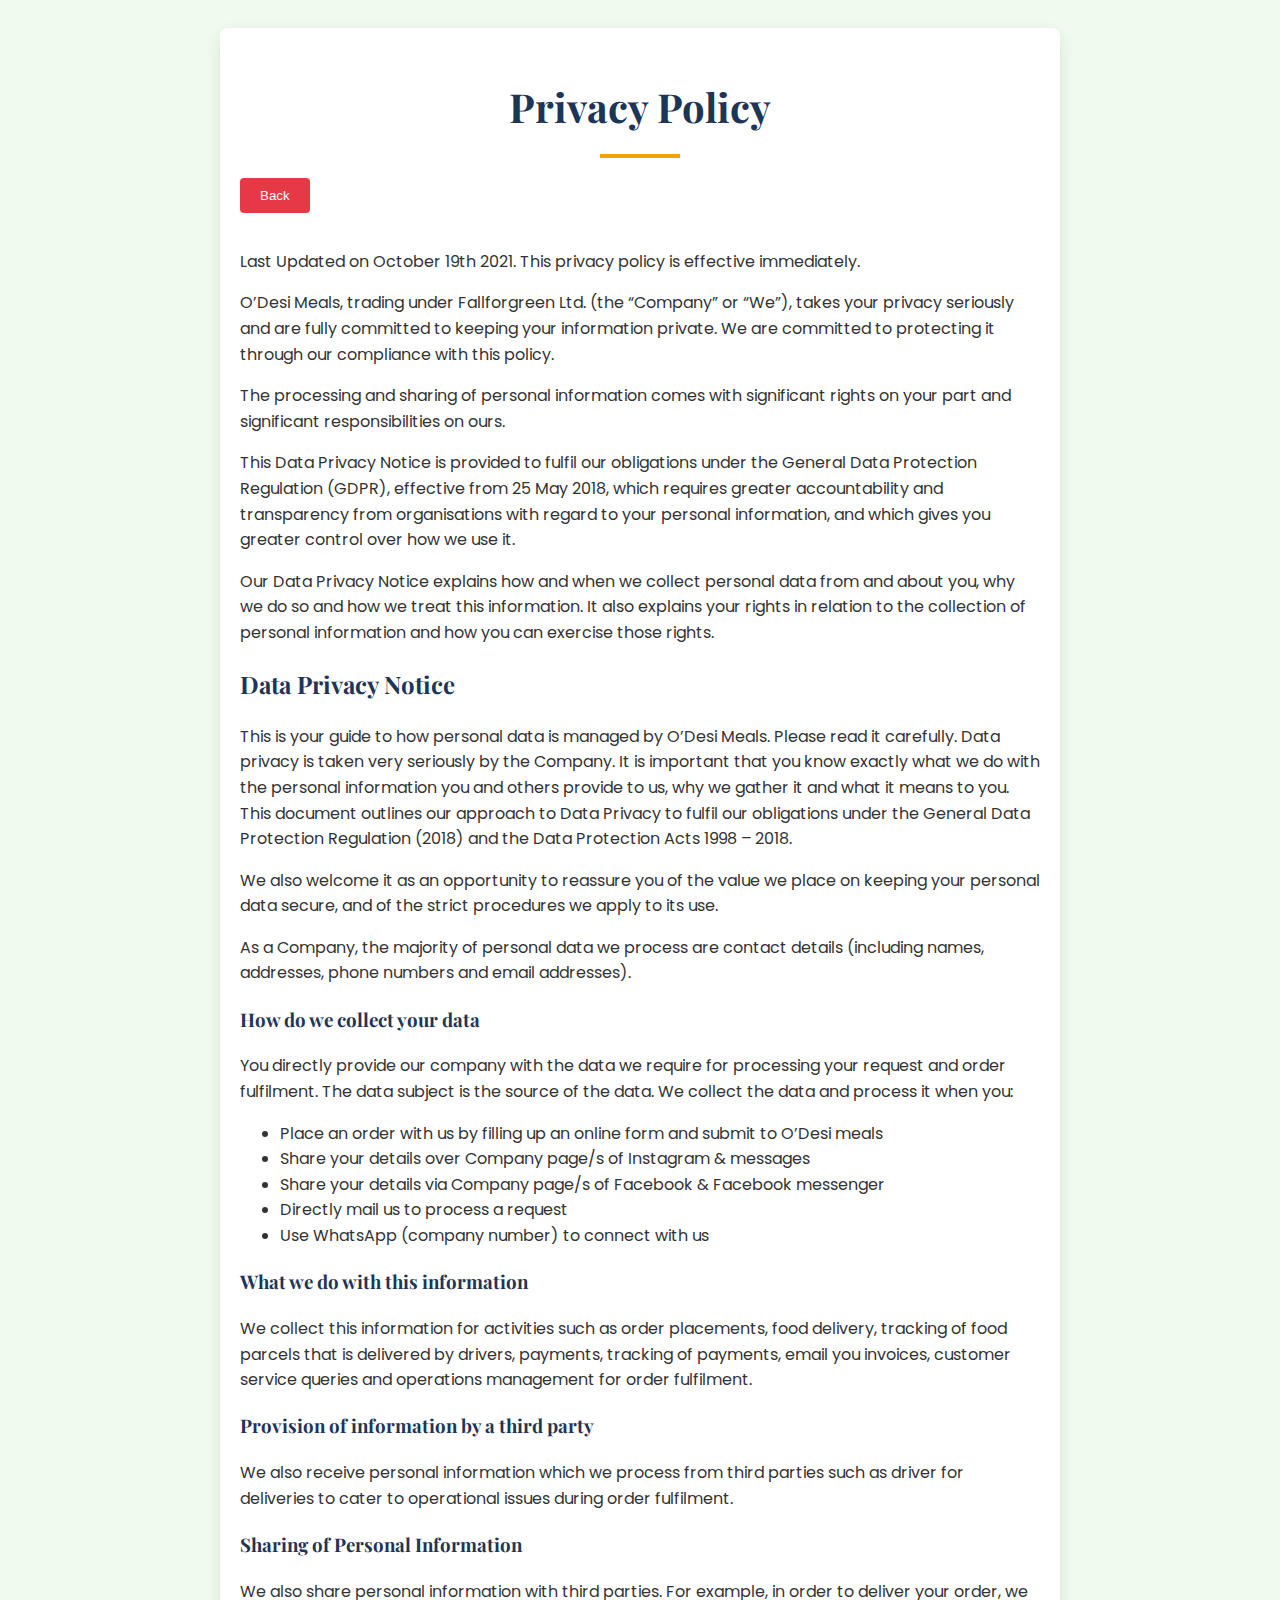
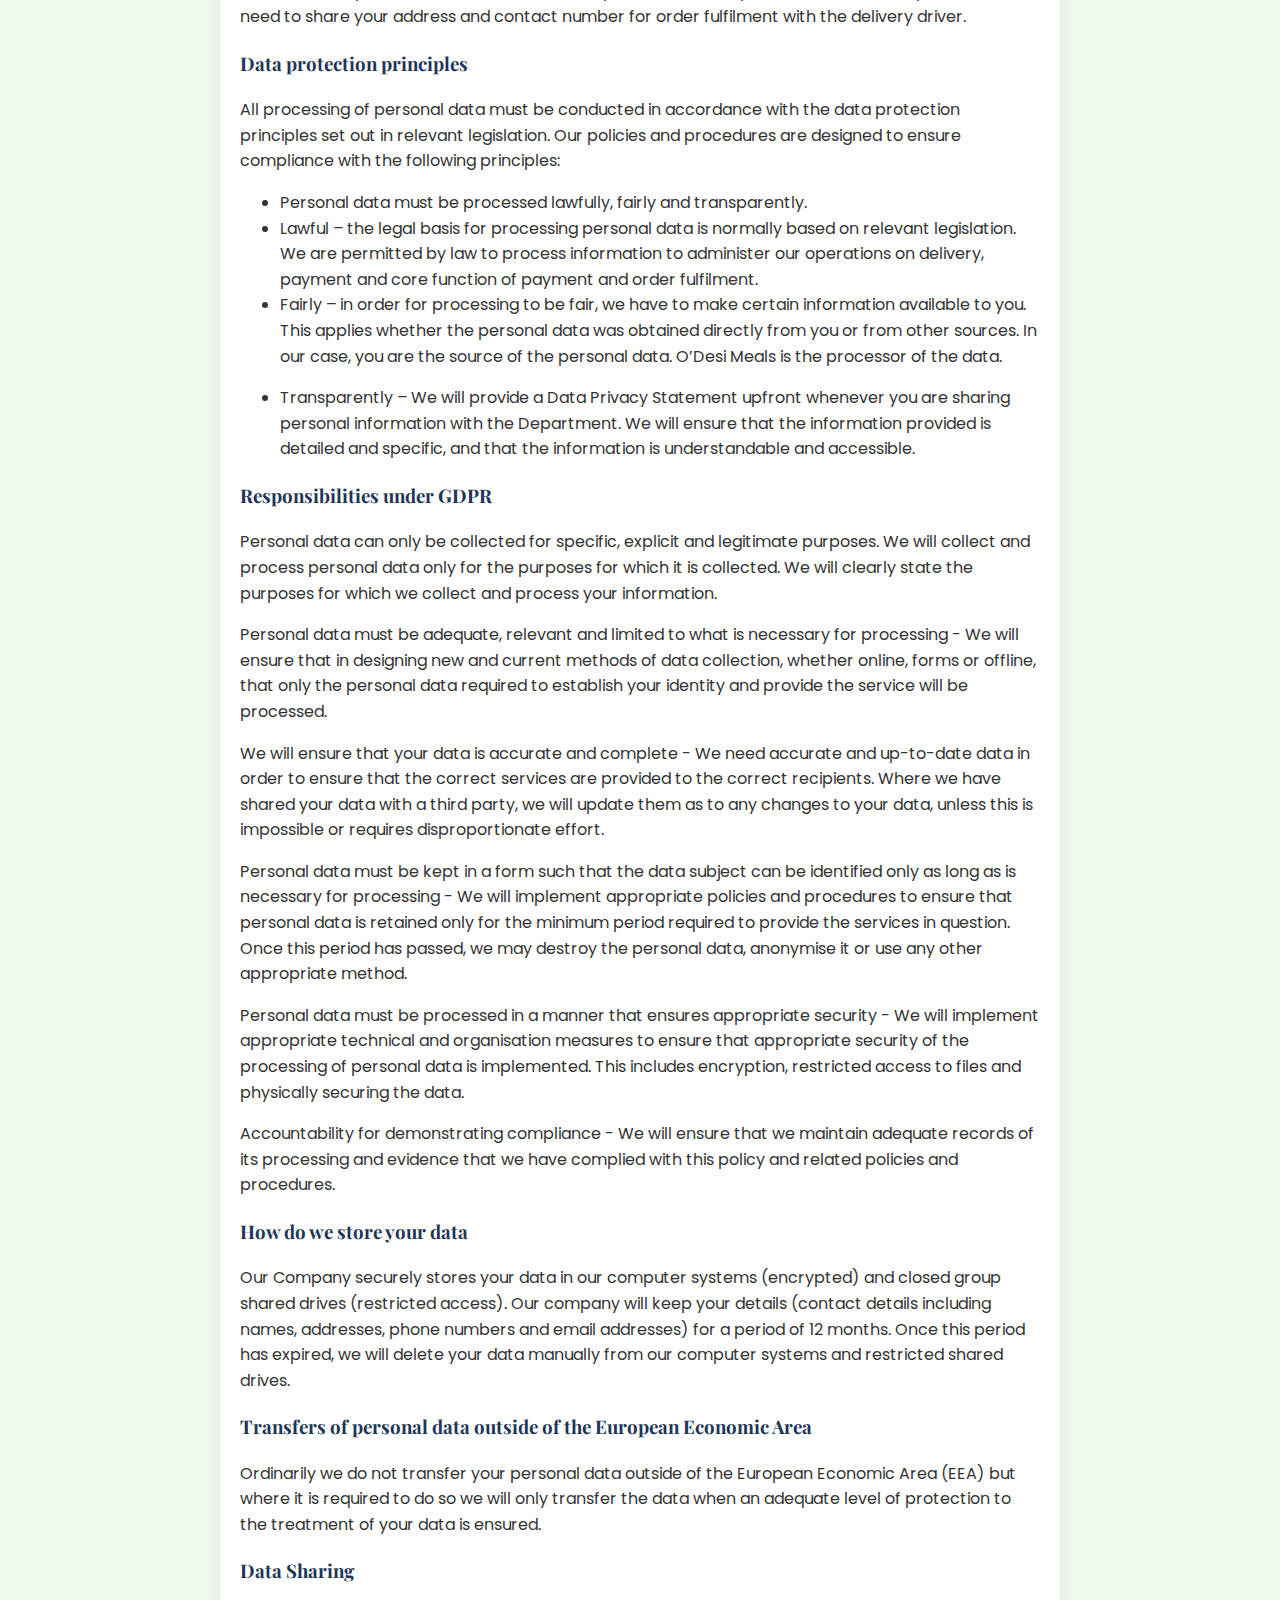
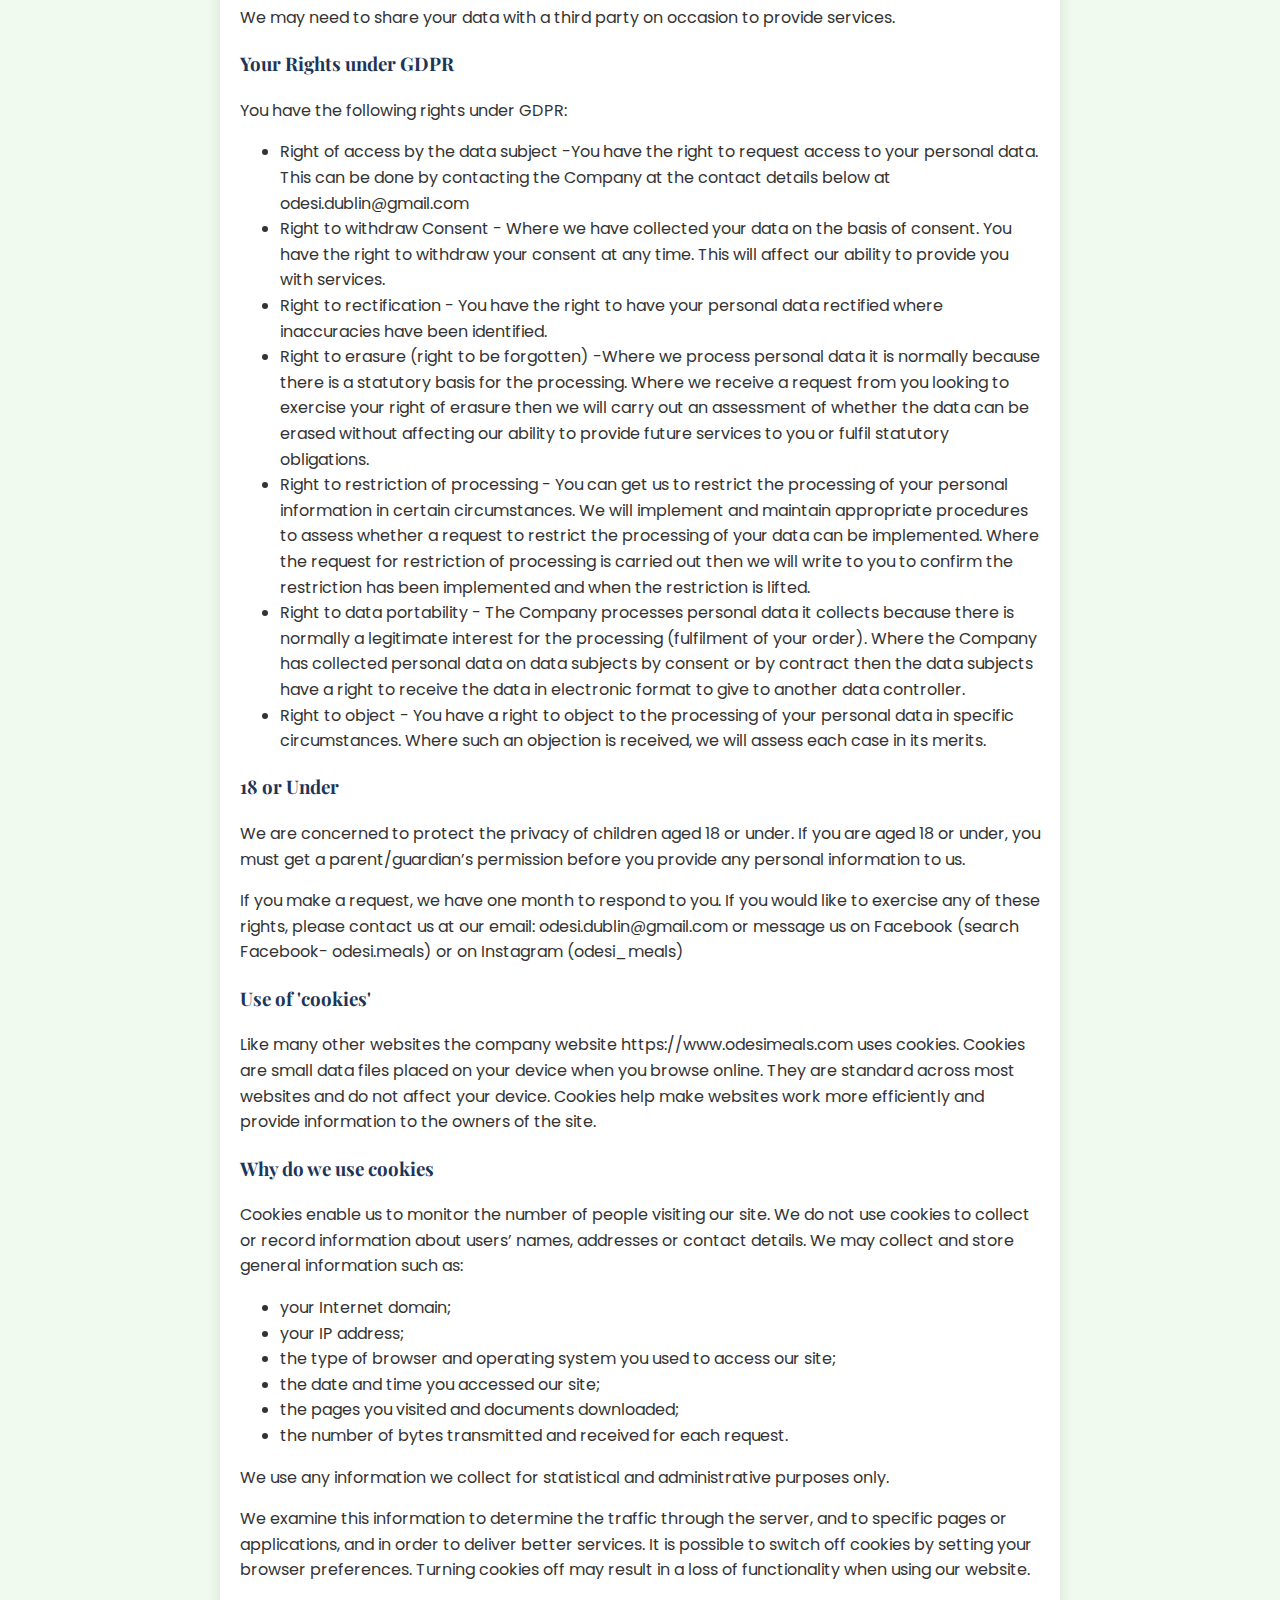
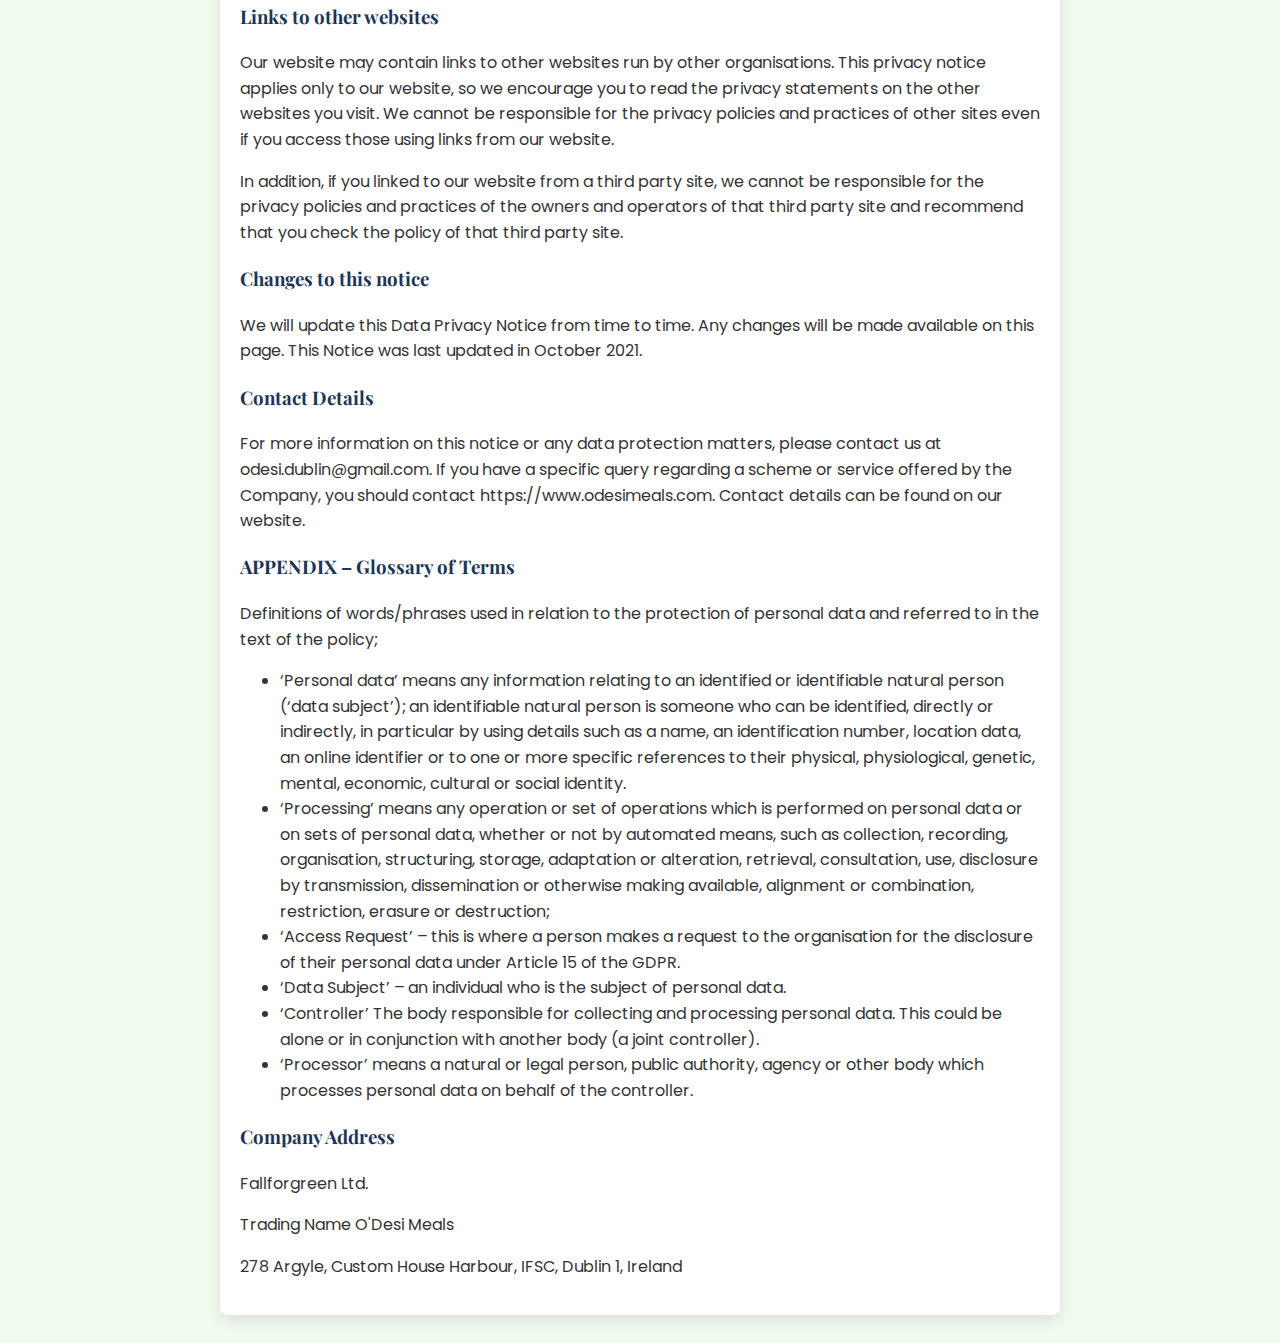
==== policy.html @ 7d134516 "init" ====
<!DOCTYPE html>
<html lang="en">
<head>
    <meta charset="UTF-8">
    <meta name="viewport" content="width=device-width, initial-scale=1.0">
    <title>Privacy Policy - O'Desi Meals</title>
    <link rel="stylesheet" href="https://cdnjs.cloudflare.com/ajax/libs/font-awesome/6.4.0/css/all.min.css">
    <link href="https://fonts.googleapis.com/css2?family=Poppins:wght@300;400;500;600;700&family=Playfair+Display:wght@400;700&display=swap" rel="stylesheet">
    <style>
        body {
            font-family: 'Poppins', sans-serif;
            line-height: 1.6;
            color: #333;
            background-color: #f1faee;
            padding: 20px;
        }
        h1, h2, h3 {
            font-family: 'Playfair Display', serif;
            color: #1d3557;
        }
        .container {
            max-width: 800px;
            margin: 0 auto;
            background-color: white;
            padding: 20px;
            border-radius: 8px;
            box-shadow: 0 5px 15px rgba(0, 0, 0, 0.1);
        }
        .section-title {
            font-size: 2.5rem;
            margin-bottom: 20px;
            text-align: center;
        }
        .section-title:after {
            content: '';
            display: block;
            width: 80px;
            height: 4px;
            background-color: #f1a208;
            margin: 15px auto 0;
        }
        p {
            margin-bottom: 15px;
        }
    </style>
</head>
<body>
    <div class="container">
        <h1 class="section-title">Privacy Policy</h1>
        <button onclick="history.back()" style="margin-bottom: 20px; padding: 10px 20px; background-color: #e63946; color: white; border: none; border-radius: 4px; cursor: pointer;">Back</button>
        <p>Last Updated on October 19th 2021. This privacy policy is effective immediately.</p>
        <p>O’Desi Meals, trading under Fallforgreen Ltd. (the “Company” or “We”), takes your privacy seriously and are fully committed to keeping your information private. We are committed to protecting it through our compliance with this policy.</p>
        <p>The processing and sharing of personal information comes with significant rights on your part and significant responsibilities on ours.</p>
        <p>This Data Privacy Notice is provided to fulfil our obligations under the General Data Protection Regulation (GDPR), effective from 25 May 2018, which requires greater accountability and transparency from organisations with regard to your personal information, and which gives you greater control over how we use it.</p>
        <p>Our Data Privacy Notice explains how and when we collect personal data from and about you, why we do so and how we treat this information. It also explains your rights in relation to the collection of personal information and how you can exercise those rights.</p>
        <h2>Data Privacy Notice</h2>
        <p>This is your guide to how personal data is managed by O’Desi Meals. Please read it carefully. Data privacy is taken very seriously by the Company. It is important that you know exactly what we do with the personal information you and others provide to us, why we gather it and what it means to you. This document outlines our approach to Data Privacy to fulfil our obligations under the General Data Protection Regulation (2018) and the Data Protection Acts 1998 – 2018.</p>
        <p>We also welcome it as an opportunity to reassure you of the value we place on keeping your personal data secure, and of the strict procedures we apply to its use.</p>
        <p>As a Company, the majority of personal data we process are contact details (including names, addresses, phone numbers and email addresses).</p>
        <h3>How do we collect your data</h3>
        <p>You directly provide our company with the data we require for processing your request and order fulfilment. The data subject is the source of the data. We collect the data and process it when you:</p>
        <ul>
            <li>Place an order with us by filling up an online form and submit to O’Desi meals</li>
            <li>Share your details over Company page/s of Instagram & messages</li>
            <li>Share your details via Company page/s of Facebook & Facebook messenger</li>
            <li>Directly mail us to process a request</li>
            <li>Use WhatsApp (company number) to connect with us</li>
        </ul>
        <h3>What we do with this information</h3>
        <p>We collect this information for activities such as order placements, food delivery, tracking of food parcels that is delivered by drivers, payments, tracking of payments, email you invoices, customer service queries and operations management for order fulfilment.</p>
        <h3>Provision of information by a third party</h3>
        <p>We also receive personal information which we process from third parties such as driver for deliveries to cater to operational issues during order fulfilment.</p>
        <h3>Sharing of Personal Information</h3>
        <p>We also share personal information with third parties. For example, in order to deliver your order, we need to share your address and contact number for order fulfilment with the delivery driver.</p>
        <h3>Data protection principles</h3>
        <p>All processing of personal data must be conducted in accordance with the data protection principles set out in relevant legislation. Our policies and procedures are designed to ensure compliance with the following principles:</p>
        <ul>
            <li>Personal data must be processed lawfully, fairly and transparently.</li>
            <li>Lawful – the legal basis for processing personal data is normally based on relevant legislation. We are permitted by law to process information to administer our operations on delivery, payment and core function of payment and order fulfilment.</li>
            <li>Fairly – in order for processing to be fair, we have to make certain information available to you. This applies whether the personal data was obtained directly from you or from other sources. In our case, you are the source of the personal data. O’Desi Meals is the processor of the data.</p>
            <li>Transparently – We will provide a Data Privacy Statement upfront whenever you are sharing personal information with the Department. We will ensure that the information provided is detailed and specific, and that the information is understandable and accessible.</li>
        </ul>
        <h3>Responsibilities under GDPR</h3>
        <p>Personal data can only be collected for specific, explicit and legitimate purposes. We will collect and process personal data only for the purposes for which it is collected. We will clearly state the purposes for which we collect and process your information.</p>
        <p>Personal data must be adequate, relevant and limited to what is necessary for processing - We will ensure that in designing new and current methods of data collection, whether online, forms or offline, that only the personal data required to establish your identity and provide the service will be processed.</p>
        <p>We will ensure that your data is accurate and complete - We need accurate and up-to-date data in order to ensure that the correct services are provided to the correct recipients. Where we have shared your data with a third party, we will update them as to any changes to your data, unless this is impossible or requires disproportionate effort.</p>
        <p>Personal data must be kept in a form such that the data subject can be identified only as long as is necessary for processing - We will implement appropriate policies and procedures to ensure that personal data is retained only for the minimum period required to provide the services in question. Once this period has passed, we may destroy the personal data, anonymise it or use any other appropriate method.</p>
        <p>Personal data must be processed in a manner that ensures appropriate security - We will implement appropriate technical and organisation measures to ensure that appropriate security of the processing of personal data is implemented. This includes encryption, restricted access to files and physically securing the data.</p>
        <p>Accountability for demonstrating compliance - We will ensure that we maintain adequate records of its processing and evidence that we have complied with this policy and related policies and procedures.</p>
        <h3>How do we store your data</h3>
        <p>Our Company securely stores your data in our computer systems (encrypted) and closed group shared drives (restricted access). Our company will keep your details (contact details including names, addresses, phone numbers and email addresses) for a period of 12 months. Once this period has expired, we will delete your data manually from our computer systems and restricted shared drives.</p>
        <h3>Transfers of personal data outside of the European Economic Area</h3>
        <p>Ordinarily we do not transfer your personal data outside of the European Economic Area (EEA) but where it is required to do so we will only transfer the data when an adequate level of protection to the treatment of your data is ensured.</p>
        <h3>Data Sharing</h3>
        <p>We may need to share your data with a third party on occasion to provide services.</p>
        <h3>Your Rights under GDPR</h3>
        <p>You have the following rights under GDPR:</p>
        <ul>
            <li>Right of access by the data subject -You have the right to request access to your personal data. This can be done by contacting the Company at the contact details below at odesi.dublin@gmail.com</li>
            <li>Right to withdraw Consent - Where we have collected your data on the basis of consent. You have the right to withdraw your consent at any time. This will affect our ability to provide you with services.</li>
            <li>Right to rectification - You have the right to have your personal data rectified where inaccuracies have been identified.</li>
            <li>Right to erasure (right to be forgotten) -Where we process personal data it is normally because there is a statutory basis for the processing. Where we receive a request from you looking to exercise your right of erasure then we will carry out an assessment of whether the data can be erased without affecting our ability to provide future services to you or fulfil statutory obligations.</li>
            <li>Right to restriction of processing - You can get us to restrict the processing of your personal information in certain circumstances. We will implement and maintain appropriate procedures to assess whether a request to restrict the processing of your data can be implemented. Where the request for restriction of processing is carried out then we will write to you to confirm the restriction has been implemented and when the restriction is lifted.</li>
            <li>Right to data portability - The Company processes personal data it collects because there is normally a legitimate interest for the processing (fulfilment of your order). Where the Company has collected personal data on data subjects by consent or by contract then the data subjects have a right to receive the data in electronic format to give to another data controller.</li>
            <li>Right to object - You have a right to object to the processing of your personal data in specific circumstances. Where such an objection is received, we will assess each case in its merits.</li>
        </ul>
        <h3>18 or Under</h3>
        <p>We are concerned to protect the privacy of children aged 18 or under. If you are aged 18 or under‚ you must get a parent/guardian’s permission before you provide any personal information to us.</p>
        <p>If you make a request, we have one month to respond to you. If you would like to exercise any of these rights, please contact us at our email: odesi.dublin@gmail.com or message us on Facebook (search Facebook- odesi.meals) or on Instagram (odesi_meals)</p>
        <h3>Use of 'cookies'</h3>
        <p>Like many other websites the company website https://www.odesimeals.com uses cookies. Cookies are small data files placed on your device when you browse online. They are standard across most websites and do not affect your device. Cookies help make websites work more efficiently and provide information to the owners of the site.</p>
        <h3>Why do we use cookies</h3>
        <p>Cookies enable us to monitor the number of people visiting our site. We do not use cookies to collect or record information about users’ names, addresses or contact details. We may collect and store general information such as:</p>
        <ul>
            <li>your Internet domain;</li>
            <li>your IP address;</li>
            <li>the type of browser and operating system you used to access our site;</li>
            <li>the date and time you accessed our site;</li>
            <li>the pages you visited and documents downloaded;</li>
            <li>the number of bytes transmitted and received for each request.</li>
        </ul>
        <p>We use any information we collect for statistical and administrative purposes only.</p>
        <p>We examine this information to determine the traffic through the server, and to specific pages or applications, and in order to deliver better services. It is possible to switch off cookies by setting your browser preferences. Turning cookies off may result in a loss of functionality when using our website.</p>
        <h3>Links to other websites</h3>
        <p>Our website may contain links to other websites run by other organisations. This privacy notice applies only to our website‚ so we encourage you to read the privacy statements on the other websites you visit. We cannot be responsible for the privacy policies and practices of other sites even if you access those using links from our website.</p>
        <p>In addition, if you linked to our website from a third party site, we cannot be responsible for the privacy policies and practices of the owners and operators of that third party site and recommend that you check the policy of that third party site.</p>
        <h3>Changes to this notice</h3>
        <p>We will update this Data Privacy Notice from time to time. Any changes will be made available on this page. This Notice was last updated in October 2021.</p>
        <h3>Contact Details</h3>
        <p>For more information on this notice or any data protection matters, please contact us at odesi.dublin@gmail.com. If you have a specific query regarding a scheme or service offered by the Company, you should contact https://www.odesimeals.com. Contact details can be found on our website.</p>
        <h3>APPENDIX – Glossary of Terms</h3>
        <p>Definitions of words/phrases used in relation to the protection of personal data and referred to in the text of the policy;</p>
        <ul>
            <li>‘Personal data’ means any information relating to an identified or identifiable natural person (‘data subject’); an identifiable natural person is someone who can be identified, directly or indirectly, in particular by using details such as a name, an identification number, location data, an online identifier or to one or more specific references to their physical, physiological, genetic, mental, economic, cultural or social identity.</li>
            <li>‘Processing’ means any operation or set of operations which is performed on personal data or on sets of personal data, whether or not by automated means, such as collection, recording, organisation, structuring, storage, adaptation or alteration, retrieval, consultation, use, disclosure by transmission, dissemination or otherwise making available, alignment or combination, restriction, erasure or destruction;</li>
            <li>‘Access Request’ – this is where a person makes a request to the organisation for the disclosure of their personal data under Article 15 of the GDPR.</li>
            <li>‘Data Subject’ – an individual who is the subject of personal data.</li>
            <li>‘Controller’ The body responsible for collecting and processing personal data. This could be alone or in conjunction with another body (a joint controller).</li>
            <li>‘Processor’ means a natural or legal person, public authority, agency or other body which processes personal data on behalf of the controller.</li>
        </ul>
        <h3>Company Address</h3>
        <p>Fallforgreen Ltd.</p>
        <p>Trading Name O'Desi Meals</p>
        <p>278 Argyle, Custom House Harbour, IFSC, Dublin 1, Ireland</p>
    </div>
</body>
</html>
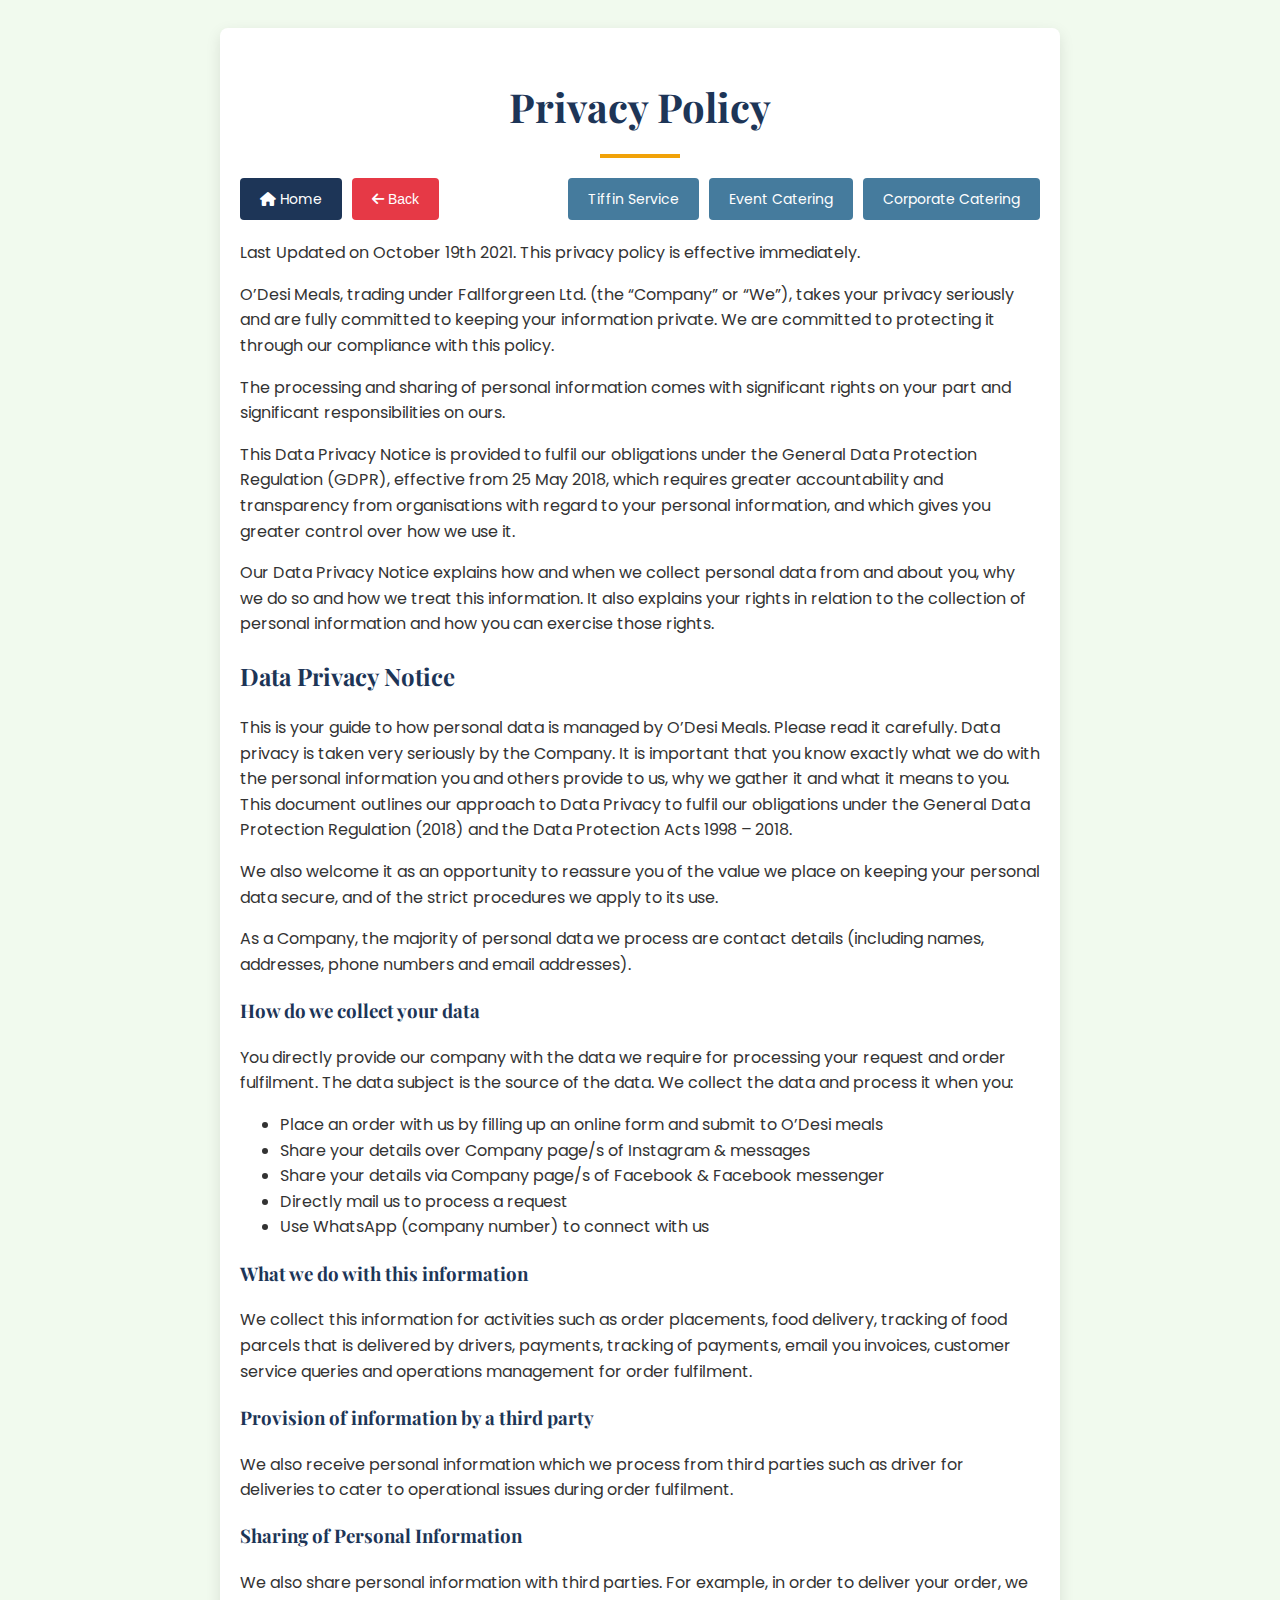
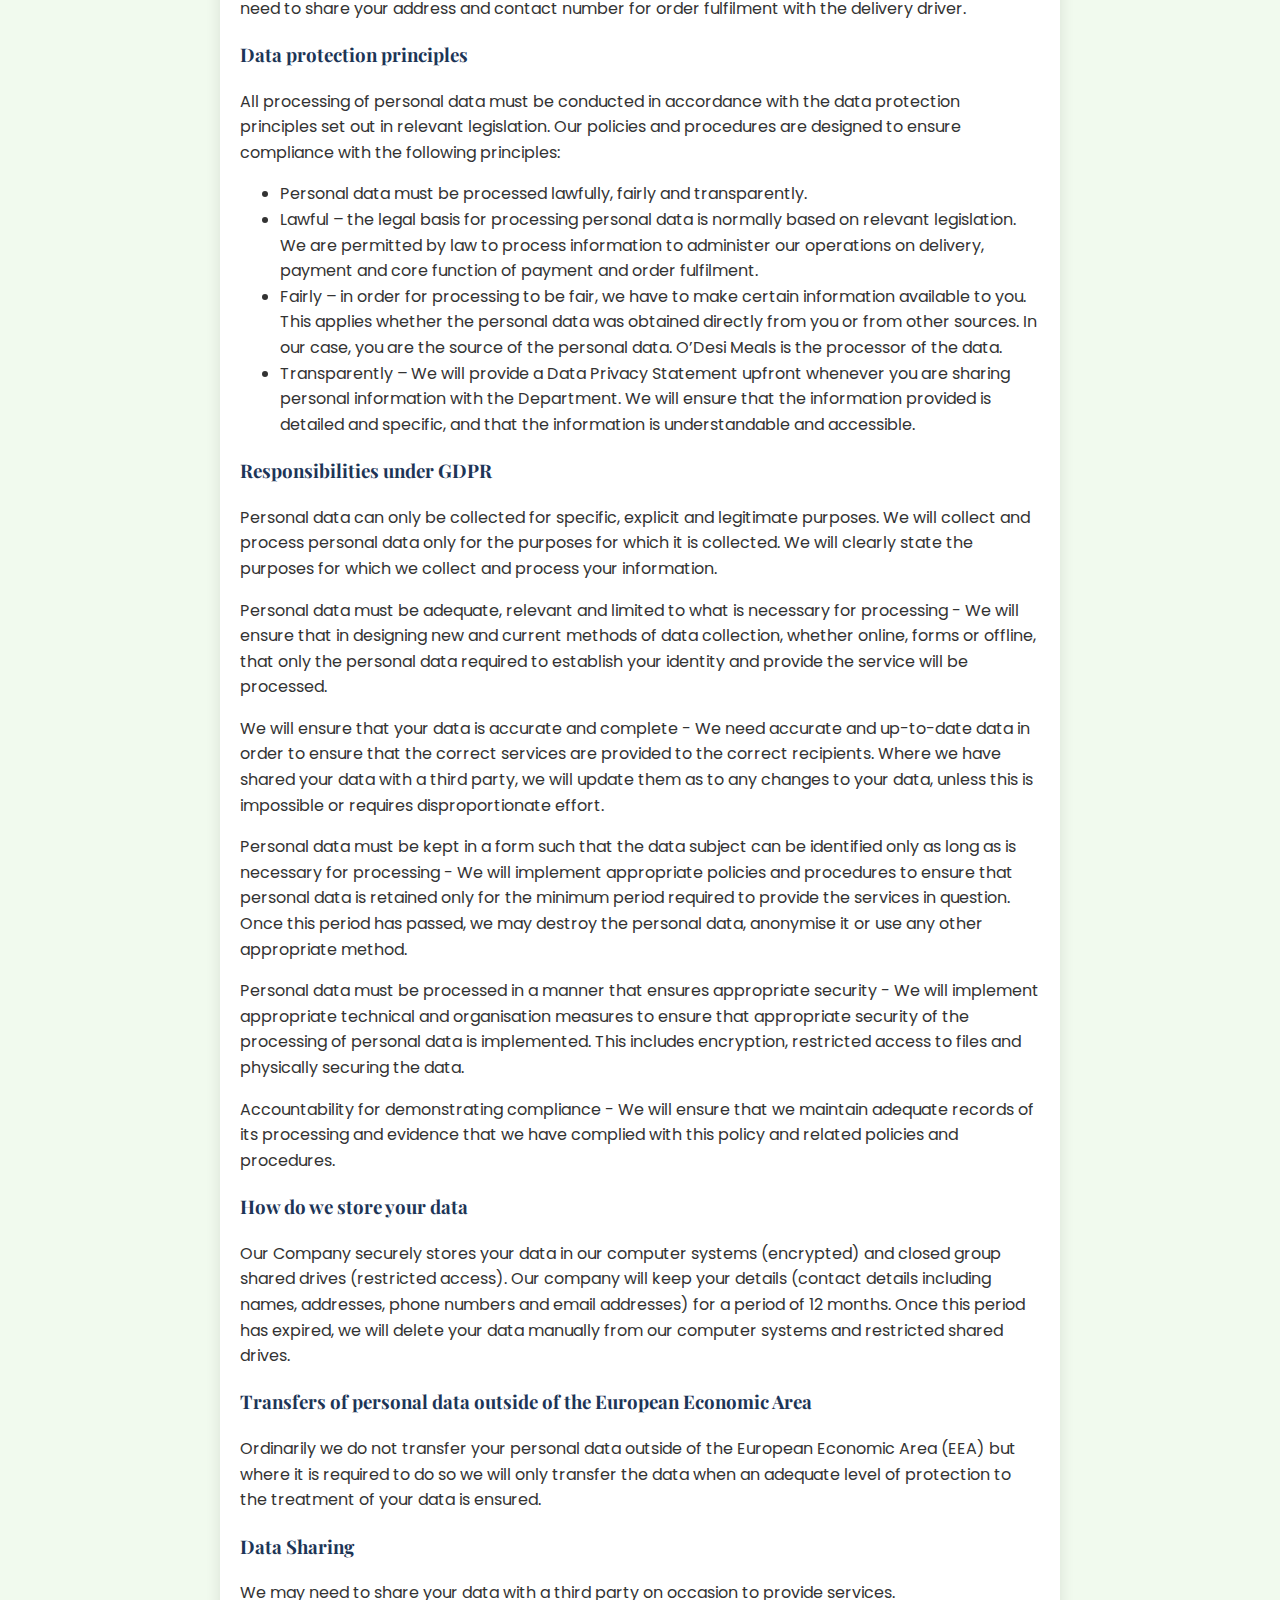
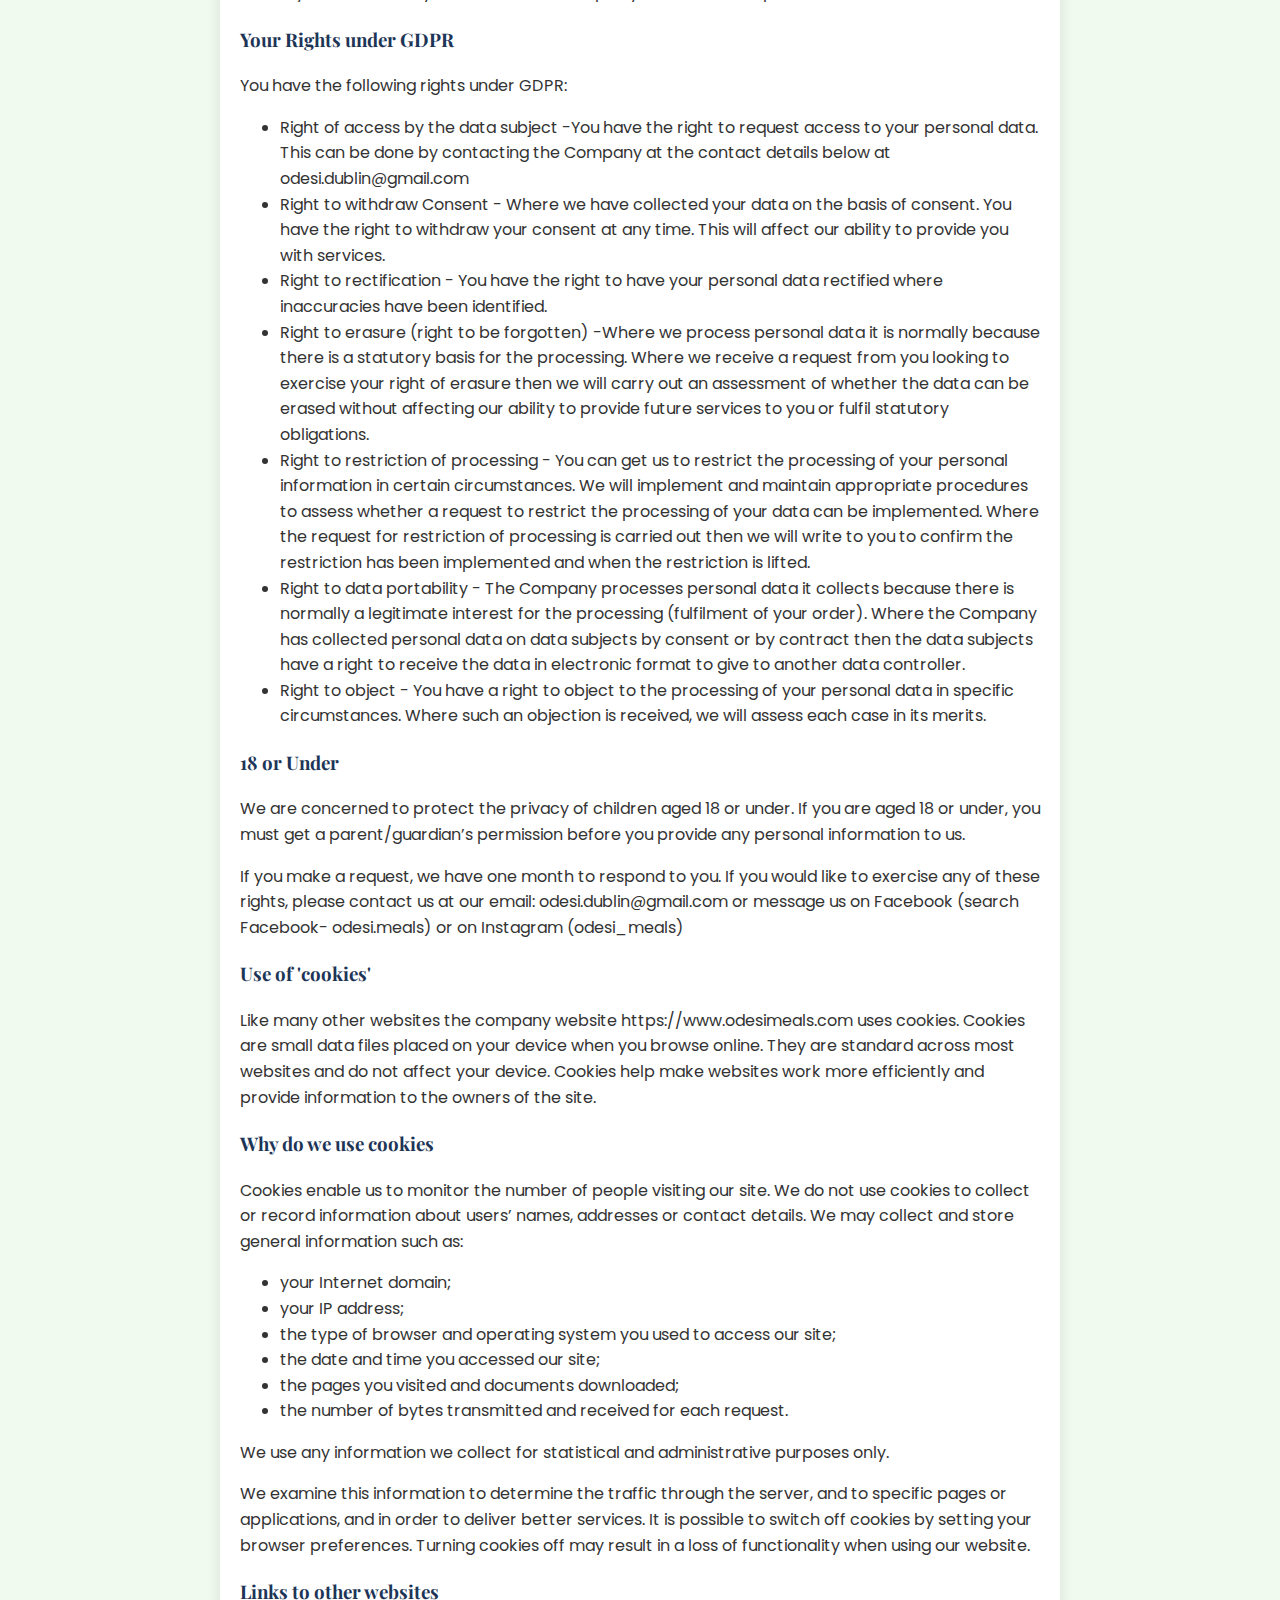
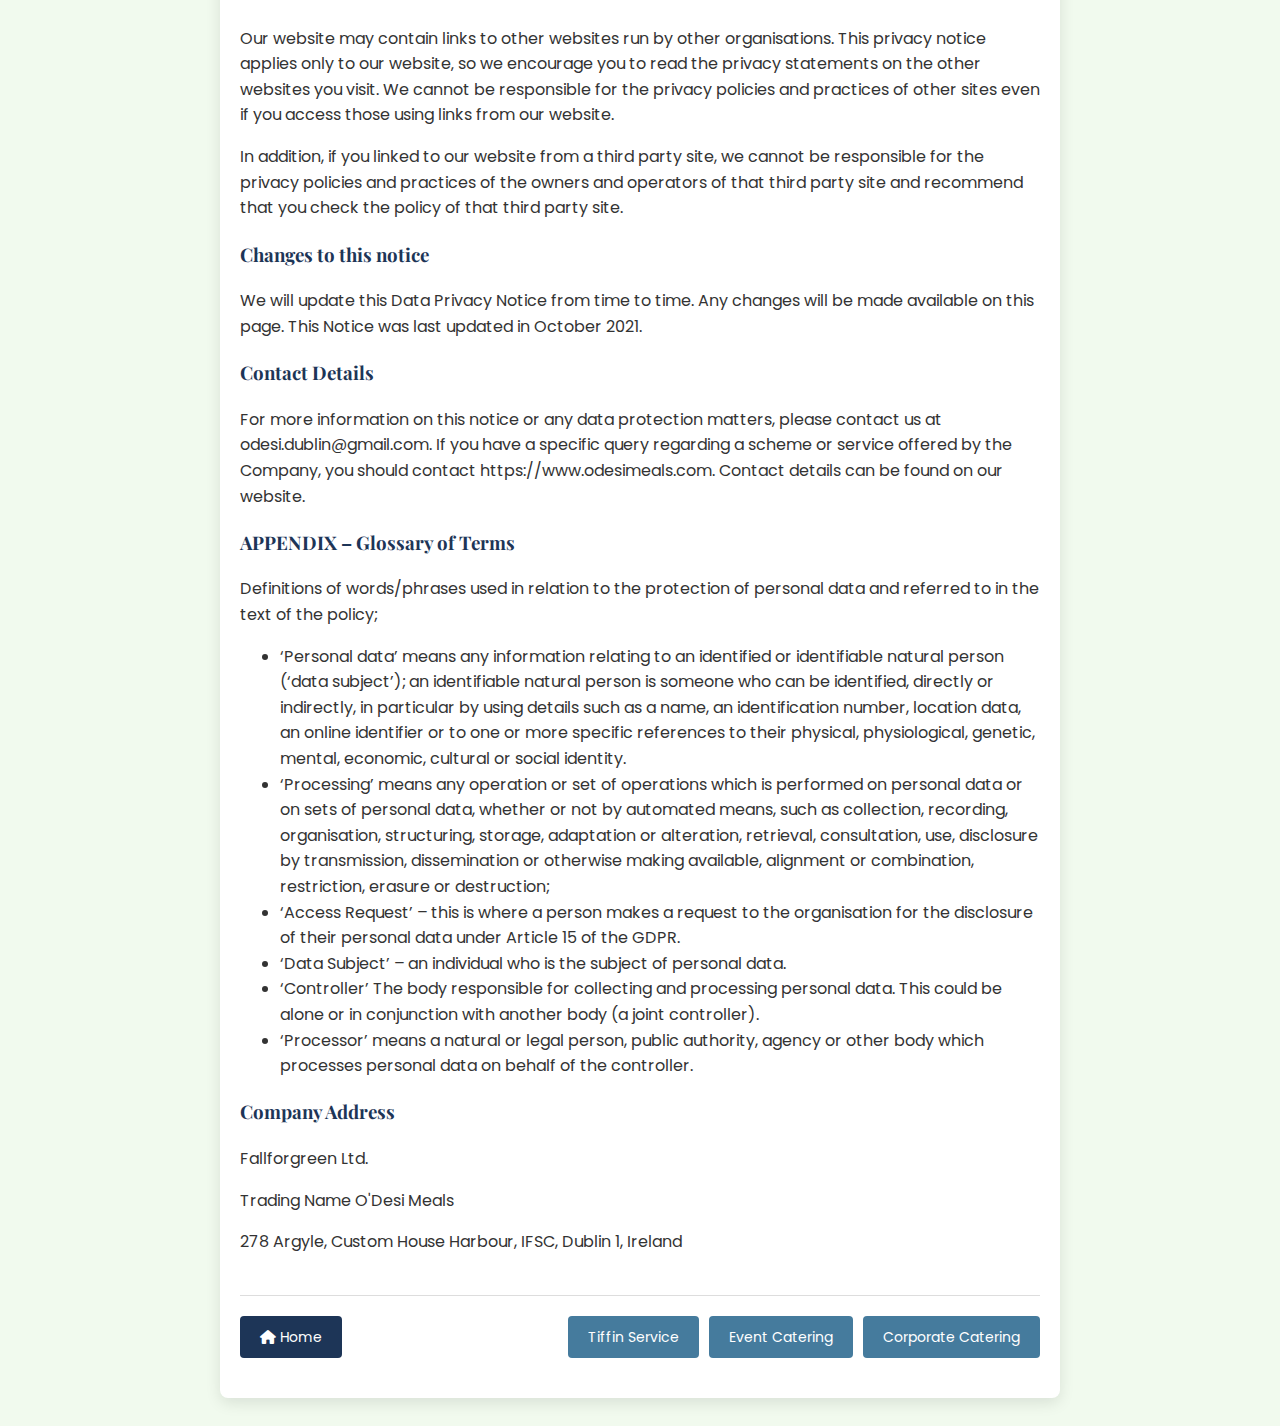
==== commit 1bb414f4: "Updated new pages" ====
--- a/policy.html
+++ b/policy.html
@@ -42,12 +42,54 @@
         p {
             margin-bottom: 15px;
         }
+        /* Navigation styles */
+        .nav-container {
+            display: flex;
+            justify-content: space-between;
+            align-items: center;
+            margin-bottom: 20px;
+        }
+        .nav-buttons {
+            display: flex;
+            gap: 10px;
+        }
+        .nav-btn {
+            padding: 10px 20px;
+            background-color: #1d3557;
+            color: white;
+            border: none;
+            border-radius: 4px;
+            cursor: pointer;
+            text-decoration: none;
+            font-size: 14px;
+        }
+        .back-btn {
+            background-color: #e63946;
+        }
+        .home-btn {
+            background-color: #1d3557;
+        }
+        .services-btn {
+            background-color: #457b9d;
+        }
     </style>
 </head>
 <body>
     <div class="container">
         <h1 class="section-title">Privacy Policy</h1>
-        <button onclick="history.back()" style="margin-bottom: 20px; padding: 10px 20px; background-color: #e63946; color: white; border: none; border-radius: 4px; cursor: pointer;">Back</button>
+        
+        <div class="nav-container">
+            <div class="nav-buttons">
+                <a href="index.html" class="nav-btn home-btn"><i class="fas fa-home"></i> Home</a>
+                <button onclick="history.back()" class="nav-btn back-btn"><i class="fas fa-arrow-left"></i> Back</button>
+            </div>
+            <div class="nav-buttons">
+                <a href="tiffin-service.html" class="nav-btn services-btn">Tiffin Service</a>
+                <a href="event-catering.html" class="nav-btn services-btn">Event Catering</a>
+                <a href="corporate-catering.html" class="nav-btn services-btn">Corporate Catering</a>
+            </div>
+        </div>
+        
         <p>Last Updated on October 19th 2021. This privacy policy is effective immediately.</p>
         <p>O’Desi Meals, trading under Fallforgreen Ltd. (the “Company” or “We”), takes your privacy seriously and are fully committed to keeping your information private. We are committed to protecting it through our compliance with this policy.</p>
         <p>The processing and sharing of personal information comes with significant rights on your part and significant responsibilities on ours.</p>
@@ -77,7 +119,7 @@
         <ul>
             <li>Personal data must be processed lawfully, fairly and transparently.</li>
             <li>Lawful – the legal basis for processing personal data is normally based on relevant legislation. We are permitted by law to process information to administer our operations on delivery, payment and core function of payment and order fulfilment.</li>
-            <li>Fairly – in order for processing to be fair, we have to make certain information available to you. This applies whether the personal data was obtained directly from you or from other sources. In our case, you are the source of the personal data. O’Desi Meals is the processor of the data.</p>
+            <li>Fairly – in order for processing to be fair, we have to make certain information available to you. This applies whether the personal data was obtained directly from you or from other sources. In our case, you are the source of the personal data. O’Desi Meals is the processor of the data.</li>
             <li>Transparently – We will provide a Data Privacy Statement upfront whenever you are sharing personal information with the Department. We will ensure that the information provided is detailed and specific, and that the information is understandable and accessible.</li>
         </ul>
         <h3>Responsibilities under GDPR</h3>
@@ -142,6 +184,17 @@
         <p>Fallforgreen Ltd.</p>
         <p>Trading Name O'Desi Meals</p>
         <p>278 Argyle, Custom House Harbour, IFSC, Dublin 1, Ireland</p>
+        
+        <div class="nav-container" style="margin-top: 40px; border-top: 1px solid #ddd; padding-top: 20px;">
+            <div class="nav-buttons">
+                <a href="index.html" class="nav-btn home-btn"><i class="fas fa-home"></i> Home</a>
+            </div>
+            <div class="nav-buttons">
+                <a href="tiffin-service.html" class="nav-btn services-btn">Tiffin Service</a>
+                <a href="event-catering.html" class="nav-btn services-btn">Event Catering</a>
+                <a href="corporate-catering.html" class="nav-btn services-btn">Corporate Catering</a>
+            </div>
+        </div>
     </div>
 </body>
 </html>
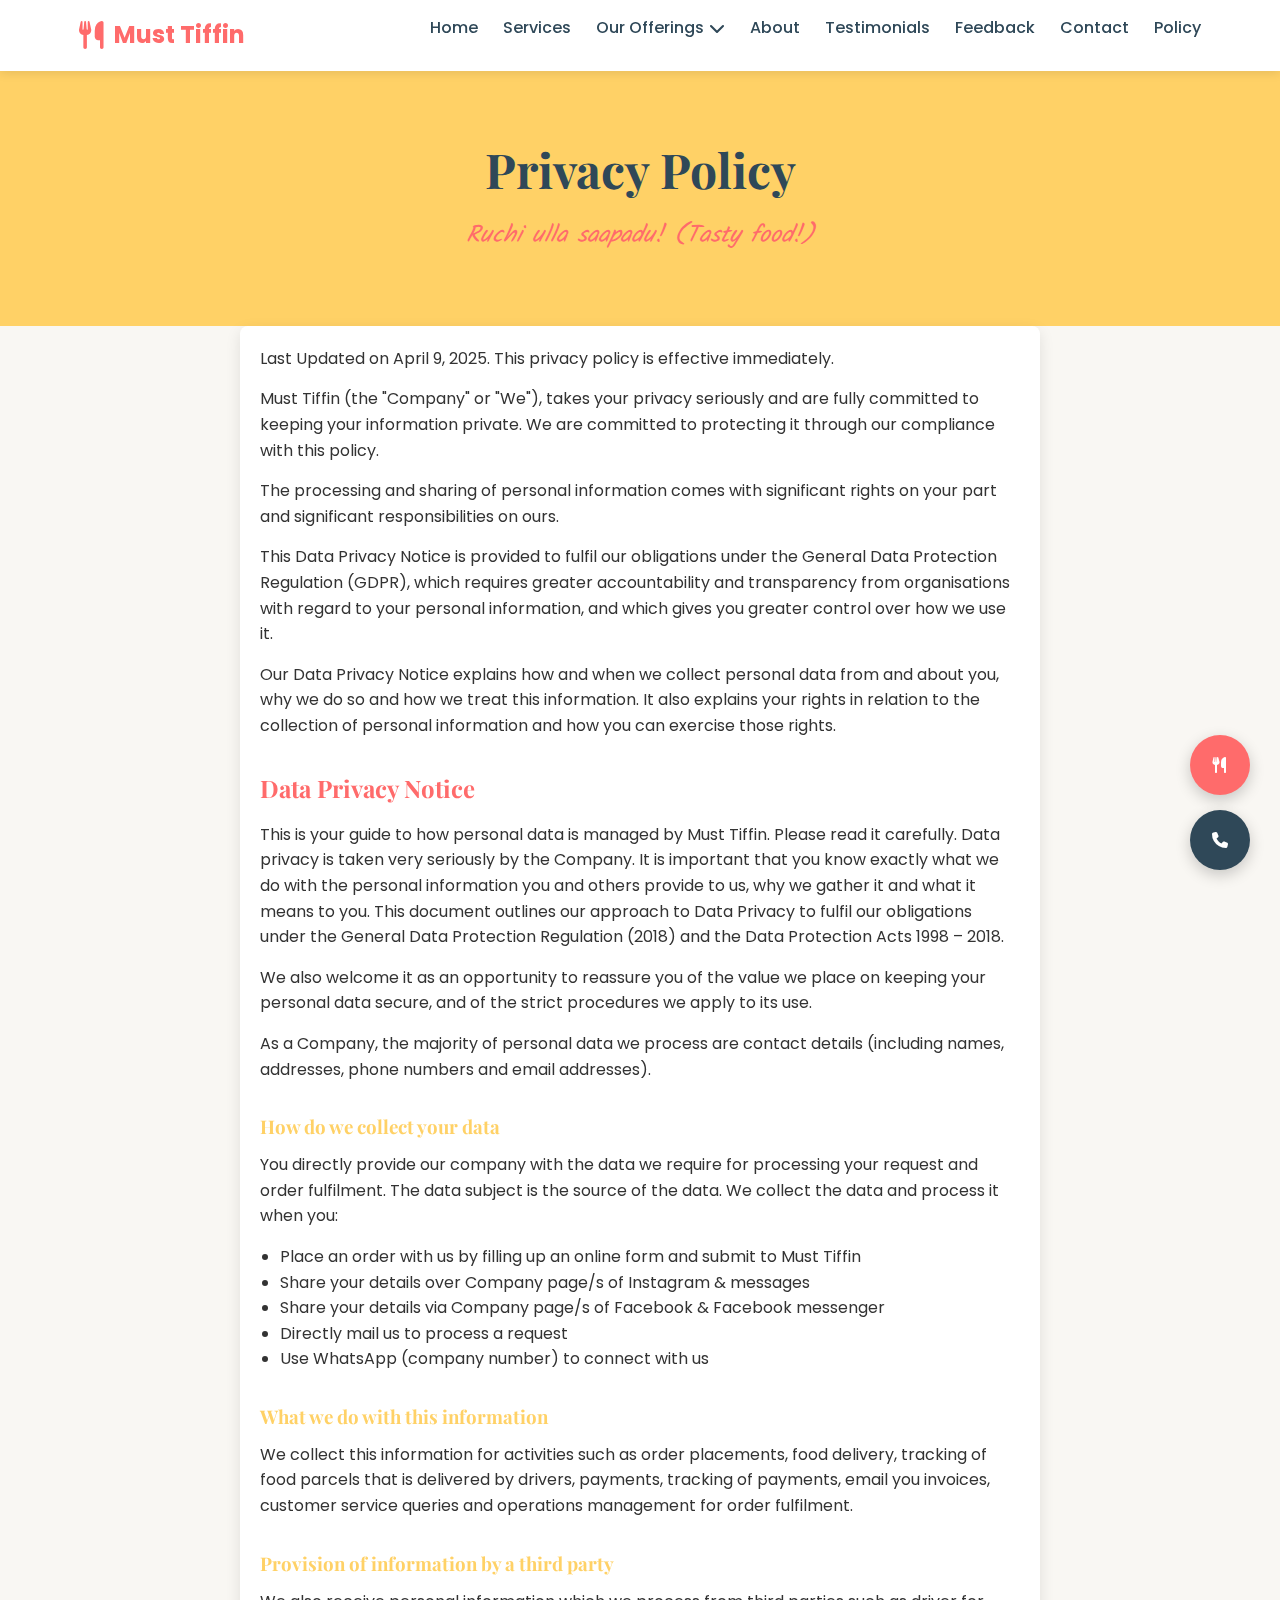
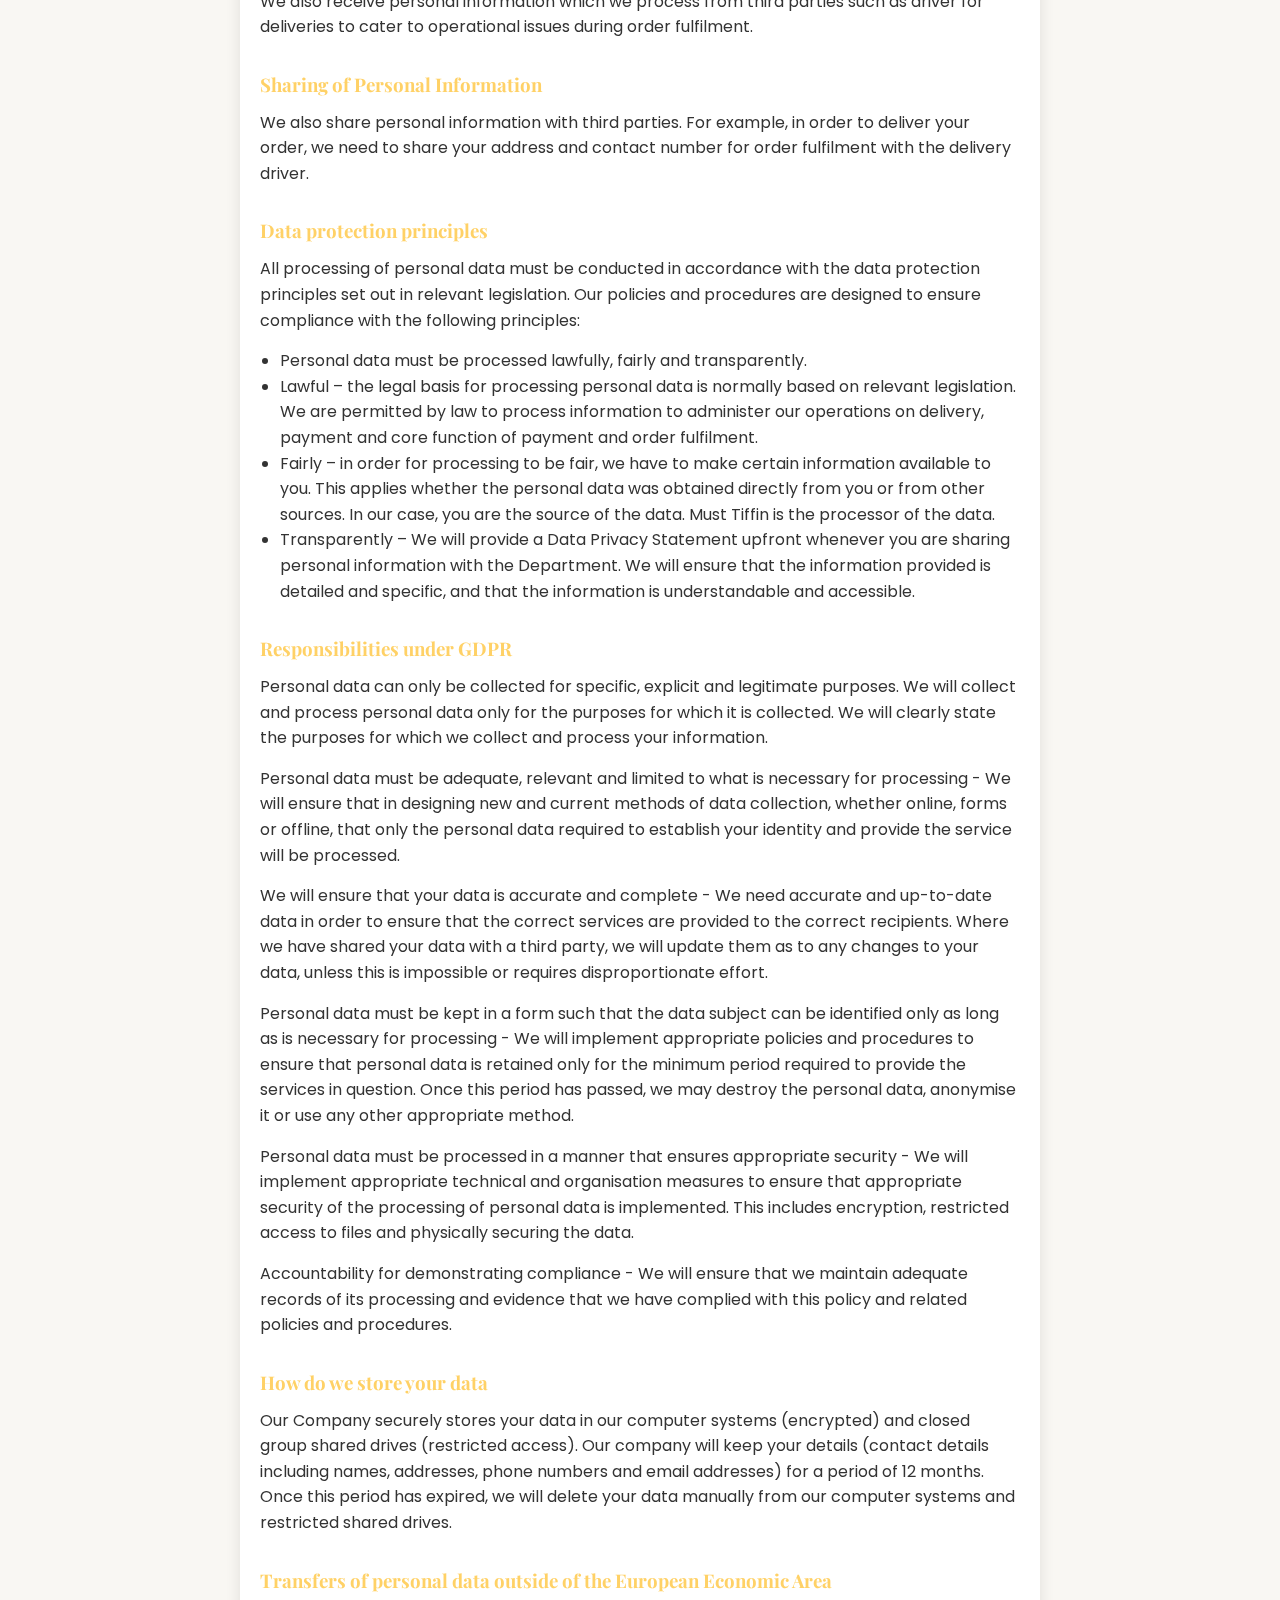
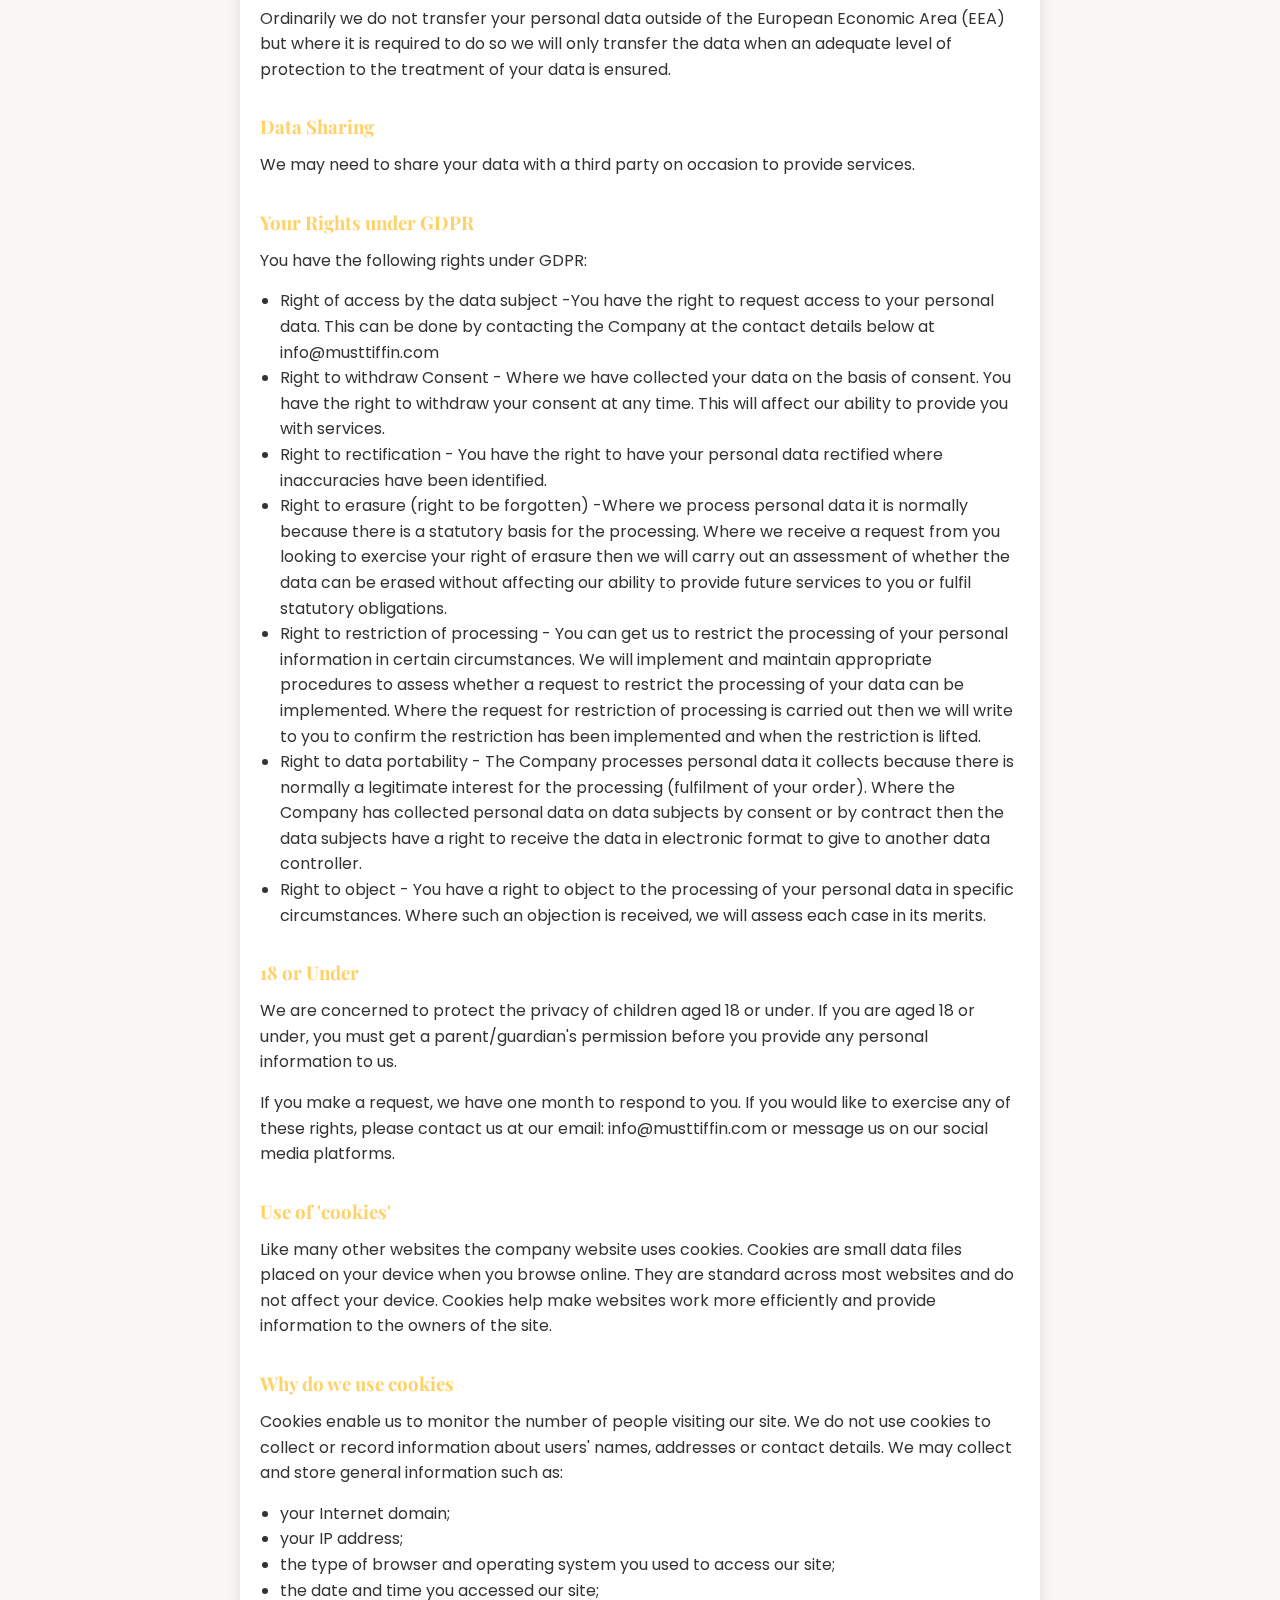
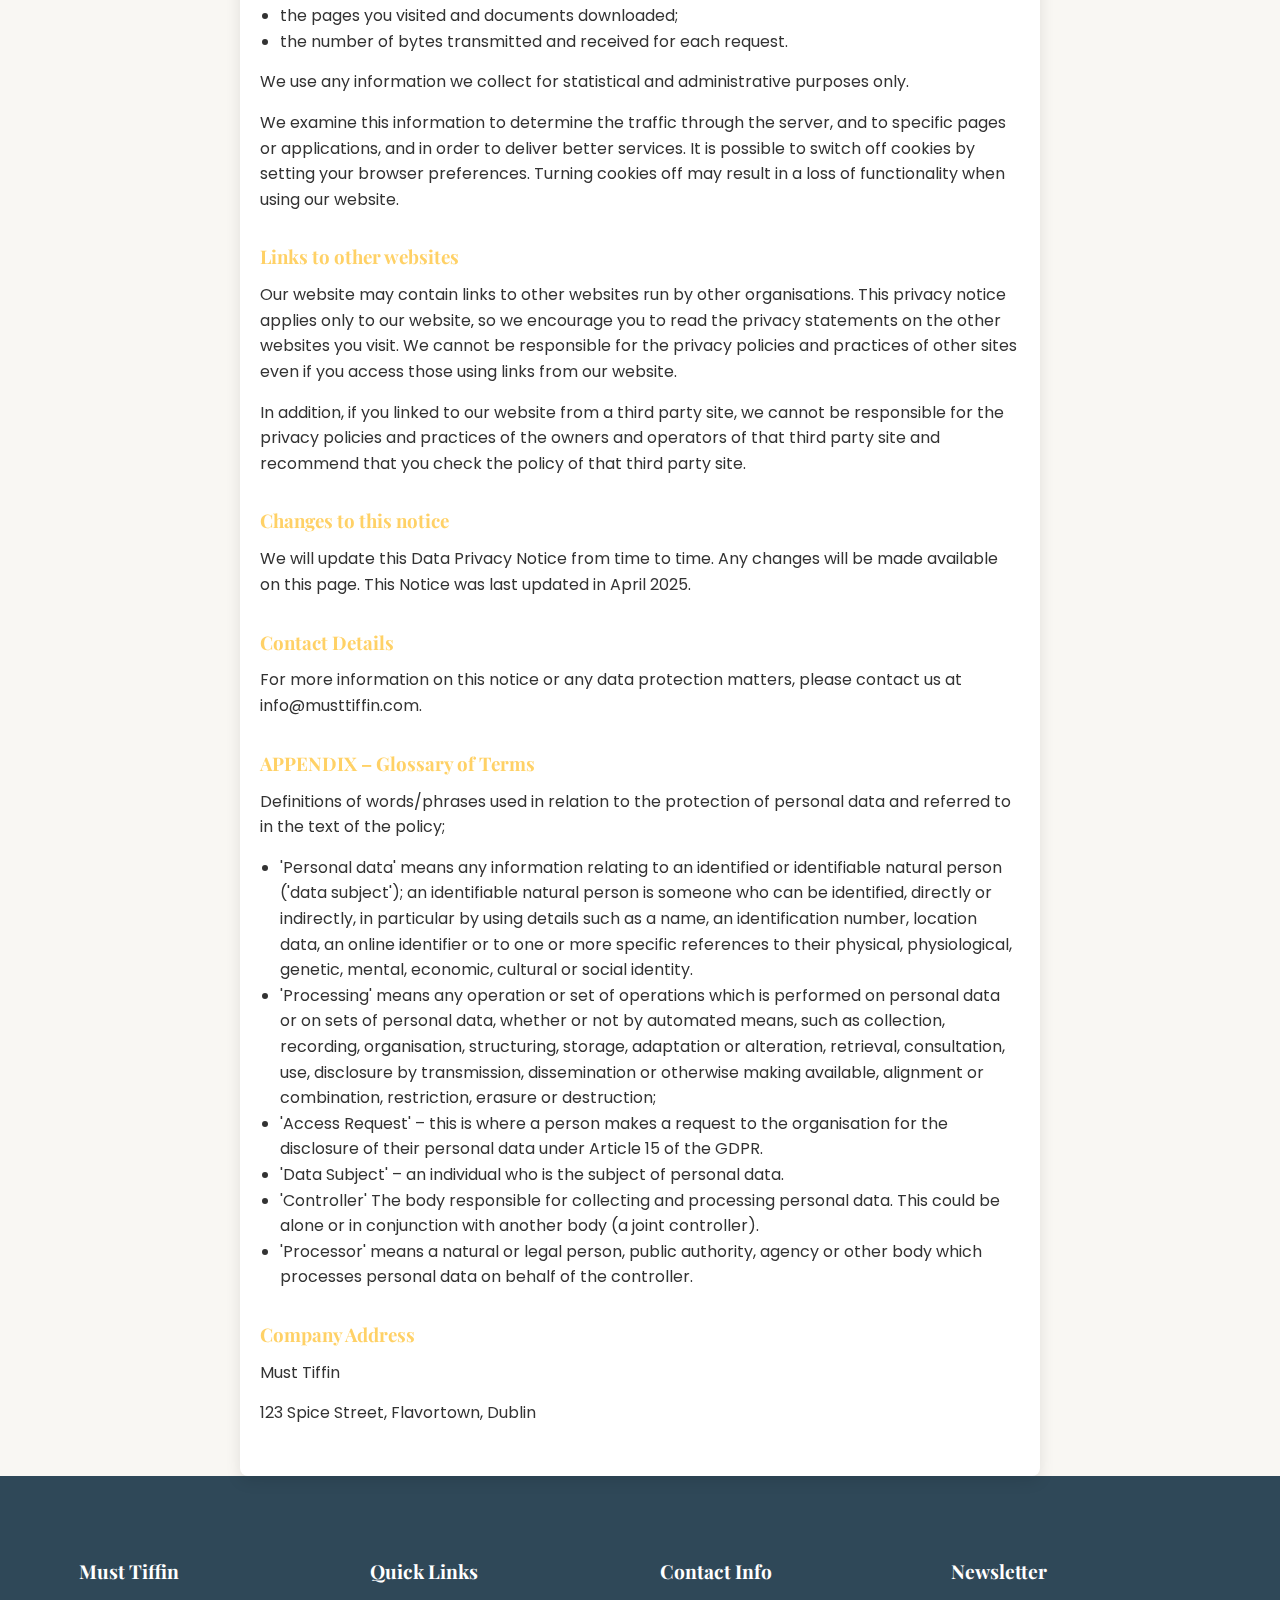
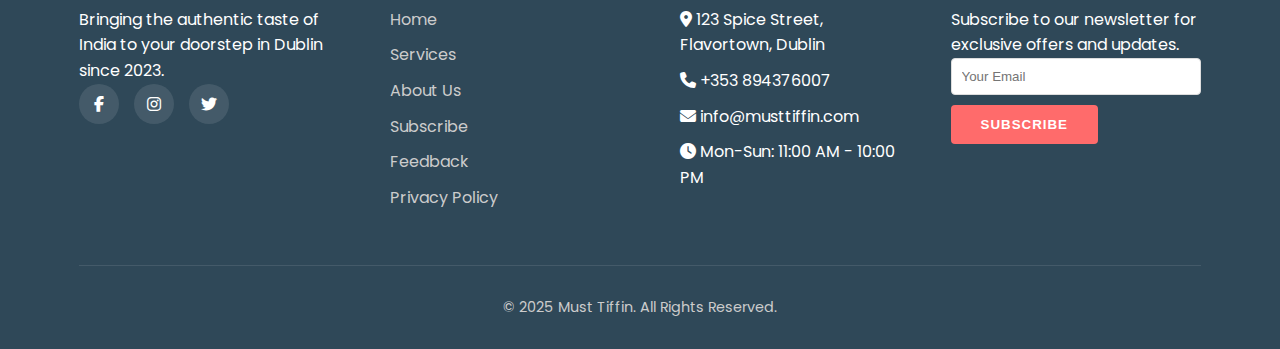
==== commit ff70206a: "Updated policy" ====
--- a/policy.html
+++ b/policy.html
@@ -3,22 +3,18 @@
 <head>
     <meta charset="UTF-8">
     <meta name="viewport" content="width=device-width, initial-scale=1.0">
-    <title>Privacy Policy - O'Desi Meals</title>
+    <title>Privacy Policy - Must Tiffin</title>
+    <!-- Font Awesome for icons -->
     <link rel="stylesheet" href="https://cdnjs.cloudflare.com/ajax/libs/font-awesome/6.4.0/css/all.min.css">
-    <link href="https://fonts.googleapis.com/css2?family=Poppins:wght@300;400;500;600;700&family=Playfair+Display:wght@400;700&display=swap" rel="stylesheet">
+    <!-- Google Fonts -->
+    <link rel="preconnect" href="https://fonts.googleapis.com">
+    <link rel="preconnect" href="https://fonts.gstatic.com" crossorigin>
+    <link href="https://fonts.googleapis.com/css2?family=Poppins:wght@300;400;500;600;700&family=Playfair+Display:wght@400;700&family=Kalam:wght@400;700&display=swap" rel="stylesheet">
+    <!-- AOS Animation Library -->
+    <link href="https://cdn.jsdelivr.net/npm/aos@2.3.4/dist/aos.css" rel="stylesheet">
+    <link rel="stylesheet" href="style.css">
     <style>
-        body {
-            font-family: 'Poppins', sans-serif;
-            line-height: 1.6;
-            color: #333;
-            background-color: #f1faee;
-            padding: 20px;
-        }
-        h1, h2, h3 {
-            font-family: 'Playfair Display', serif;
-            color: #1d3557;
-        }
-        .container {
+        .policy-container {
             max-width: 800px;
             margin: 0 auto;
             background-color: white;
@@ -26,175 +22,394 @@
             border-radius: 8px;
             box-shadow: 0 5px 15px rgba(0, 0, 0, 0.1);
         }
-        .section-title {
-            font-size: 2.5rem;
-            margin-bottom: 20px;
-            text-align: center;
-        }
-        .section-title:after {
-            content: '';
-            display: block;
-            width: 80px;
-            height: 4px;
-            background-color: #f1a208;
-            margin: 15px auto 0;
-        }
-        p {
+        .policy-section {
+            margin-bottom: 30px;
+        }
+        h2 {
+            color: var(--primary-color);
+            margin-top: 30px;
             margin-bottom: 15px;
         }
-        /* Navigation styles */
-        .nav-container {
-            display: flex;
-            justify-content: space-between;
-            align-items: center;
-            margin-bottom: 20px;
-        }
-        .nav-buttons {
-            display: flex;
-            gap: 10px;
-        }
-        .nav-btn {
-            padding: 10px 20px;
-            background-color: #1d3557;
-            color: white;
-            border: none;
-            border-radius: 4px;
-            cursor: pointer;
-            text-decoration: none;
-            font-size: 14px;
-        }
-        .back-btn {
-            background-color: #e63946;
-        }
-        .home-btn {
-            background-color: #1d3557;
-        }
-        .services-btn {
-            background-color: #457b9d;
+        h3 {
+            color: var(--accent-color);
+            margin-top: 20px;
+            margin-bottom: 10px;
+        }
+        ul {
+            margin-bottom: 15px;
+            padding-left: 20px;
+        }
+        .policy-container p {
+            margin-bottom: 15px;
         }
     </style>
 </head>
 <body>
-    <div class="container">
-        <h1 class="section-title">Privacy Policy</h1>
-        
-        <div class="nav-container">
-            <div class="nav-buttons">
-                <a href="index.html" class="nav-btn home-btn"><i class="fas fa-home"></i> Home</a>
-                <button onclick="history.back()" class="nav-btn back-btn"><i class="fas fa-arrow-left"></i> Back</button>
-            </div>
-            <div class="nav-buttons">
-                <a href="tiffin-service.html" class="nav-btn services-btn">Tiffin Service</a>
-                <a href="event-catering.html" class="nav-btn services-btn">Event Catering</a>
-                <a href="corporate-catering.html" class="nav-btn services-btn">Corporate Catering</a>
+    <!-- Header -->
+    <header>
+        <div class="container">
+            <nav class="navbar">
+                <a href="index.html" class="logo"><i class="fas fa-utensils"></i> Must Tiffin</a>
+                <ul class="nav-links">
+                    <li><a href="index.html">Home</a></li>
+                    <li><a href="index.html#services">Services</a></li>
+                    <li class="nav-dropdown">
+                        <a href="#" class="nav-dropdown-toggle">Our Offerings <i class="fas fa-chevron-down"></i></a>
+                        <ul class="nav-dropdown-menu">
+                            <li><a href="tiffin-service.html">Tiffin Service</a></li>
+                            <li><a href="event-catering.html">Event Catering</a></li>
+                            <li><a href="corporate-catering.html">Corporate Catering</a></li>
+                        </ul>
+                    </li>
+                    <li><a href="index.html#about">About</a></li>
+                    <li><a href="index.html#testimonials">Testimonials</a></li>
+                    <li><a href="index.html#feedback">Feedback</a></li>
+                    <li><a href="index.html#contact">Contact</a></li>
+                    <li><a href="policy.html" class="active">Policy</a></li>
+                </ul>
+                <button class="mobile-menu-btn" id="mobile-menu-btn">
+                    <i class="fas fa-bars"></i>
+                </button>
+            </nav>
+        </div>
+    </header>
+
+    <!-- Page Banner -->
+    <section class="page-banner">
+        <div class="container">
+            <h1>Privacy Policy</h1>
+            <p class="cultural-phrase" id="policyBannerPhrase">Your privacy matters to us</p>
+        </div>
+    </section>
+
+    <!-- Policy Content -->
+    <section class="section">
+        <div class="container">
+            <div class="policy-container" data-aos="fade-up">
+                <p>Last Updated on April 9, 2025. This privacy policy is effective immediately.</p>
+
+                <p>Must Tiffin (the "Company" or "We"), takes your privacy seriously and are fully committed to keeping your information private. We are committed to protecting it through our compliance with this policy.</p>
+                
+                <p>The processing and sharing of personal information comes with significant rights on your part and significant responsibilities on ours.</p>
+                
+                <p>This Data Privacy Notice is provided to fulfil our obligations under the General Data Protection Regulation (GDPR), which requires greater accountability and transparency from organisations with regard to your personal information, and which gives you greater control over how we use it.</p>
+                
+                <p>Our Data Privacy Notice explains how and when we collect personal data from and about you, why we do so and how we treat this information. It also explains your rights in relation to the collection of personal information and how you can exercise those rights.</p>
+                
+                <h2>Data Privacy Notice</h2>
+                <div class="policy-section">
+                    <p>This is your guide to how personal data is managed by Must Tiffin. Please read it carefully. Data privacy is taken very seriously by the Company. It is important that you know exactly what we do with the personal information you and others provide to us, why we gather it and what it means to you. This document outlines our approach to Data Privacy to fulfil our obligations under the General Data Protection Regulation (2018) and the Data Protection Acts 1998 – 2018.</p>
+                    
+                    <p>We also welcome it as an opportunity to reassure you of the value we place on keeping your personal data secure, and of the strict procedures we apply to its use.</p>
+                    
+                    <p>As a Company, the majority of personal data we process are contact details (including names, addresses, phone numbers and email addresses).</p>
+                </div>
+                
+                <h3>How do we collect your data</h3>
+                <div class="policy-section">
+                    <p>You directly provide our company with the data we require for processing your request and order fulfilment. The data subject is the source of the data. We collect the data and process it when you:</p>
+                    <ul>
+                        <li>Place an order with us by filling up an online form and submit to Must Tiffin</li>
+                        <li>Share your details over Company page/s of Instagram & messages</li>
+                        <li>Share your details via Company page/s of Facebook & Facebook messenger</li>
+                        <li>Directly mail us to process a request</li>
+                        <li>Use WhatsApp (company number) to connect with us</li>
+                    </ul>
+                </div>
+                
+                <h3>What we do with this information</h3>
+                <div class="policy-section">
+                    <p>We collect this information for activities such as order placements, food delivery, tracking of food parcels that is delivered by drivers, payments, tracking of payments, email you invoices, customer service queries and operations management for order fulfilment.</p>
+                </div>
+                
+                <h3>Provision of information by a third party</h3>
+                <div class="policy-section">
+                    <p>We also receive personal information which we process from third parties such as driver for deliveries to cater to operational issues during order fulfilment.</p>
+                </div>
+                
+                <h3>Sharing of Personal Information</h3>
+                <div class="policy-section">
+                    <p>We also share personal information with third parties. For example, in order to deliver your order, we need to share your address and contact number for order fulfilment with the delivery driver.</p>
+                </div>
+                
+                <h3>Data protection principles</h3>
+                <div class="policy-section">
+                    <p>All processing of personal data must be conducted in accordance with the data protection principles set out in relevant legislation. Our policies and procedures are designed to ensure compliance with the following principles:</p>
+                    <ul>
+                        <li>Personal data must be processed lawfully, fairly and transparently.</li>
+                        <li>Lawful – the legal basis for processing personal data is normally based on relevant legislation. We are permitted by law to process information to administer our operations on delivery, payment and core function of payment and order fulfilment.</li>
+                        <li>Fairly – in order for processing to be fair, we have to make certain information available to you. This applies whether the personal data was obtained directly from you or from other sources. In our case, you are the source of the data. Must Tiffin is the processor of the data.</li>
+                        <li>Transparently – We will provide a Data Privacy Statement upfront whenever you are sharing personal information with the Department. We will ensure that the information provided is detailed and specific, and that the information is understandable and accessible.</li>
+                    </ul>
+                </div>
+                
+                <h3>Responsibilities under GDPR</h3>
+                <div class="policy-section">
+                    <p>Personal data can only be collected for specific, explicit and legitimate purposes. We will collect and process personal data only for the purposes for which it is collected. We will clearly state the purposes for which we collect and process your information.</p>
+                    
+                    <p>Personal data must be adequate, relevant and limited to what is necessary for processing - We will ensure that in designing new and current methods of data collection, whether online, forms or offline, that only the personal data required to establish your identity and provide the service will be processed.</p>
+                    
+                    <p>We will ensure that your data is accurate and complete - We need accurate and up-to-date data in order to ensure that the correct services are provided to the correct recipients. Where we have shared your data with a third party, we will update them as to any changes to your data, unless this is impossible or requires disproportionate effort.</p>
+                    
+                    <p>Personal data must be kept in a form such that the data subject can be identified only as long as is necessary for processing - We will implement appropriate policies and procedures to ensure that personal data is retained only for the minimum period required to provide the services in question. Once this period has passed, we may destroy the personal data, anonymise it or use any other appropriate method.</p>
+                    
+                    <p>Personal data must be processed in a manner that ensures appropriate security - We will implement appropriate technical and organisation measures to ensure that appropriate security of the processing of personal data is implemented. This includes encryption, restricted access to files and physically securing the data.</p>
+                    
+                    <p>Accountability for demonstrating compliance - We will ensure that we maintain adequate records of its processing and evidence that we have complied with this policy and related policies and procedures.</p>
+                </div>
+                
+                <h3>How do we store your data</h3>
+                <div class="policy-section">
+                    <p>Our Company securely stores your data in our computer systems (encrypted) and closed group shared drives (restricted access). Our company will keep your details (contact details including names, addresses, phone numbers and email addresses) for a period of 12 months. Once this period has expired, we will delete your data manually from our computer systems and restricted shared drives.</p>
+                </div>
+                
+                <h3>Transfers of personal data outside of the European Economic Area</h3>
+                <div class="policy-section">
+                    <p>Ordinarily we do not transfer your personal data outside of the European Economic Area (EEA) but where it is required to do so we will only transfer the data when an adequate level of protection to the treatment of your data is ensured.</p>
+                </div>
+                
+                <h3>Data Sharing</h3>
+                <div class="policy-section">
+                    <p>We may need to share your data with a third party on occasion to provide services.</p>
+                </div>
+                
+                <h3>Your Rights under GDPR</h3>
+                <div class="policy-section">
+                    <p>You have the following rights under GDPR:</p>
+                    <ul>
+                        <li>Right of access by the data subject -You have the right to request access to your personal data. This can be done by contacting the Company at the contact details below at info@musttiffin.com</li>
+                        <li>Right to withdraw Consent - Where we have collected your data on the basis of consent. You have the right to withdraw your consent at any time. This will affect our ability to provide you with services.</li>
+                        <li>Right to rectification - You have the right to have your personal data rectified where inaccuracies have been identified.</li>
+                        <li>Right to erasure (right to be forgotten) -Where we process personal data it is normally because there is a statutory basis for the processing. Where we receive a request from you looking to exercise your right of erasure then we will carry out an assessment of whether the data can be erased without affecting our ability to provide future services to you or fulfil statutory obligations.</li>
+                        <li>Right to restriction of processing - You can get us to restrict the processing of your personal information in certain circumstances. We will implement and maintain appropriate procedures to assess whether a request to restrict the processing of your data can be implemented. Where the request for restriction of processing is carried out then we will write to you to confirm the restriction has been implemented and when the restriction is lifted.</li>
+                        <li>Right to data portability - The Company processes personal data it collects because there is normally a legitimate interest for the processing (fulfilment of your order). Where the Company has collected personal data on data subjects by consent or by contract then the data subjects have a right to receive the data in electronic format to give to another data controller.</li>
+                        <li>Right to object - You have a right to object to the processing of your personal data in specific circumstances. Where such an objection is received, we will assess each case in its merits.</li>
+                    </ul>
+                </div>
+                
+                <h3>18 or Under</h3>
+                <div class="policy-section">
+                    <p>We are concerned to protect the privacy of children aged 18 or under. If you are aged 18 or under‚ you must get a parent/guardian's permission before you provide any personal information to us.</p>
+                    
+                    <p>If you make a request, we have one month to respond to you. If you would like to exercise any of these rights, please contact us at our email: info@musttiffin.com or message us on our social media platforms.</p>
+                </div>
+                
+                <h3>Use of 'cookies'</h3>
+                <div class="policy-section">
+                    <p>Like many other websites the company website uses cookies. Cookies are small data files placed on your device when you browse online. They are standard across most websites and do not affect your device. Cookies help make websites work more efficiently and provide information to the owners of the site.</p>
+                </div>
+                
+                <h3>Why do we use cookies</h3>
+                <div class="policy-section">
+                    <p>Cookies enable us to monitor the number of people visiting our site. We do not use cookies to collect or record information about users' names, addresses or contact details. We may collect and store general information such as:</p>
+                    <ul>
+                        <li>your Internet domain;</li>
+                        <li>your IP address;</li>
+                        <li>the type of browser and operating system you used to access our site;</li>
+                        <li>the date and time you accessed our site;</li>
+                        <li>the pages you visited and documents downloaded;</li>
+                        <li>the number of bytes transmitted and received for each request.</li>
+                    </ul>
+                    <p>We use any information we collect for statistical and administrative purposes only.</p>
+                    <p>We examine this information to determine the traffic through the server, and to specific pages or applications, and in order to deliver better services. It is possible to switch off cookies by setting your browser preferences. Turning cookies off may result in a loss of functionality when using our website.</p>
+                </div>
+                
+                <h3>Links to other websites</h3>
+                <div class="policy-section">
+                    <p>Our website may contain links to other websites run by other organisations. This privacy notice applies only to our website‚ so we encourage you to read the privacy statements on the other websites you visit. We cannot be responsible for the privacy policies and practices of other sites even if you access those using links from our website.</p>
+                    <p>In addition, if you linked to our website from a third party site, we cannot be responsible for the privacy policies and practices of the owners and operators of that third party site and recommend that you check the policy of that third party site.</p>
+                </div>
+                
+                <h3>Changes to this notice</h3>
+                <div class="policy-section">
+                    <p>We will update this Data Privacy Notice from time to time. Any changes will be made available on this page. This Notice was last updated in April 2025.</p>
+                </div>
+                
+                <h3>Contact Details</h3>
+                <div class="policy-section">
+                    <p>For more information on this notice or any data protection matters, please contact us at info@musttiffin.com.</p>
+                </div>
+                
+                <h3>APPENDIX – Glossary of Terms</h3>
+                <div class="policy-section">
+                    <p>Definitions of words/phrases used in relation to the protection of personal data and referred to in the text of the policy;</p>
+                    <ul>
+                        <li>'Personal data' means any information relating to an identified or identifiable natural person ('data subject'); an identifiable natural person is someone who can be identified, directly or indirectly, in particular by using details such as a name, an identification number, location data, an online identifier or to one or more specific references to their physical, physiological, genetic, mental, economic, cultural or social identity.</li>
+                        <li>'Processing' means any operation or set of operations which is performed on personal data or on sets of personal data, whether or not by automated means, such as collection, recording, organisation, structuring, storage, adaptation or alteration, retrieval, consultation, use, disclosure by transmission, dissemination or otherwise making available, alignment or combination, restriction, erasure or destruction;</li>
+                        <li>'Access Request' – this is where a person makes a request to the organisation for the disclosure of their personal data under Article 15 of the GDPR.</li>
+                        <li>'Data Subject' – an individual who is the subject of personal data.</li>
+                        <li>'Controller' The body responsible for collecting and processing personal data. This could be alone or in conjunction with another body (a joint controller).</li>
+                        <li>'Processor' means a natural or legal person, public authority, agency or other body which processes personal data on behalf of the controller.</li>
+                    </ul>
+                </div>
+                
+                <h3>Company Address</h3>
+                <div class="policy-section">
+                    <p>Must Tiffin</p>
+                    <p id="companyAddress">123 Spice Street, Dublin</p>
+                </div>
             </div>
         </div>
-        
-        <p>Last Updated on October 19th 2021. This privacy policy is effective immediately.</p>
-        <p>O’Desi Meals, trading under Fallforgreen Ltd. (the “Company” or “We”), takes your privacy seriously and are fully committed to keeping your information private. We are committed to protecting it through our compliance with this policy.</p>
-        <p>The processing and sharing of personal information comes with significant rights on your part and significant responsibilities on ours.</p>
-        <p>This Data Privacy Notice is provided to fulfil our obligations under the General Data Protection Regulation (GDPR), effective from 25 May 2018, which requires greater accountability and transparency from organisations with regard to your personal information, and which gives you greater control over how we use it.</p>
-        <p>Our Data Privacy Notice explains how and when we collect personal data from and about you, why we do so and how we treat this information. It also explains your rights in relation to the collection of personal information and how you can exercise those rights.</p>
-        <h2>Data Privacy Notice</h2>
-        <p>This is your guide to how personal data is managed by O’Desi Meals. Please read it carefully. Data privacy is taken very seriously by the Company. It is important that you know exactly what we do with the personal information you and others provide to us, why we gather it and what it means to you. This document outlines our approach to Data Privacy to fulfil our obligations under the General Data Protection Regulation (2018) and the Data Protection Acts 1998 – 2018.</p>
-        <p>We also welcome it as an opportunity to reassure you of the value we place on keeping your personal data secure, and of the strict procedures we apply to its use.</p>
-        <p>As a Company, the majority of personal data we process are contact details (including names, addresses, phone numbers and email addresses).</p>
-        <h3>How do we collect your data</h3>
-        <p>You directly provide our company with the data we require for processing your request and order fulfilment. The data subject is the source of the data. We collect the data and process it when you:</p>
-        <ul>
-            <li>Place an order with us by filling up an online form and submit to O’Desi meals</li>
-            <li>Share your details over Company page/s of Instagram & messages</li>
-            <li>Share your details via Company page/s of Facebook & Facebook messenger</li>
-            <li>Directly mail us to process a request</li>
-            <li>Use WhatsApp (company number) to connect with us</li>
-        </ul>
-        <h3>What we do with this information</h3>
-        <p>We collect this information for activities such as order placements, food delivery, tracking of food parcels that is delivered by drivers, payments, tracking of payments, email you invoices, customer service queries and operations management for order fulfilment.</p>
-        <h3>Provision of information by a third party</h3>
-        <p>We also receive personal information which we process from third parties such as driver for deliveries to cater to operational issues during order fulfilment.</p>
-        <h3>Sharing of Personal Information</h3>
-        <p>We also share personal information with third parties. For example, in order to deliver your order, we need to share your address and contact number for order fulfilment with the delivery driver.</p>
-        <h3>Data protection principles</h3>
-        <p>All processing of personal data must be conducted in accordance with the data protection principles set out in relevant legislation. Our policies and procedures are designed to ensure compliance with the following principles:</p>
-        <ul>
-            <li>Personal data must be processed lawfully, fairly and transparently.</li>
-            <li>Lawful – the legal basis for processing personal data is normally based on relevant legislation. We are permitted by law to process information to administer our operations on delivery, payment and core function of payment and order fulfilment.</li>
-            <li>Fairly – in order for processing to be fair, we have to make certain information available to you. This applies whether the personal data was obtained directly from you or from other sources. In our case, you are the source of the personal data. O’Desi Meals is the processor of the data.</li>
-            <li>Transparently – We will provide a Data Privacy Statement upfront whenever you are sharing personal information with the Department. We will ensure that the information provided is detailed and specific, and that the information is understandable and accessible.</li>
-        </ul>
-        <h3>Responsibilities under GDPR</h3>
-        <p>Personal data can only be collected for specific, explicit and legitimate purposes. We will collect and process personal data only for the purposes for which it is collected. We will clearly state the purposes for which we collect and process your information.</p>
-        <p>Personal data must be adequate, relevant and limited to what is necessary for processing - We will ensure that in designing new and current methods of data collection, whether online, forms or offline, that only the personal data required to establish your identity and provide the service will be processed.</p>
-        <p>We will ensure that your data is accurate and complete - We need accurate and up-to-date data in order to ensure that the correct services are provided to the correct recipients. Where we have shared your data with a third party, we will update them as to any changes to your data, unless this is impossible or requires disproportionate effort.</p>
-        <p>Personal data must be kept in a form such that the data subject can be identified only as long as is necessary for processing - We will implement appropriate policies and procedures to ensure that personal data is retained only for the minimum period required to provide the services in question. Once this period has passed, we may destroy the personal data, anonymise it or use any other appropriate method.</p>
-        <p>Personal data must be processed in a manner that ensures appropriate security - We will implement appropriate technical and organisation measures to ensure that appropriate security of the processing of personal data is implemented. This includes encryption, restricted access to files and physically securing the data.</p>
-        <p>Accountability for demonstrating compliance - We will ensure that we maintain adequate records of its processing and evidence that we have complied with this policy and related policies and procedures.</p>
-        <h3>How do we store your data</h3>
-        <p>Our Company securely stores your data in our computer systems (encrypted) and closed group shared drives (restricted access). Our company will keep your details (contact details including names, addresses, phone numbers and email addresses) for a period of 12 months. Once this period has expired, we will delete your data manually from our computer systems and restricted shared drives.</p>
-        <h3>Transfers of personal data outside of the European Economic Area</h3>
-        <p>Ordinarily we do not transfer your personal data outside of the European Economic Area (EEA) but where it is required to do so we will only transfer the data when an adequate level of protection to the treatment of your data is ensured.</p>
-        <h3>Data Sharing</h3>
-        <p>We may need to share your data with a third party on occasion to provide services.</p>
-        <h3>Your Rights under GDPR</h3>
-        <p>You have the following rights under GDPR:</p>
-        <ul>
-            <li>Right of access by the data subject -You have the right to request access to your personal data. This can be done by contacting the Company at the contact details below at odesi.dublin@gmail.com</li>
-            <li>Right to withdraw Consent - Where we have collected your data on the basis of consent. You have the right to withdraw your consent at any time. This will affect our ability to provide you with services.</li>
-            <li>Right to rectification - You have the right to have your personal data rectified where inaccuracies have been identified.</li>
-            <li>Right to erasure (right to be forgotten) -Where we process personal data it is normally because there is a statutory basis for the processing. Where we receive a request from you looking to exercise your right of erasure then we will carry out an assessment of whether the data can be erased without affecting our ability to provide future services to you or fulfil statutory obligations.</li>
-            <li>Right to restriction of processing - You can get us to restrict the processing of your personal information in certain circumstances. We will implement and maintain appropriate procedures to assess whether a request to restrict the processing of your data can be implemented. Where the request for restriction of processing is carried out then we will write to you to confirm the restriction has been implemented and when the restriction is lifted.</li>
-            <li>Right to data portability - The Company processes personal data it collects because there is normally a legitimate interest for the processing (fulfilment of your order). Where the Company has collected personal data on data subjects by consent or by contract then the data subjects have a right to receive the data in electronic format to give to another data controller.</li>
-            <li>Right to object - You have a right to object to the processing of your personal data in specific circumstances. Where such an objection is received, we will assess each case in its merits.</li>
-        </ul>
-        <h3>18 or Under</h3>
-        <p>We are concerned to protect the privacy of children aged 18 or under. If you are aged 18 or under‚ you must get a parent/guardian’s permission before you provide any personal information to us.</p>
-        <p>If you make a request, we have one month to respond to you. If you would like to exercise any of these rights, please contact us at our email: odesi.dublin@gmail.com or message us on Facebook (search Facebook- odesi.meals) or on Instagram (odesi_meals)</p>
-        <h3>Use of 'cookies'</h3>
-        <p>Like many other websites the company website https://www.odesimeals.com uses cookies. Cookies are small data files placed on your device when you browse online. They are standard across most websites and do not affect your device. Cookies help make websites work more efficiently and provide information to the owners of the site.</p>
-        <h3>Why do we use cookies</h3>
-        <p>Cookies enable us to monitor the number of people visiting our site. We do not use cookies to collect or record information about users’ names, addresses or contact details. We may collect and store general information such as:</p>
-        <ul>
-            <li>your Internet domain;</li>
-            <li>your IP address;</li>
-            <li>the type of browser and operating system you used to access our site;</li>
-            <li>the date and time you accessed our site;</li>
-            <li>the pages you visited and documents downloaded;</li>
-            <li>the number of bytes transmitted and received for each request.</li>
-        </ul>
-        <p>We use any information we collect for statistical and administrative purposes only.</p>
-        <p>We examine this information to determine the traffic through the server, and to specific pages or applications, and in order to deliver better services. It is possible to switch off cookies by setting your browser preferences. Turning cookies off may result in a loss of functionality when using our website.</p>
-        <h3>Links to other websites</h3>
-        <p>Our website may contain links to other websites run by other organisations. This privacy notice applies only to our website‚ so we encourage you to read the privacy statements on the other websites you visit. We cannot be responsible for the privacy policies and practices of other sites even if you access those using links from our website.</p>
-        <p>In addition, if you linked to our website from a third party site, we cannot be responsible for the privacy policies and practices of the owners and operators of that third party site and recommend that you check the policy of that third party site.</p>
-        <h3>Changes to this notice</h3>
-        <p>We will update this Data Privacy Notice from time to time. Any changes will be made available on this page. This Notice was last updated in October 2021.</p>
-        <h3>Contact Details</h3>
-        <p>For more information on this notice or any data protection matters, please contact us at odesi.dublin@gmail.com. If you have a specific query regarding a scheme or service offered by the Company, you should contact https://www.odesimeals.com. Contact details can be found on our website.</p>
-        <h3>APPENDIX – Glossary of Terms</h3>
-        <p>Definitions of words/phrases used in relation to the protection of personal data and referred to in the text of the policy;</p>
-        <ul>
-            <li>‘Personal data’ means any information relating to an identified or identifiable natural person (‘data subject’); an identifiable natural person is someone who can be identified, directly or indirectly, in particular by using details such as a name, an identification number, location data, an online identifier or to one or more specific references to their physical, physiological, genetic, mental, economic, cultural or social identity.</li>
-            <li>‘Processing’ means any operation or set of operations which is performed on personal data or on sets of personal data, whether or not by automated means, such as collection, recording, organisation, structuring, storage, adaptation or alteration, retrieval, consultation, use, disclosure by transmission, dissemination or otherwise making available, alignment or combination, restriction, erasure or destruction;</li>
-            <li>‘Access Request’ – this is where a person makes a request to the organisation for the disclosure of their personal data under Article 15 of the GDPR.</li>
-            <li>‘Data Subject’ – an individual who is the subject of personal data.</li>
-            <li>‘Controller’ The body responsible for collecting and processing personal data. This could be alone or in conjunction with another body (a joint controller).</li>
-            <li>‘Processor’ means a natural or legal person, public authority, agency or other body which processes personal data on behalf of the controller.</li>
-        </ul>
-        <h3>Company Address</h3>
-        <p>Fallforgreen Ltd.</p>
-        <p>Trading Name O'Desi Meals</p>
-        <p>278 Argyle, Custom House Harbour, IFSC, Dublin 1, Ireland</p>
-        
-        <div class="nav-container" style="margin-top: 40px; border-top: 1px solid #ddd; padding-top: 20px;">
-            <div class="nav-buttons">
-                <a href="index.html" class="nav-btn home-btn"><i class="fas fa-home"></i> Home</a>
+    </section>
+
+    <!-- Footer -->
+    <footer id="contact">
+        <div class="container">
+            <div class="footer-content">
+                <div class="footer-column">
+                    <h3>Must Tiffin</h3>
+                    <p>Bringing the authentic taste of India to your doorstep in Dublin since 2023.</p>
+                    <div class="social-links">
+                        <a href="#" id="facebookLink"><i class="fab fa-facebook-f"></i></a>
+                        <a href="#" id="instagramLink"><i class="fab fa-instagram"></i></a>
+                        <a href="#" id="twitterLink"><i class="fab fa-twitter"></i></a>
+                    </div>
+                </div>
+
+                <div class="footer-column">
+                    <h3>Quick Links</h3>
+                    <ul class="footer-links">
+                        <li><a href="index.html">Home</a></li>
+                        <li><a href="index.html#services">Services</a></li>
+                        <li><a href="index.html#about">About Us</a></li>
+                        <li><a href="tiffin-service.html#order-form">Subscribe</a></li>
+                        <li><a href="index.html#feedback">Feedback</a></li>
+                        <li><a href="policy.html" class="active">Privacy Policy</a></li>
+                    </ul>
+                </div>
+
+                <div class="footer-column">
+                    <h3>Contact Info</h3>
+                    <ul class="footer-links">
+                        <li><i class="fas fa-map-marker-alt"></i> <span id="addressText">123 Spice Street, Dublin</span></li>
+                        <li><i class="fas fa-phone"></i> <span id="phoneText">+353 894376007</span></li>
+                        <li><i class="fas fa-envelope"></i> <span id="emailText">info@musttiffin.com</span></li>
+                        <li><i class="fas fa-clock"></i> <span id="hoursText">Mon-Sun: 11:00 AM - 10:00 PM</span></li>
+                    </ul>
+                </div>
+
+                <div class="footer-column">
+                    <h3>Newsletter</h3>
+                    <p>Subscribe to our newsletter for exclusive offers and updates.</p>
+                    <form action="#" method="POST" id="footerNewsletterForm">
+                        <div class="form-group">
+                            <input type="email" placeholder="Your Email" style="width: 100%; padding: 10px; margin-bottom: 10px; border: 1px solid #ddd; border-radius: 4px;" required>
+                        </div>
+                        <div class="form-group">
+                            <button type="submit" class="btn">Subscribe</button>
+                        </div>
+                    </form>
+                </div>
             </div>
-            <div class="nav-buttons">
-                <a href="tiffin-service.html" class="nav-btn services-btn">Tiffin Service</a>
-                <a href="event-catering.html" class="nav-btn services-btn">Event Catering</a>
-                <a href="corporate-catering.html" class="nav-btn services-btn">Corporate Catering</a>
+
+            <div class="copyright">
+                <p>&copy; 2025 Must Tiffin. All Rights Reserved.</p>
             </div>
         </div>
+    </footer>
+
+    <!-- Floating Action Buttons -->
+    <div class="floating-actions">
+        <a href="tiffin-service.html#order-form" class="floating-btn order-btn">
+            <i class="fas fa-utensils"></i>
+        </a>
+        <a href="tel:+353894376007" class="floating-btn call-btn" id="callBtn">
+            <i class="fas fa-phone"></i>
+        </a>
     </div>
+
+    <!-- AOS Animation Library -->
+    <script src="https://cdn.jsdelivr.net/npm/aos@2.3.4/dist/aos.js"></script>
+    <!-- Settings File -->
+    <script src="settings.js"></script>
+    <!-- JavaScript -->
+    <script>
+        // Initialize AOS animation library
+        document.addEventListener('DOMContentLoaded', function() {
+            AOS.init({
+                duration: 800,
+                easing: 'ease-in-out',
+                once: true
+            });
+            
+            // Load settings from settings.js
+            loadSettings();
+        });
+        
+        // Mobile Menu Toggle
+        const mobileMenuBtn = document.getElementById('mobile-menu-btn');
+        const navLinks = document.querySelector('.nav-links');
+
+        mobileMenuBtn.addEventListener('click', () => {
+            navLinks.classList.toggle('active');
+            mobileMenuBtn.innerHTML = navLinks.classList.contains('active')
+                ? '<i class="fas fa-times"></i>'
+                : '<i class="fas fa-bars"></i>';
+        });
+
+        // Smooth Scrolling for Anchor Links
+        document.querySelectorAll('a[href^="#"]').forEach(anchor => {
+            anchor.addEventListener('click', function(e) {
+                e.preventDefault();
+
+                const targetId = this.getAttribute('href');
+                if (targetId === '#') return;
+
+                const targetElement = document.querySelector(targetId);
+                if (targetElement) {
+                    window.scrollTo({
+                        top: targetElement.offsetTop - 80,
+                        behavior: 'smooth'
+                    });
+
+                    // Close mobile menu if open
+                    if (navLinks.classList.contains('active')) {
+                        navLinks.classList.remove('active');
+                        mobileMenuBtn.innerHTML = '<i class="fas fa-bars"></i>';
+                    }
+                }
+            });
+        });
+        
+        // Function to load settings
+        function loadSettings() {
+            // Load contact information
+            document.getElementById('phoneText').textContent = siteSettings.phone;
+            document.getElementById('addressText').textContent = siteSettings.address;
+            document.getElementById('companyAddress').textContent = siteSettings.address;
+            document.getElementById('emailText').textContent = siteSettings.email;
+            document.getElementById('hoursText').textContent = siteSettings.businessHours;
+            document.getElementById('callBtn').href = 'tel:' + siteSettings.phone;
+            
+            // Load social media links
+            document.getElementById('facebookLink').href = siteSettings.socialMedia.facebook;
+            document.getElementById('instagramLink').href = siteSettings.socialMedia.instagram;
+            document.getElementById('twitterLink').href = siteSettings.socialMedia.twitter;
+            
+            // Load a random phrase if available
+            if (siteSettings.culturalPhrases && document.getElementById('policyBannerPhrase')) {
+                const allPhrases = [
+                    ...siteSettings.culturalPhrases.hindi,
+                    ...siteSettings.culturalPhrases.irish,
+                    ...siteSettings.culturalPhrases.southIndian,
+                    ...siteSettings.culturalPhrases.marathi,
+                    ...siteSettings.culturalPhrases.bengali
+                ];
+                
+                if (allPhrases.length > 0) {
+                    const randomPhrase = allPhrases[Math.floor(Math.random() * allPhrases.length)];
+                    document.getElementById('policyBannerPhrase').textContent = randomPhrase;
+                }
+            }
+        }
+        
+        // Handle newsletter form
+        document.getElementById('footerNewsletterForm').addEventListener('submit', function(e) {
+            e.preventDefault();
+            if (siteSettings.forms && siteSettings.forms.newsletter) {
+                window.open(siteSettings.forms.newsletter, '_blank');
+            }
+        });
+    </script>
 </body>
 </html>
--- a/style.css
+++ b/style.css
@@ -0,0 +1,992 @@
+/* 
+ * Must Tiffin - Main Stylesheet
+ * An authentic Indian tiffin service in Dublin
+ */
+
+:root {
+    --primary-color: #FF6B6B; /* Vibrant red */
+    --accent-color: #FFD166; /* Bold yellow */
+    --accent2-color: #4ECDC4; /* Turquoise */
+    --dark-color: #2F4858; /* Deep blue */
+    --light-color: #F9F7F3; /* Off-white */
+    --grey-color: #f8f9fa;
+    --success-color: #06D6A0; /* Green */
+    --info-color: #118AB2; /* Blue */
+    --warning-color: #FFA62B; /* Orange */
+}
+
+* {
+    margin: 0;
+    padding: 0;
+    box-sizing: border-box;
+}
+
+body {
+    font-family: 'Poppins', sans-serif;
+    line-height: 1.6;
+    color: #333;
+    background-color: var(--light-color);
+}
+
+h1, h2, h3, h4 {
+    font-family: 'Playfair Display', serif;
+    color: var(--dark-color);
+}
+
+.container {
+    width: 90%;
+    max-width: 1200px;
+    margin: 0 auto;
+    padding: 0 15px;
+}
+
+.highlight-text {
+    font-family: 'Kalam', cursive;
+    color: var(--primary-color);
+    font-size: 1.1em;
+}
+
+.text-center {
+    text-align: center;
+}
+
+/* Header */
+header {
+    background-color: #fff;
+    box-shadow: 0 2px 10px rgba(0, 0, 0, 0.1);
+    position: sticky;
+    top: 0;
+    z-index: 100;
+}
+
+.navbar {
+    display: flex;
+    justify-content: space-between;
+    align-items: center;
+    padding: 15px 0;
+}
+
+.logo {
+    font-size: 24px;
+    font-weight: 700;
+    color: var(--primary-color);
+    text-decoration: none;
+    display: flex;
+    align-items: center;
+}
+
+.logo i {
+    margin-right: 10px;
+    font-size: 28px;
+}
+
+.nav-links {
+    display: flex;
+    gap: 25px;
+    list-style: none;
+}
+
+.nav-links a {
+    color: var(--dark-color);
+    text-decoration: none;
+    font-weight: 500;
+    transition: color 0.3s;
+}
+
+.nav-links a:hover {
+    color: var(--primary-color);
+}
+
+/* Dropdown menu styles */
+.nav-dropdown {
+    position: relative;
+}
+
+.nav-dropdown-toggle {
+    display: flex;
+    align-items: center;
+    gap: 5px;
+}
+
+.nav-dropdown-menu {
+    position: absolute;
+    top: 100%;
+    left: 0;
+    background-color: white;
+    box-shadow: 0 5px 15px rgba(0, 0, 0, 0.1);
+    border-radius: 4px;
+    padding: 10px 0;
+    min-width: 180px;
+    opacity: 0;
+    visibility: hidden;
+    transform: translateY(10px);
+    transition: all 0.3s ease;
+    list-style: none;
+    z-index: 100;
+}
+
+.nav-dropdown:hover .nav-dropdown-menu {
+    opacity: 1;
+    visibility: visible;
+    transform: translateY(0);
+}
+
+.nav-dropdown-menu li {
+    padding: 0;
+}
+
+.nav-dropdown-menu a {
+    display: block;
+    padding: 8px 20px;
+}
+
+.nav-dropdown-menu a:hover {
+    background-color: rgba(0, 0, 0, 0.05);
+}
+
+.nav-dropdown-menu a.active {
+    color: var(--primary-color);
+    font-weight: 600;
+}
+
+.mobile-menu-btn {
+    display: none;
+    background: none;
+    border: none;
+    font-size: 24px;
+    color: var(--dark-color);
+    cursor: pointer;
+}
+
+/* Hero Section */
+.hero {
+    position: relative;
+    overflow: hidden;
+    height: 500px;
+    display: flex;
+    align-items: center;
+    text-align: center;
+    color: white;
+}
+
+.hero-video {
+    position: absolute;
+    top: 0;
+    left: 0;
+    width: 100%;
+    height: 100%;
+    z-index: 0;
+}
+
+.hero-video video {
+    width: 100%;
+    height: 100%;
+    object-fit: cover;
+}
+
+.hero::after {
+    content: '';
+    position: absolute;
+    top: 0;
+    left: 0;
+    width: 100%;
+    height: 100%;
+    background: rgba(0, 0, 0, 0.5); /* Dark overlay for better text visibility */
+    z-index: 1;
+}
+
+.hero-content {
+    position: relative;
+    z-index: 2; /* Ensure content is above the overlay */
+    max-width: 800px;
+    margin: 0 auto;
+}
+
+.hero h1 {
+    font-size: 3rem;
+    margin-bottom: 20px;
+    color: white;
+}
+
+.hero p {
+    font-size: 1.2rem;
+    margin-bottom: 30px;
+}
+
+.hero .cultural-phrase {
+    font-family: 'Kalam', cursive;
+    font-size: 1.5rem;
+    color: var(--accent-color);
+    margin-bottom: 30px;
+    font-style: italic;
+}
+
+/* Page Banner */
+.page-banner {
+    background-color: var(--accent-color);
+    padding: 60px 0;
+    text-align: center;
+    position: relative;
+    overflow: hidden;
+}
+
+.page-banner h1 {
+    font-size: 3rem;
+    margin-bottom: 10px;
+    color: var(--dark-color);
+}
+
+.page-banner .cultural-phrase {
+    font-family: 'Kalam', cursive;
+    font-size: 1.5rem;
+    color: var(--primary-color);
+    margin-bottom: 10px;
+    font-style: italic;
+}
+
+.page-banner p {
+    font-size: 1.2rem;
+    max-width: 600px;
+    margin: 0 auto;
+}
+
+/* Button Styles */
+.btn {
+    display: inline-block;
+    padding: 12px 30px;
+    background-color: var(--primary-color);
+    color: white;
+    text-decoration: none;
+    border-radius: 4px;
+    font-weight: 600;
+    text-transform: uppercase;
+    letter-spacing: 1px;
+    transition: all 0.3s ease;
+    border: none;
+    cursor: pointer;
+}
+
+.btn:hover {
+    background-color: #e63946;
+    transform: translateY(-3px);
+    box-shadow: 0 5px 15px rgba(0, 0, 0, 0.1);
+}
+
+.btn-secondary {
+    background-color: var(--accent-color);
+    color: var(--dark-color);
+}
+
+.btn-secondary:hover {
+    background-color: #e6b800;
+}
+
+.btn-tertiary {
+    background-color: var(--accent2-color);
+}
+
+.btn-tertiary:hover {
+    background-color: #3db8b0;
+}
+
+.btn-group {
+    display: flex;
+    gap: 15px;
+    justify-content: center;
+    flex-wrap: wrap;
+}
+
+/* Service Section Styles */
+.service-details {
+    padding: 80px 0;
+    background-color: white;
+}
+
+.service-row {
+    display: flex;
+    align-items: center;
+    gap: 50px;
+    margin-bottom: 80px;
+}
+
+.service-row:last-child {
+    margin-bottom: 0;
+}
+
+.service-row.reverse {
+    flex-direction: row-reverse;
+}
+
+.service-content {
+    flex: 1;
+}
+
+.service-content h2 {
+    font-size: 2.2rem;
+    margin-bottom: 20px;
+}
+
+.service-content p {
+    margin-bottom: 20px;
+}
+
+.service-image {
+    flex: 1;
+    border-radius: 10px;
+    overflow: hidden;
+    box-shadow: 0 5px 20px rgba(0, 0, 0, 0.1);
+}
+
+.service-image img {
+    width: 100%;
+    height: auto;
+    display: block;
+    transition: transform 0.5s ease;
+}
+
+.service-image:hover img {
+    transform: scale(1.05);
+}
+
+.feature-list {
+    margin-top: 20px;
+    list-style: none;
+}
+
+.feature-list li {
+    margin-bottom: 12px;
+    display: flex;
+    align-items: center;
+}
+
+.feature-list i {
+    color: var(--success-color);
+    margin-right: 10px;
+    font-size: 1.2rem;
+}
+
+/* Pricing Cards */
+.pricing-cards {
+    display: flex;
+    flex-wrap: wrap;
+    gap: 20px;
+    margin-top: 30px;
+}
+
+.pricing-card {
+    flex: 1;
+    min-width: 250px;
+    background-color: var(--light-color);
+    border-radius: 10px;
+    padding: 30px;
+    box-shadow: 0 5px 15px rgba(0, 0, 0, 0.05);
+    position: relative;
+    transition: transform 0.3s ease, box-shadow 0.3s ease;
+}
+
+.pricing-card:hover {
+    transform: translateY(-10px);
+    box-shadow: 0 15px 30px rgba(0, 0, 0, 0.1);
+}
+
+.pricing-card.featured {
+    background-color: var(--accent-color);
+    transform: scale(1.05);
+    z-index: 1;
+}
+
+.pricing-card.featured:hover {
+    transform: translateY(-10px) scale(1.05);
+}
+
+.popular-tag {
+    position: absolute;
+    top: -15px;
+    right: 20px;
+    background-color: var(--primary-color);
+    color: white;
+    padding: 5px 15px;
+    border-radius: 20px;
+    font-size: 0.9rem;
+    font-weight: 600;
+}
+
+.pricing-header {
+    text-align: center;
+    margin-bottom: 20px;
+}
+
+.pricing-header h3 {
+    font-size: 1.5rem;
+    margin-bottom: 15px;
+}
+
+.price {
+    font-size: 2rem;
+    font-weight: 700;
+    color: var(--primary-color);
+}
+
+.price span {
+    font-size: 1rem;
+    font-weight: 400;
+}
+
+.pricing-features {
+    margin-bottom: 25px;
+}
+
+.pricing-features p {
+    margin-bottom: 10px;
+    position: relative;
+    padding-left: 25px;
+}
+
+.pricing-features p::before {
+    content: '✓';
+    color: var(--success-color);
+    position: absolute;
+    left: 0;
+}
+
+.pricing-card .btn {
+    display: block;
+    text-align: center;
+}
+
+/* Weekly Menu */
+.weekly-menu {
+    padding: 80px 0;
+    background-color: var(--grey-color);
+}
+
+.menu-grid {
+    display: grid;
+    grid-template-columns: repeat(auto-fit, minmax(250px, 1fr));
+    gap: 30px;
+    margin-top: 40px;
+}
+
+.menu-day {
+    background-color: white;
+    border-radius: 10px;
+    overflow: hidden;
+    box-shadow: 0 5px 15px rgba(0, 0, 0, 0.05);
+    transition: transform 0.3s ease;
+}
+
+.menu-day:hover {
+    transform: translateY(-10px);
+}
+
+.menu-day h3 {
+    background-color: var(--primary-color);
+    color: white;
+    padding: 15px;
+    text-align: center;
+    font-size: 1.3rem;
+}
+
+.menu-items {
+    padding: 20px;
+}
+
+.menu-item {
+    display: flex;
+    justify-content: space-between;
+    margin-bottom: 15px;
+    padding-bottom: 10px;
+    border-bottom: 1px dashed #ddd;
+}
+
+.menu-item:last-child {
+    margin-bottom: 0;
+    padding-bottom: 0;
+    border-bottom: none;
+}
+
+.dish {
+    font-weight: 500;
+}
+
+.dish-type {
+    font-size: 0.9rem;
+    padding: 3px 10px;
+    border-radius: 20px;
+    background-color: #eee;
+}
+
+.dish-type.veg {
+    background-color: var(--success-color);
+    color: white;
+}
+
+.dish-type.non-veg {
+    background-color: var(--primary-color);
+    color: white;
+}
+
+/* Services Section */
+.services-section {
+    padding: 80px 0;
+    background-color: white;
+}
+
+.section-title {
+    font-size: 2.5rem;
+    margin-bottom: 50px;
+    text-align: center;
+    position: relative;
+}
+
+.section-title:after {
+    content: '';
+    display: block;
+    width: 80px;
+    height: 4px;
+    background-color: var(--accent-color);
+    margin: 15px auto 0;
+}
+
+.services-container {
+    display: grid;
+    grid-template-columns: repeat(auto-fit, minmax(300px, 1fr));
+    gap: 30px;
+}
+
+.service-card {
+    background-color: var(--light-color);
+    border-radius: 10px;
+    overflow: hidden;
+    box-shadow: 0 5px 15px rgba(0, 0, 0, 0.05);
+    transition: transform 0.3s ease, box-shadow 0.3s ease;
+    position: relative;
+}
+
+.service-card:hover {
+    transform: translateY(-10px);
+    box-shadow: 0 15px 30px rgba(0, 0, 0, 0.1);
+}
+
+.service-image {
+    height: 200px;
+    overflow: hidden;
+    position: relative;
+}
+
+.service-image img {
+    width: 100%;
+    height: 100%;
+    object-fit: cover;
+    transition: transform 0.5s ease;
+}
+
+.service-card:hover .service-image img {
+    transform: scale(1.1);
+}
+
+.service-content {
+    padding: 25px;
+    text-align: center;
+}
+
+.service-title {
+    font-size: 1.5rem;
+    margin-bottom: 15px;
+    color: var(--dark-color);
+}
+
+.service-desc {
+    color: #666;
+    margin-bottom: 20px;
+}
+
+.cultural-tag {
+    position: absolute;
+    top: 15px;
+    right: 15px;
+    background-color: var(--accent-color);
+    color: var(--dark-color);
+    padding: 5px 15px;
+    border-radius: 20px;
+    font-family: 'Kalam', cursive;
+    font-weight: bold;
+    transform: rotate(5deg);
+}
+
+/* FAQ Section */
+.faq-section {
+    padding: 80px 0;
+    background-color: white;
+}
+
+.accordion {
+    max-width: 800px;
+    margin: 0 auto;
+}
+
+.accordion-item {
+    margin-bottom: 15px;
+    border-radius: 8px;
+    overflow: hidden;
+    box-shadow: 0 5px 15px rgba(0, 0, 0, 0.05);
+}
+
+.accordion-button {
+    width: 100%;
+    display: flex;
+    justify-content: space-between;
+    align-items: center;
+    padding: 20px;
+    background-color: var(--light-color);
+    border: none;
+    cursor: pointer;
+    font-size: 1.1rem;
+    font-weight: 600;
+    text-align: left;
+    transition: background-color 0.3s;
+}
+
+.accordion-button:hover {
+    background-color: #f0f0f0;
+}
+
+.accordion-button i {
+    font-size: 1rem;
+    transition: transform 0.3s;
+}
+
+.accordion-content {
+    background-color: white;
+    max-height: 0;
+    overflow: hidden;
+    transition: max-height 0.3s ease;
+}
+
+.accordion-content p {
+    padding: 20px;
+}
+
+.accordion-item.active .accordion-button {
+    background-color: var(--accent-color);
+}
+
+.accordion-item.active i.fa-minus {
+    transform: rotate(180deg);
+}
+
+/* Order Form Section */
+.order-form-section {
+    background-color: white;
+    padding: 80px 0;
+}
+
+.order-form-container {
+    max-width: 800px;
+    margin: 0 auto;
+}
+
+.google-form-container {
+    width: 100%;
+    height: 800px;
+    overflow-y: hidden;
+    border-radius: 8px;
+    box-shadow: 0 5px 15px rgba(0, 0, 0, 0.05);
+}
+
+.google-form-container iframe {
+    width: 100%;
+    height: 100%;
+    border: none;
+}
+
+/* Testimonials */
+.testimonials-section {
+    background-color: var(--grey-color);
+    padding: 80px 0;
+}
+
+.testimonials-container {
+    max-width: 800px;
+    margin: 0 auto;
+}
+
+.testimonial {
+    background-color: white;
+    padding: 30px;
+    border-radius: 8px;
+    box-shadow: 0 5px 15px rgba(0, 0, 0, 0.05);
+    margin-bottom: 30px;
+    position: relative;
+}
+
+.testimonial::before {
+    content: """;
+    position: absolute;
+    top: 10px;
+    left: 10px;
+    font-size: 80px;
+    font-family: Georgia, serif;
+    color: var(--accent-color);
+    opacity: 0.2;
+    line-height: 0;
+}
+
+.testimonial-text {
+    font-style: italic;
+    margin-bottom: 20px;
+}
+
+.testimonial-author {
+    font-weight: 600;
+    color: var(--dark-color);
+    display: block;
+}
+
+.testimonial-role {
+    color: #666;
+    font-size: 0.9rem;
+}
+
+/* Gallery Section */
+.gallery-section {
+    padding: 80px 0;
+    background-color: white;
+}
+
+.gallery-grid {
+    display: grid;
+    grid-template-columns: repeat(auto-fit, minmax(250px, 1fr));
+    gap: 20px;
+    margin-top: 40px;
+}
+
+.gallery-item {
+    border-radius: 10px;
+    overflow: hidden;
+    position: relative;
+    height: 250px;
+    cursor: pointer;
+}
+
+.gallery-item img {
+    width: 100%;
+    height: 100%;
+    object-fit: cover;
+    transition: transform 0.5s ease;
+}
+
+.gallery-item:hover img {
+    transform: scale(1.1);
+}
+
+.gallery-item::after {
+    content: '';
+    position: absolute;
+    inset: 0;
+    background: linear-gradient(to bottom, rgba(0,0,0,0.1), rgba(0,0,0,0.6));
+    opacity: 0;
+    transition: opacity 0.3s;
+}
+
+.gallery-item:hover::after {
+    opacity: 1;
+}
+
+.gallery-caption {
+    position: absolute;
+    bottom: 20px;
+    left: 20px;
+    color: white;
+    z-index: 2;
+    opacity: 0;
+    transition: opacity 0.3s, transform 0.3s;
+    transform: translateY(20px);
+}
+
+.gallery-item:hover .gallery-caption {
+    opacity: 1;
+    transform: translateY(0);
+}
+
+/* Footer */
+footer {
+    background-color: var(--dark-color);
+    color: white;
+    padding: 60px 0 30px;
+}
+
+.footer-content {
+    display: grid;
+    grid-template-columns: repeat(auto-fit, minmax(200px, 1fr));
+    gap: 40px;
+    margin-bottom: 40px;
+}
+
+.footer-column h3 {
+    color: white;
+    margin-bottom: 20px;
+    font-size: 1.2rem;
+}
+
+.footer-links {
+    list-style: none;
+}
+
+.footer-links li {
+    margin-bottom: 10px;
+}
+
+.footer-links a {
+    color: #ccc;
+    text-decoration: none;
+    transition: color 0.3s;
+}
+
+.footer-links a:hover {
+    color: var(--accent-color);
+}
+
+.social-links {
+    display: flex;
+    gap: 15px;
+}
+
+.social-links a {
+    display: flex;
+    align-items: center;
+    justify-content: center;
+    width: 40px;
+    height: 40px;
+    background-color: rgba(255, 255, 255, 0.1);
+    border-radius: 50%;
+    color: white;
+    text-decoration: none;
+    transition: background-color 0.3s;
+}
+
+.social-links a:hover {
+    background-color: var(--accent-color);
+}
+
+.copyright {
+    text-align: center;
+    padding-top: 30px;
+    border-top: 1px solid rgba(255, 255, 255, 0.1);
+    font-size: 0.9rem;
+    color: #ccc;
+}
+
+/* Floating Action Button */
+.floating-actions {
+    position: fixed;
+    bottom: 30px;
+    right: 30px;
+    display: flex;
+    flex-direction: column;
+    gap: 15px;
+    z-index: 99;
+}
+
+.floating-btn {
+    display: flex;
+    align-items: center;
+    justify-content: center;
+    width: 60px;
+    height: 60px;
+    border-radius: 50%;
+    color: white;
+    text-decoration: none;
+    box-shadow: 0 5px 15px rgba(0, 0, 0, 0.2);
+    transition: transform 0.3s;
+}
+
+.floating-btn:hover {
+    transform: scale(1.1);
+}
+
+.order-btn {
+    background-color: var(--primary-color);
+}
+
+.call-btn {
+    background-color: var(--dark-color);
+}
+
+/* Responsive */
+@media (max-width: 992px) {
+    .service-row {
+        flex-direction: column;
+    }
+    
+    .service-row.reverse {
+        flex-direction: column;
+    }
+    
+    .service-content, .service-image {
+        width: 100%;
+    }
+    
+    .google-form-container {
+        height: 1000px;
+    }
+}
+
+@media (max-width: 768px) {
+    .nav-links {
+        display: none;
+        position: absolute;
+        top: 70px;
+        left: 0;
+        width: 100%;
+        background-color: white;
+        flex-direction: column;
+        padding: 20px;
+        box-shadow: 0 5px 10px rgba(0, 0, 0, 0.1);
+        gap: 15px;
+    }
+
+    .nav-links.active {
+        display: flex;
+    }
+
+    .mobile-menu-btn {
+        display: block;
+    }
+
+    .hero h1, .page-banner h1 {
+        font-size: 2rem;
+    }
+
+    .section-title {
+        font-size: 2rem;
+    }
+    
+    .pricing-cards {
+        flex-direction: column;
+    }
+
+    .google-form-container {
+        height: 1200px;
+    }
+
+    .nav-dropdown-menu {
+        position: static;
+        opacity: 1;
+        visibility: visible;
+        transform: none;
+        box-shadow: none;
+        padding-left: 20px;
+        display: none;
+    }
+    
+    .nav-dropdown.active .nav-dropdown-menu {
+        display: block;
+    }
+}
+
+@media (max-width: 576px) {
+    .google-form-container {
+        height: 1500px;
+    }
+}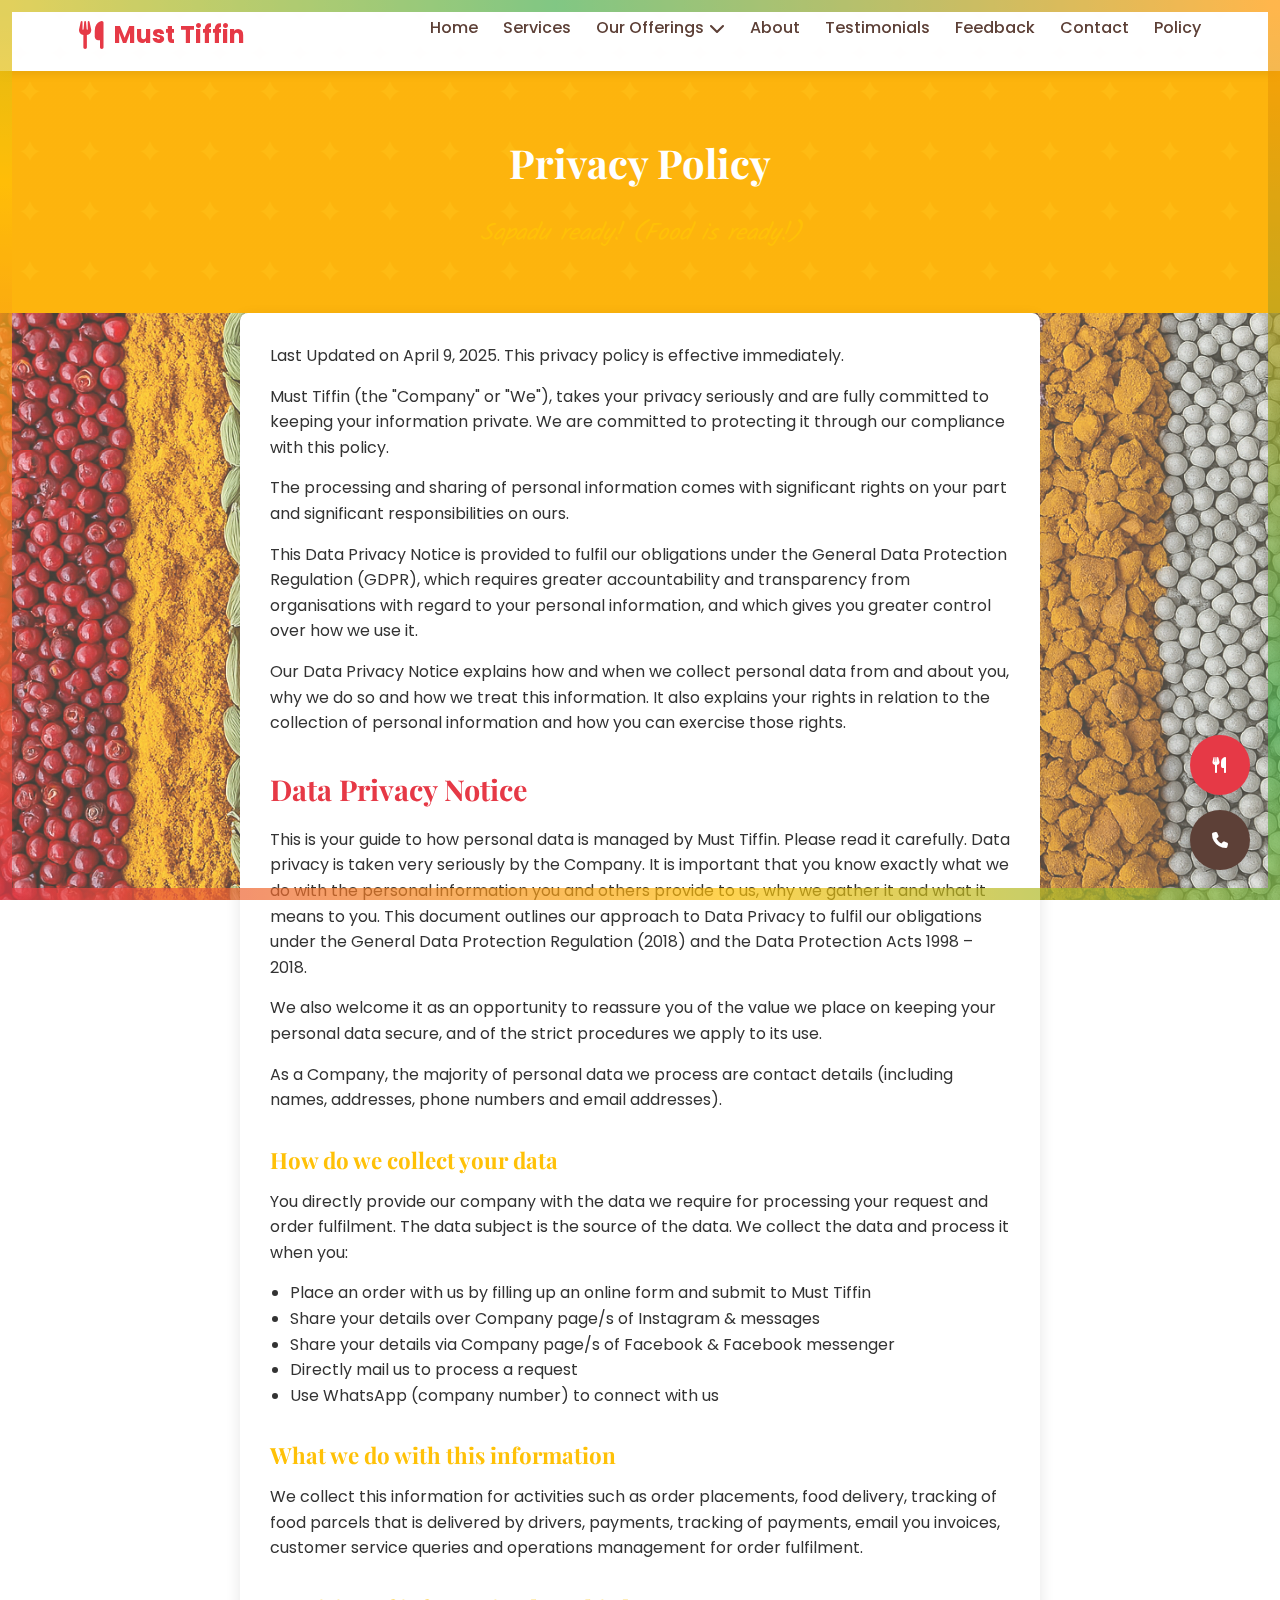
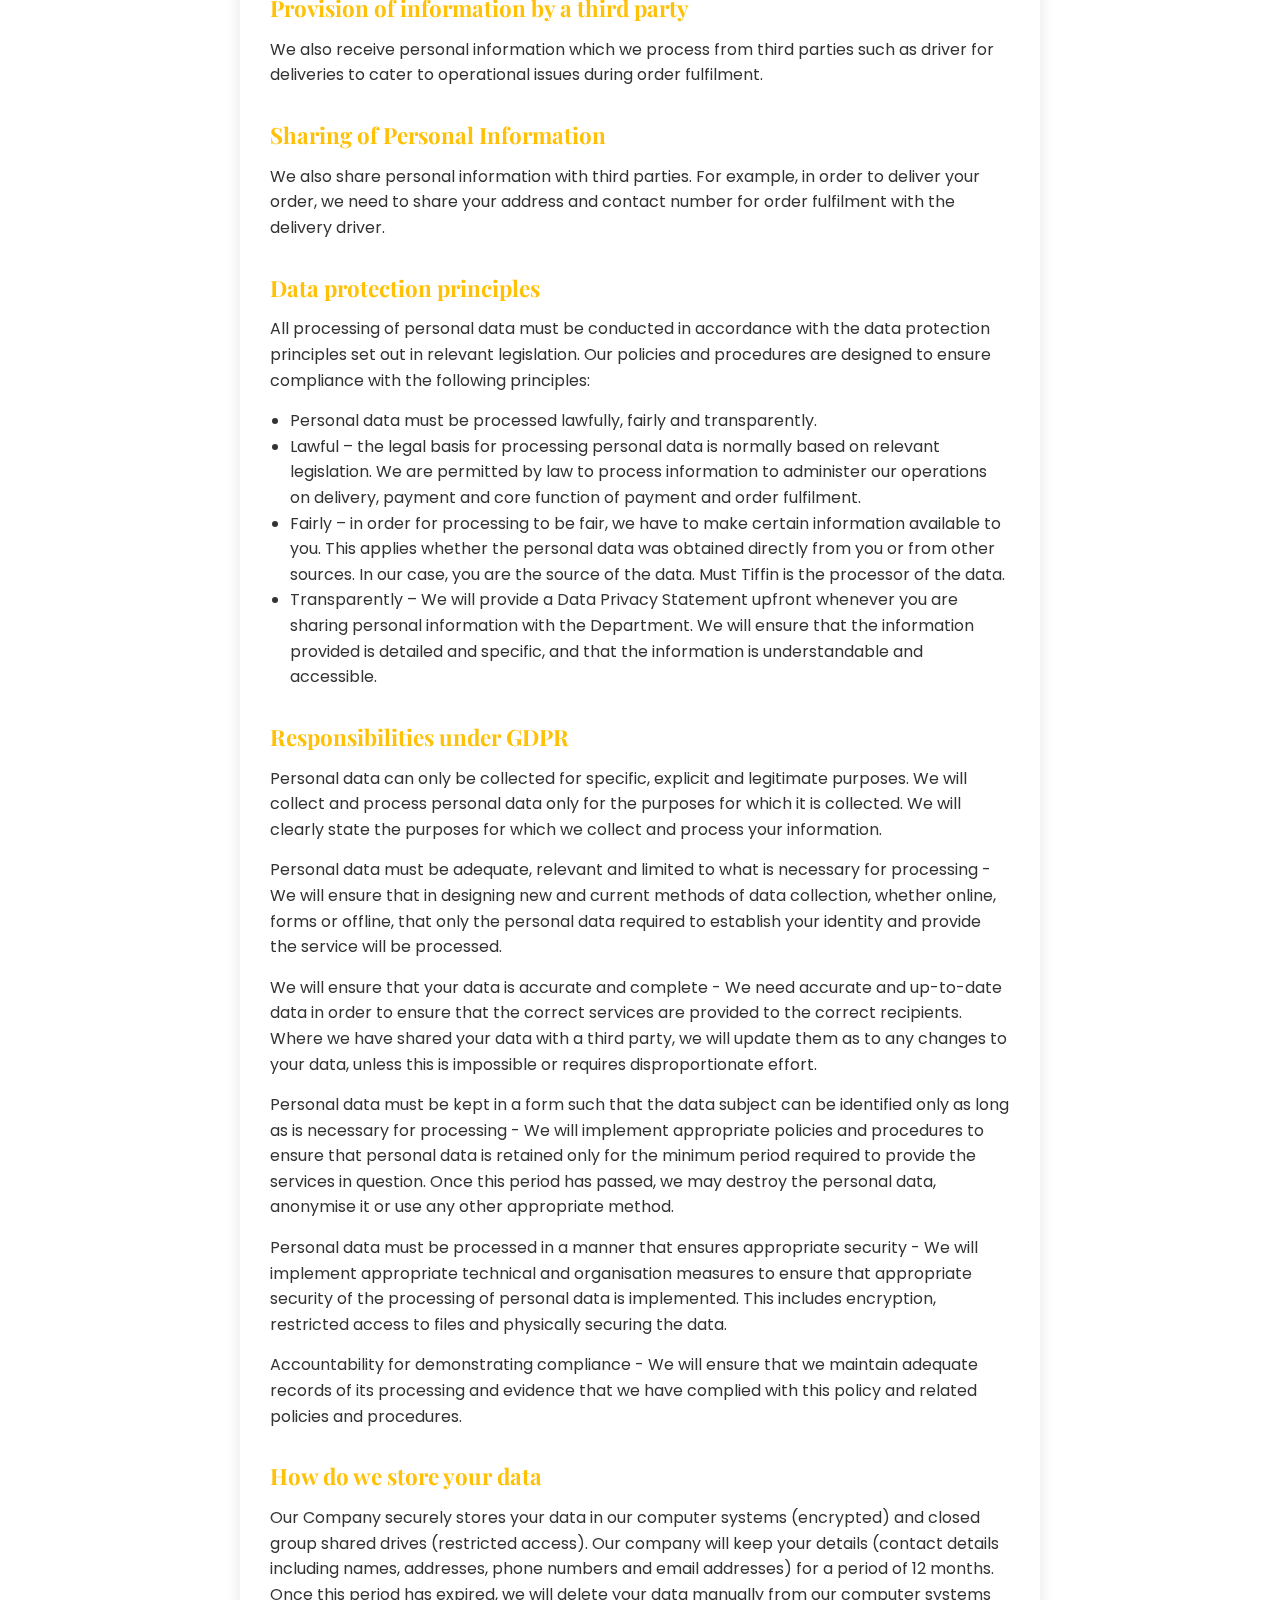
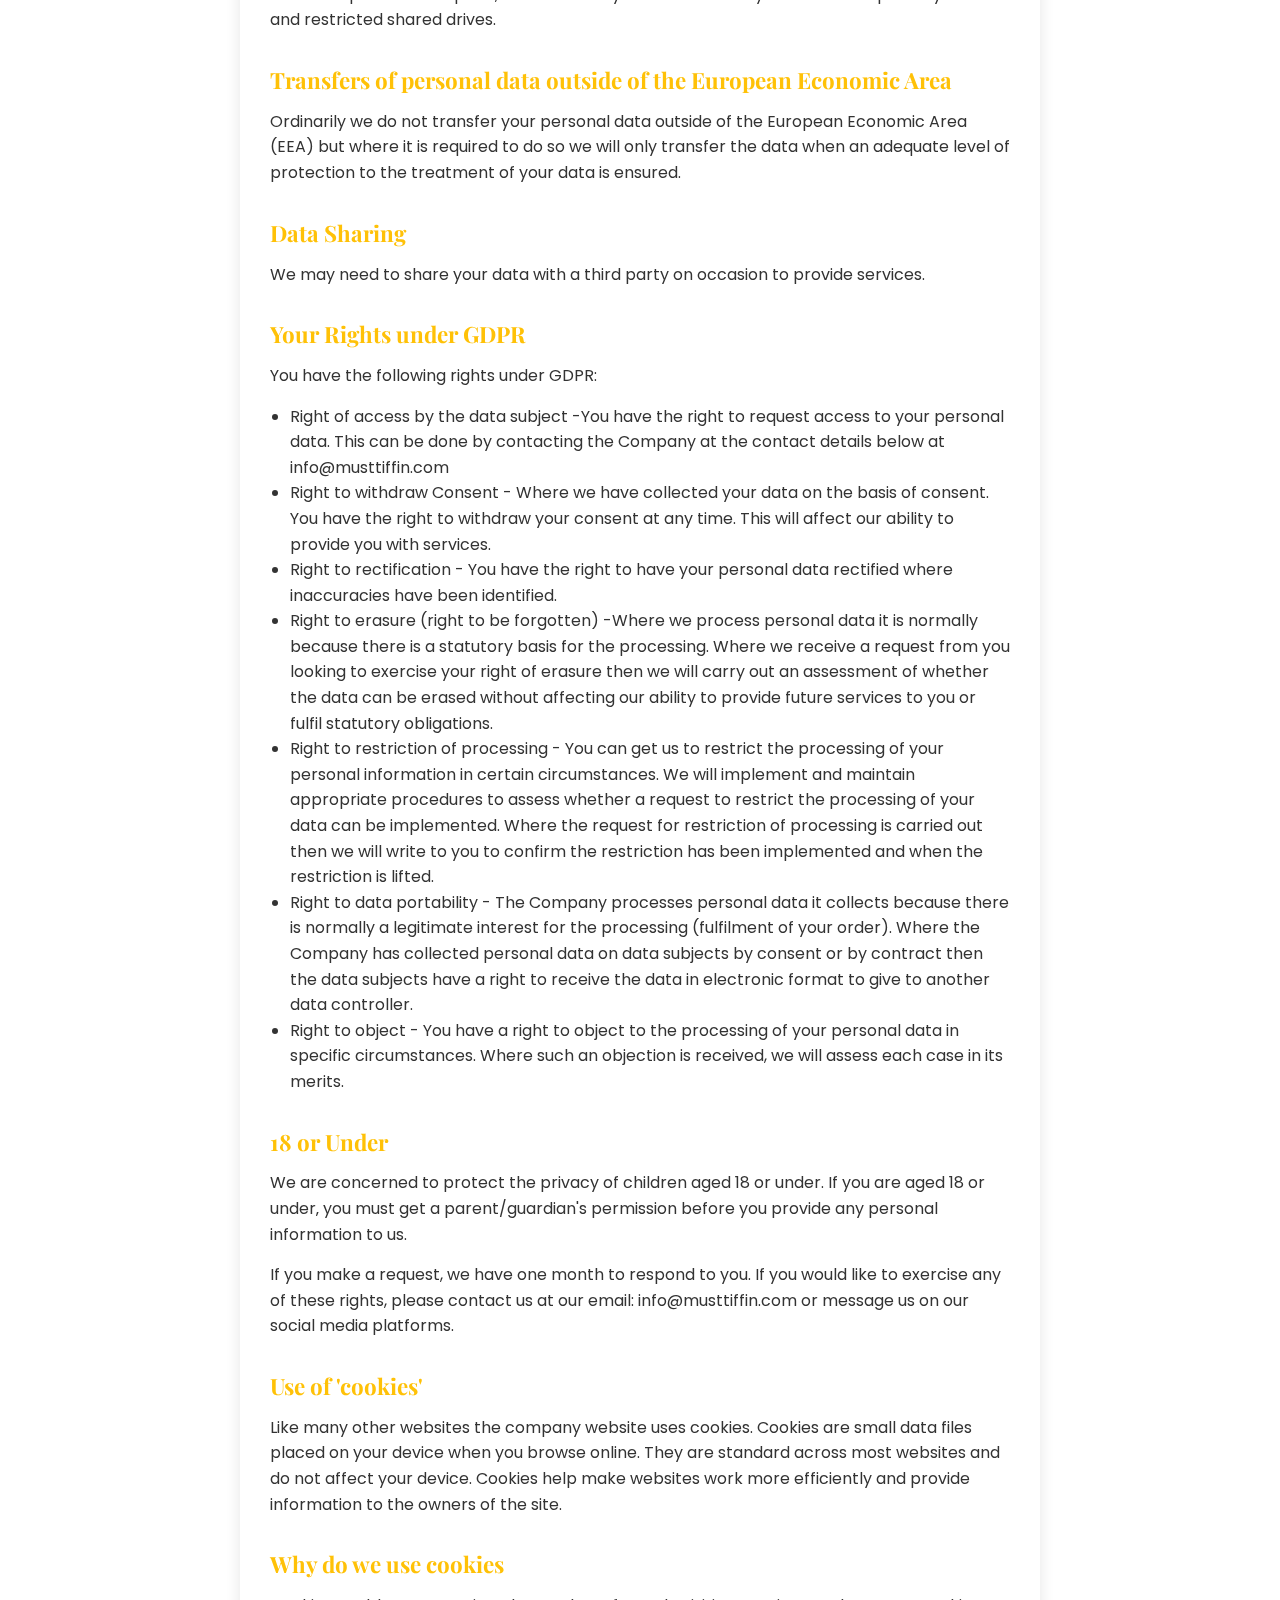
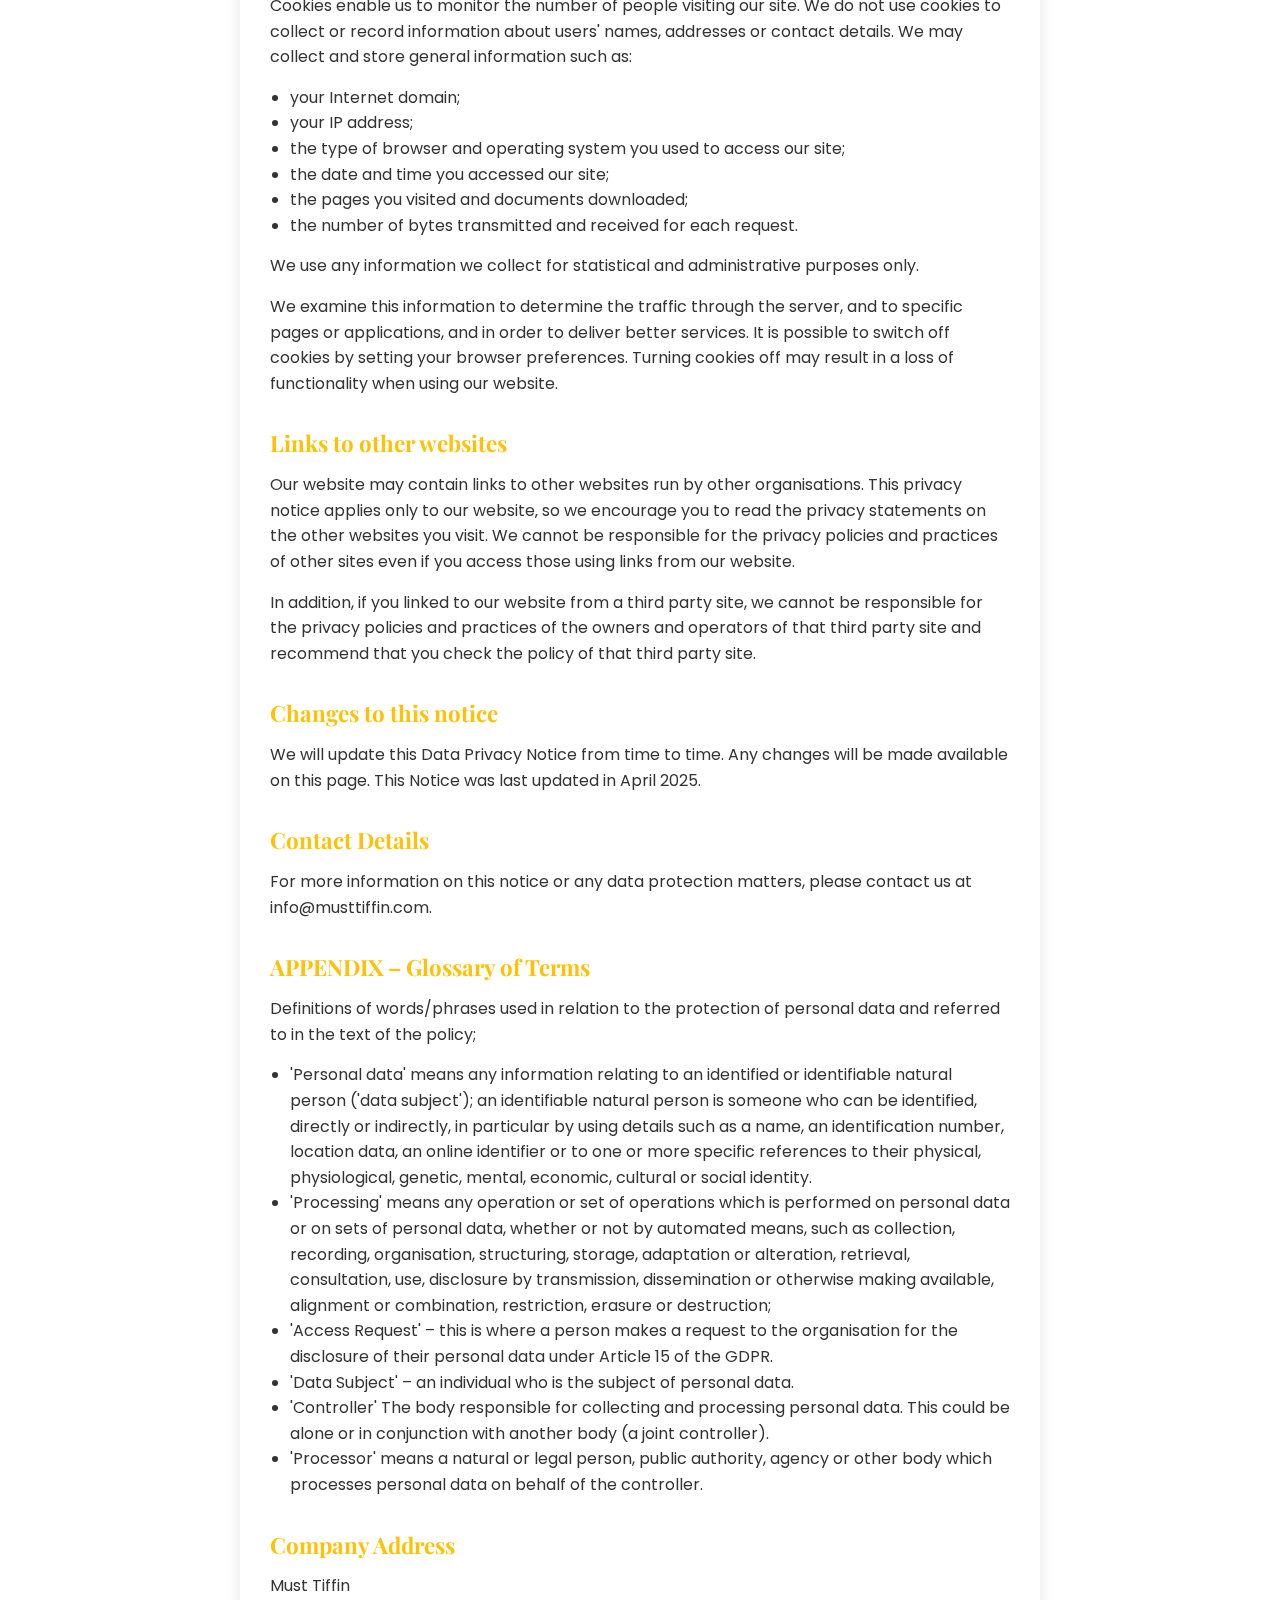
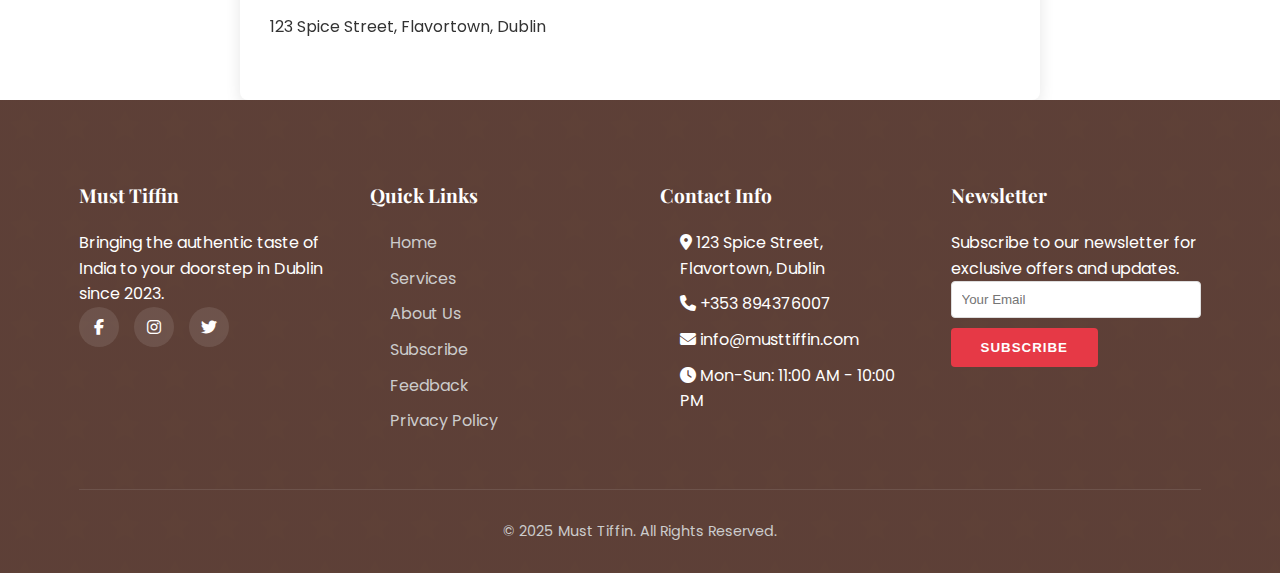
==== commit 561e2955: "mobile adjust" ====
--- a/policy.html
+++ b/policy.html
@@ -2,7 +2,7 @@
 <html lang="en">
 <head>
     <meta charset="UTF-8">
-    <meta name="viewport" content="width=device-width, initial-scale=1.0">
+    <meta name="viewport" content="width=device-width, initial-scale=1.0, maximum-scale=1.0, user-scalable=no">
     <title>Privacy Policy - Must Tiffin</title>
     <!-- Font Awesome for icons -->
     <link rel="stylesheet" href="https://cdnjs.cloudflare.com/ajax/libs/font-awesome/6.4.0/css/all.min.css">
@@ -14,33 +14,188 @@
     <link href="https://cdn.jsdelivr.net/npm/aos@2.3.4/dist/aos.css" rel="stylesheet">
     <link rel="stylesheet" href="style.css">
     <style>
+        body {
+            overflow-x: hidden; /* Prevent horizontal scrolling on mobile */
+        }
+        
         .policy-container {
             max-width: 800px;
             margin: 0 auto;
             background-color: white;
-            padding: 20px;
+            padding: 30px;
             border-radius: 8px;
             box-shadow: 0 5px 15px rgba(0, 0, 0, 0.1);
         }
+        
         .policy-section {
             margin-bottom: 30px;
         }
+        
         h2 {
             color: var(--primary-color);
             margin-top: 30px;
             margin-bottom: 15px;
-        }
+            font-size: 1.8rem;
+            word-wrap: break-word;
+        }
+        
         h3 {
             color: var(--accent-color);
             margin-top: 20px;
             margin-bottom: 10px;
-        }
+            font-size: 1.4rem;
+            word-wrap: break-word;
+        }
+        
         ul {
             margin-bottom: 15px;
             padding-left: 20px;
         }
+        
         .policy-container p {
             margin-bottom: 15px;
+            line-height: 1.6;
+        }
+        
+        /* Page Banner Styles */
+        .page-banner {
+            background-color: var(--primary-color);
+            color: white;
+            padding: 60px 20px;
+            text-align: center;
+            position: relative;
+            overflow: hidden;
+        }
+        
+        .page-banner h1 {
+            color: white;
+            margin-bottom: 20px;
+            font-size: 2.5rem;
+        }
+        
+        .page-banner .cultural-phrase {
+            font-family: 'Kalam', cursive;
+            font-size: 1.5rem;
+            color: var(--accent-color);
+            margin-bottom: 0;
+            font-style: italic;
+        }
+        
+        /* Mobile menu styles */
+        .nav-links {
+            display: flex;
+            gap: 25px;
+            list-style: none;
+        }
+        
+        .mobile-menu-btn {
+            display: none;
+            background: none;
+            border: none;
+            font-size: 24px;
+            color: var(--dark-color);
+            cursor: pointer;
+        }
+        
+        /* Enhanced responsive styles */
+        @media (max-width: 992px) {
+            .policy-container {
+                padding: 20px;
+            }
+            
+            .page-banner h1 {
+                font-size: 2.2rem;
+            }
+            
+            .page-banner .cultural-phrase {
+                font-size: 1.3rem;
+            }
+        }
+        
+        @media (max-width: 768px) {
+            .nav-links {
+                display: none;
+                position: fixed;
+                top: 70px;
+                left: 0;
+                width: 100%;
+                background-color: white;
+                flex-direction: column;
+                padding: 20px;
+                box-shadow: 0 5px 10px rgba(0, 0, 0, 0.1);
+                gap: 15px;
+                height: calc(100vh - 70px);
+                overflow-y: auto;
+                z-index: 999;
+            }
+            
+            .nav-links.active {
+                display: flex;
+            }
+            
+            .mobile-menu-btn {
+                display: block;
+            }
+            
+            .page-banner {
+                padding: 40px 15px;
+            }
+            
+            .page-banner h1 {
+                font-size: 2rem;
+            }
+            
+            .policy-container {
+                padding: 20px 15px;
+            }
+            
+            h2 {
+                font-size: 1.6rem;
+            }
+            
+            h3 {
+                font-size: 1.3rem;
+            }
+        }
+        
+        @media (max-width: 576px) {
+            .page-banner h1 {
+                font-size: 1.8rem;
+            }
+            
+            .page-banner .cultural-phrase {
+                font-size: 1.1rem;
+            }
+            
+            .policy-container {
+                padding: 15px;
+            }
+            
+            h2 {
+                font-size: 1.4rem;
+            }
+            
+            h3 {
+                font-size: 1.2rem;
+            }
+            
+            .floating-btn {
+                width: 45px;
+                height: 45px;
+            }
+            
+            .floating-actions {
+                bottom: 15px;
+                right: 15px;
+                gap: 10px;
+            }
+        }
+        
+        /* Fix for iOS devices to properly size elements */
+        @supports (-webkit-touch-callout: none) {
+            body {
+                -webkit-text-size-adjust: 100%;
+            }
         }
     </style>
 </head>
@@ -329,14 +484,15 @@
             AOS.init({
                 duration: 800,
                 easing: 'ease-in-out',
-                once: true
+                once: true,
+                disable: window.innerWidth < 768 ? 'phone' : false // Disable animations on mobile
             });
             
             // Load settings from settings.js
             loadSettings();
         });
         
-        // Mobile Menu Toggle
+        // Enhanced Mobile Menu Toggle
         const mobileMenuBtn = document.getElementById('mobile-menu-btn');
         const navLinks = document.querySelector('.nav-links');
 
@@ -345,9 +501,24 @@
             mobileMenuBtn.innerHTML = navLinks.classList.contains('active')
                 ? '<i class="fas fa-times"></i>'
                 : '<i class="fas fa-bars"></i>';
+                
+            // Prevent body scrolling when menu is open
+            document.body.style.overflow = navLinks.classList.contains('active') ? 'hidden' : '';
         });
-
-        // Smooth Scrolling for Anchor Links
+        
+        // Close mobile menu when clicking outside
+        document.addEventListener('click', function(e) {
+            if (navLinks.classList.contains('active') && 
+                !navLinks.contains(e.target) && 
+                e.target !== mobileMenuBtn && 
+                !mobileMenuBtn.contains(e.target)) {
+                navLinks.classList.remove('active');
+                mobileMenuBtn.innerHTML = '<i class="fas fa-bars"></i>';
+                document.body.style.overflow = '';
+            }
+        });
+
+        // Improved Smooth Scrolling for Anchor Links
         document.querySelectorAll('a[href^="#"]').forEach(anchor => {
             anchor.addEventListener('click', function(e) {
                 e.preventDefault();
@@ -357,8 +528,13 @@
 
                 const targetElement = document.querySelector(targetId);
                 if (targetElement) {
+                    // Account for fixed header height
+                    const headerOffset = 80;
+                    const elementPosition = targetElement.getBoundingClientRect().top;
+                    const offsetPosition = elementPosition + window.pageYOffset - headerOffset;
+
                     window.scrollTo({
-                        top: targetElement.offsetTop - 80,
+                        top: offsetPosition,
                         behavior: 'smooth'
                     });
 
@@ -366,6 +542,7 @@
                     if (navLinks.classList.contains('active')) {
                         navLinks.classList.remove('active');
                         mobileMenuBtn.innerHTML = '<i class="fas fa-bars"></i>';
+                        document.body.style.overflow = '';
                     }
                 }
             });
@@ -403,13 +580,32 @@
             }
         }
         
-        // Handle newsletter form
+        // Handle newsletter form with improved validation
         document.getElementById('footerNewsletterForm').addEventListener('submit', function(e) {
             e.preventDefault();
-            if (siteSettings.forms && siteSettings.forms.newsletter) {
-                window.open(siteSettings.forms.newsletter, '_blank');
+            const email = this.querySelector('input[type="email"]').value.trim();
+            if (validateEmail(email)) {
+                if (siteSettings.forms && siteSettings.forms.newsletter) {
+                    window.open(siteSettings.forms.newsletter, '_blank');
+                    this.querySelector('input[type="email"]').value = '';
+                }
+            } else {
+                alert('Please enter a valid email address');
             }
         });
+        
+        // Email validation function
+        function validateEmail(email) {
+            const re = /^(([^<>()\[\]\\.,;:\s@"]+(\.[^<>()\[\]\\.,;:\s@"]+)*)|(".+"))@((\[[0-9]{1,3}\.[0-9]{1,3}\.[0-9]{1,3}\.[0-9]{1,3}])|(([a-zA-Z\-0-9]+\.)+[a-zA-Z]{2,}))$/;
+            return re.test(String(email).toLowerCase());
+        }
+        
+        // Fix for iOS devices - add touchstart event listener
+        if (/iPhone|iPad|iPod/i.test(navigator.userAgent)) {
+            document.querySelectorAll('button, a').forEach(element => {
+                element.addEventListener('touchstart', function() {}, {passive: true});
+            });
+        }
     </script>
 </body>
 </html>
--- a/style.css
+++ b/style.css
@@ -4,14 +4,16 @@
  */
 
 :root {
-    --primary-color: #FF6B6B; /* Vibrant red */
-    --accent-color: #FFD166; /* Bold yellow */
-    --accent2-color: #4ECDC4; /* Turquoise */
-    --dark-color: #2F4858; /* Deep blue */
-    --light-color: #F9F7F3; /* Off-white */
-    --grey-color: #f8f9fa;
-    --success-color: #06D6A0; /* Green */
-    --info-color: #118AB2; /* Blue */
+    --primary-color: #E63946; /* Rich red */
+    --accent-color: #FFC107; /* Golden yellow - turmeric */
+    --accent2-color: #4CAF50; /* Vibrant green - coriander */
+    --accent3-color: #FF9800; /* Orange - spice */
+    --accent4-color: #9C27B0; /* Purple - eggplant */
+    --dark-color: #5D4037; /* Dark brown - cardamom */
+    --light-color: #FFF8E1; /* Cream - warm background */
+    --grey-color: #F5F5F5;
+    --success-color: #66BB6A; /* Green */
+    --info-color: #29B6F6; /* Blue */
     --warning-color: #FFA62B; /* Orange */
 }
 
@@ -25,7 +27,35 @@
     font-family: 'Poppins', sans-serif;
     line-height: 1.6;
     color: #333;
-    background-color: var(--light-color);
+    background-color: transparent !important;
+    background-image: url('images/background.png') !important;
+    background-size: cover !important;
+    background-position: center !important;
+    background-repeat: no-repeat !important;
+    background-attachment: fixed !important;
+    position: relative;
+}
+
+/* Remove overlay that might be hiding the background image */
+body::before {
+    content: '';
+    position: fixed;
+    inset: 0;
+    background: linear-gradient(to right, rgba(255,248,225,0.25), rgba(255,248,225,0.3));
+    z-index: -2;
+}
+
+/* Add colorful semi-transparent border */
+body::after {
+    content: '';
+    position: fixed;
+    inset: 0;
+    border: 12px solid transparent;
+    border-image: linear-gradient(45deg, var(--primary-color), var(--accent-color), var(--accent2-color), var(--accent3-color));
+    border-image-slice: 1;
+    pointer-events: none;
+    z-index: 9999;
+    opacity: 0.7;
 }
 
 h1, h2, h3, h4 {
@@ -57,6 +87,9 @@
     position: sticky;
     top: 0;
     z-index: 100;
+    background-image: linear-gradient(to right, rgba(255,255,255,0.95), rgba(255,255,255,0.95)), 
+                      url('data:image/svg+xml;utf8,<svg width="40" height="40" viewBox="0 0 40 40" xmlns="http://www.w3.org/2000/svg"><path d="M20 5C22 9 25 12 30 13C25 14 22 17 20 21C18 17 15 14 10 13C15 12 18 9 20 5Z" fill="%23FFE0B2" opacity="0.3"/></svg>');
+    background-size: 40px 40px;
 }
 
 .navbar {
@@ -228,6 +261,33 @@
     text-align: center;
     position: relative;
     overflow: hidden;
+    background-image: 
+        linear-gradient(to right, rgba(255,193,7,0.9), rgba(255,193,7,0.9)),
+        url('data:image/svg+xml;utf8,<svg width="60" height="60" viewBox="0 0 60 60" xmlns="http://www.w3.org/2000/svg"><path d="M30 10C32 15 35 20 40 20C35 22 32 25 30 30C28 25 25 22 20 20C25 20 28 15 30 10Z" fill="%23FFF8E1" opacity="0.4"/></svg>');
+    background-size: 60px 60px;
+}
+
+.page-banner::before,
+.page-banner::after {
+    content: "";
+    position: absolute;
+    width: 150px;
+    height: 150px;
+    background-image: url('data:image/svg+xml;utf8,<svg width="40" height="40" viewBox="0 0 40 40" xmlns="http://www.w3.org/2000/svg"><circle cx="20" cy="20" r="8" fill="%23E63946" opacity="0.2"/><path d="M20 5C22 9 25 12 30 13C25 14 22 17 20 21C18 17 15 14 10 13C15 12 18 9 20 5Z" fill="%23E63946" opacity="0.3"/></svg>');
+    background-size: 40px 40px;
+    z-index: -1;
+}
+
+.page-banner::before {
+    top: -50px;
+    left: -50px;
+    transform: rotate(30deg);
+}
+
+.page-banner::after {
+    bottom: -50px;
+    right: -50px;
+    transform: rotate(-15deg);
 }
 
 .page-banner h1 {
@@ -264,6 +324,7 @@
     transition: all 0.3s ease;
     border: none;
     cursor: pointer;
+    position: relative;
 }
 
 .btn:hover {
@@ -272,6 +333,24 @@
     box-shadow: 0 5px 15px rgba(0, 0, 0, 0.1);
 }
 
+.btn:hover::before {
+    content: "";
+    position: absolute;
+    top: 50%;
+    left: 50%;
+    width: 10px;
+    height: 10px;
+    background: rgba(255, 255, 255, 0.5);
+    border-radius: 50%;
+    transform: translate(-50%, -50%);
+    animation: masalaSplash 0.6s ease-out;
+}
+
+@keyframes masalaSplash {
+    0% { width: 0; height: 0; opacity: 0.8; }
+    100% { width: 150px; height: 150px; opacity: 0; }
+}
+
 .btn-secondary {
     background-color: var(--accent-color);
     color: var(--dark-color);
@@ -300,6 +379,10 @@
 .service-details {
     padding: 80px 0;
     background-color: white;
+    background-image: 
+        linear-gradient(to right, rgba(255,255,255,0.95), rgba(255,255,255,0.95)),
+        url('data:image/svg+xml;utf8,<svg width="40" height="40" viewBox="0 0 40 40" xmlns="http://www.w3.org/2000/svg"><path d="M20 10C21 13 23 15 26 16C23 17 21 19 20 22C19 19 17 17 14 16C17 15 19 13 20 10Z" fill="%23FFA62B" opacity="0.1"/></svg>');
+    background-size: 40px 40px;
 }
 
 .service-row {
@@ -363,6 +446,80 @@
     color: var(--success-color);
     margin-right: 10px;
     font-size: 1.2rem;
+}
+
+/* Service Card Image Styling */
+.service-image-link {
+    display: block;
+    text-decoration: none;
+    color: inherit;
+    overflow: hidden;
+    border-radius: 10px 10px 0 0;
+}
+
+.service-image {
+    height: 200px;
+    overflow: hidden;
+    position: relative;
+    transition: transform 0.3s ease;
+}
+
+.service-image img {
+    width: 100%;
+    height: 100%;
+    object-fit: cover;
+    transition: transform 0.5s ease;
+}
+
+.service-card:hover .service-image img {
+    transform: scale(1.1);
+}
+
+.image-overlay {
+    position: absolute;
+    top: 0;
+    left: 0;
+    width: 100%;
+    height: 100%;
+    background: rgba(0, 0, 0, 0.5);
+    display: flex;
+    align-items: center;
+    justify-content: center;
+    opacity: 0;
+    transition: opacity 0.3s ease;
+}
+
+.service-image:hover .image-overlay {
+    opacity: 1;
+}
+
+.click-text {
+    color: white;
+    font-size: 1.2rem;
+    font-weight: bold;
+    padding: 8px 15px;
+    border: 2px solid white;
+    border-radius: 4px;
+    transform: translateY(10px);
+    transition: transform 0.3s ease;
+}
+
+.service-image:hover .click-text {
+    transform: translateY(0);
+}
+
+/* Punch Line Styling */
+.punch-line {
+    font-family: 'Kalam', cursive;
+    font-style: italic;
+    color: var(--primary-color);
+    margin-bottom: 20px;
+    font-size: 1.05rem;
+    line-height: 1.4;
+    min-height: 3em;
+    display: flex;
+    align-items: center;
+    justify-content: center;
 }
 
 /* Pricing Cards */
@@ -454,10 +611,43 @@
     text-align: center;
 }
 
+.pricing-card::before {
+    content: "";
+    position: absolute;
+    inset: -2px;
+    z-index: -1;
+    background: linear-gradient(45deg, var(--accent-color), var(--primary-color), var(--accent2-color), var(--accent3-color));
+    border-radius: 12px;
+    opacity: 0;
+    transition: opacity 0.3s;
+}
+
+.pricing-card:hover::before {
+    opacity: 1;
+}
+
 /* Weekly Menu */
 .weekly-menu {
     padding: 80px 0;
-    background-color: var(--grey-color);
+    background-color: var(--light-color);
+    background-image: 
+        linear-gradient(to right, rgba(255,248,225,0.9), rgba(255,248,225,0.9)),
+        url('data:image/svg+xml;utf8,<svg width="30" height="30" viewBox="0 0 30 30" xmlns="http://www.w3.org/2000/svg"><path d="M15 5C16 7 18 9 20 9C18 10 16 12 15 14C14 12 12 10 10 9C12 9 14 7 15 5Z" fill="%23FFC107" opacity="0.3"/></svg>');
+    background-size: 30px 30px;
+    position: relative;
+    overflow: hidden;
+}
+
+.weekly-menu::before {
+    content: "";
+    position: absolute;
+    top: -50px;
+    right: -50px;
+    width: 200px;
+    height: 200px;
+    background: var(--accent3-color);
+    opacity: 0.1;
+    border-radius: 50%;
 }
 
 .menu-grid {
@@ -530,6 +720,12 @@
 .services-section {
     padding: 80px 0;
     background-color: white;
+    background-image: 
+        linear-gradient(to right, rgba(255,255,255,0.95), rgba(255,255,255,0.95)),
+        url('data:image/svg+xml;utf8,<svg width="100" height="100" viewBox="0 0 100 100" xmlns="http://www.w3.org/2000/svg"><circle cx="50" cy="50" r="45" stroke="%23FFE0B2" stroke-width="0.5" fill="none"/><circle cx="50" cy="50" r="35" stroke="%23FFE0B2" stroke-width="0.5" fill="none"/><circle cx="50" cy="50" r="25" stroke="%23FFE0B2" stroke-width="0.5" fill="none"/></svg>');
+    background-size: 100px 100px;
+    position: relative;
+    overflow: hidden;
 }
 
 .section-title {
@@ -546,6 +742,15 @@
     height: 4px;
     background-color: var(--accent-color);
     margin: 15px auto 0;
+}
+
+.section-title::before {
+    content: "❋";
+    display: block;
+    color: var(--accent3-color);
+    font-size: 2rem;
+    margin-bottom: 10px;
+    opacity: 0.6;
 }
 
 .services-container {
@@ -618,6 +823,10 @@
 .faq-section {
     padding: 80px 0;
     background-color: white;
+    background-image: 
+        linear-gradient(to right, rgba(255,255,255,0.95), rgba(255,255,255,0.95)),
+        url('data:image/svg+xml;utf8,<svg width="30" height="30" viewBox="0 0 30 30" xmlns="http://www.w3.org/2000/svg"><path d="M15 5L17 10L22 10L18 13L20 18L15 15L10 18L12 13L8 10L13 10L15 5Z" fill="%234CAF50" opacity="0.1"/></svg>');
+    background-size: 30px 30px;
 }
 
 .accordion {
@@ -679,6 +888,10 @@
 .order-form-section {
     background-color: white;
     padding: 80px 0;
+    background-image: 
+        linear-gradient(to right, rgba(255,255,255,0.95), rgba(255,255,255,0.95)),
+        url('data:image/svg+xml;utf8,<svg width="50" height="50" viewBox="0 0 50 50" xmlns="http://www.w3.org/2000/svg"><path d="M25 10C27 16 31 20 37 22C31 24 27 28 25 34C23 28 19 24 13 22C19 20 23 16 25 10Z" fill="%234CAF50" opacity="0.1"/></svg>');
+    background-size: 50px 50px;
 }
 
 .order-form-container {
@@ -702,8 +915,13 @@
 
 /* Testimonials */
 .testimonials-section {
-    background-color: var(--grey-color);
+    background-color: var(--light-color);
     padding: 80px 0;
+    background-image: 
+        linear-gradient(to right, rgba(255,248,225,0.9), rgba(255,248,225,0.9)),
+        url('data:image/svg+xml;utf8,<svg width="60" height="60" viewBox="0 0 60 60" xmlns="http://www.w3.org/2000/svg"><path d="M30 20L35 30L45 32L37.5 40L39 50L30 45L21 50L22.5 40L15 32L25 30L30 20Z" fill="%23FFC107" opacity="0.1"/></svg>');
+    background-size: 60px 60px;
+    position: relative;
 }
 
 .testimonials-container {
@@ -752,6 +970,10 @@
 .gallery-section {
     padding: 80px 0;
     background-color: white;
+    background-image: 
+        linear-gradient(to right, rgba(255,255,255,0.95), rgba(255,255,255,0.95)),
+        url('data:image/svg+xml;utf8,<svg width="40" height="40" viewBox="0 0 40 40" xmlns="http://www.w3.org/2000/svg"><circle cx="20" cy="20" r="3" fill="%23E63946" opacity="0.1"/></svg>');
+    background-size: 40px 40px;
 }
 
 .gallery-grid {
@@ -814,6 +1036,12 @@
     background-color: var(--dark-color);
     color: white;
     padding: 60px 0 30px;
+    background-image: 
+        linear-gradient(to right, rgba(93,64,55,0.95), rgba(93,64,55,0.95)),
+        url('data:image/svg+xml;utf8,<svg width="50" height="50" viewBox="0 0 50 50" xmlns="http://www.w3.org/2000/svg"><path d="M25 10L30 20L40 22L32.5 30L35 40L25 35L15 40L17.5 30L10 22L20 20L25 10Z" fill="%23FFC107" opacity="0.1"/></svg>');
+    background-size: 50px 50px;
+    position: relative;
+    overflow: hidden;
 }
 
 .footer-content {
@@ -911,6 +1139,191 @@
 
 .call-btn {
     background-color: var(--dark-color);
+}
+
+/* Sound Toggle Button */
+.sound-toggle {
+    position: fixed;
+    bottom: 30px;
+    left: 30px;
+    z-index: 99;
+}
+
+.sound-btn {
+    display: flex;
+    align-items: center;
+    justify-content: center;
+    width: 60px;
+    height: 60px;
+    border-radius: 50%;
+    background-color: var(--accent2-color);
+    color: white;
+    border: none;
+    box-shadow: 0 5px 15px rgba(0, 0, 0, 0.2);
+    transition: transform 0.3s, background-color 0.3s;
+    cursor: pointer;
+    font-size: 1.2rem;
+}
+
+.sound-btn:hover {
+    transform: scale(1.1);
+    background-color: var(--accent-color);
+}
+
+.play-prompt {
+    position: fixed;
+    bottom: 90px;
+    left: 30px;
+    z-index: 100;
+    background-color: rgba(255, 255, 255, 0.9);
+    padding: 10px 15px;
+    border-radius: 30px;
+    box-shadow: 0 5px 15px rgba(0, 0, 0, 0.2);
+    animation: pulse 2s infinite;
+    display: flex;
+    align-items: center;
+}
+
+.play-prompt-btn {
+    background: none;
+    border: none;
+    font-size: 0.9rem;
+    font-weight: 600;
+    color: var(--dark-color);
+    cursor: pointer;
+    display: flex;
+    align-items: center;
+    gap: 8px;
+}
+
+@keyframes pulse {
+    0% { box-shadow: 0 0 0 0 rgba(78, 205, 196, 0.7); }
+    70% { box-shadow: 0 0 0 10px rgba(78, 205, 196, 0); }
+    100% { box-shadow: 0 0 0 0 rgba(78, 205, 196, 0); }
+}
+
+/* Food decoration elements */
+.food-decoration {
+    position: absolute;
+    font-size: 24px;
+    opacity: 0.7;
+    filter: drop-shadow(0 0 5px rgba(255, 255, 255, 0.3));
+    z-index: 2;
+    animation: float 6s ease-in-out infinite;
+}
+
+.food-decoration.spice1 {
+    top: 20%;
+    left: 10%;
+    animation-delay: 0s;
+    font-size: 32px;
+}
+
+.food-decoration.spice2 {
+    top: 15%;
+    right: 15%;
+    animation-delay: 2s;
+    font-size: 28px;
+}
+
+.food-decoration.spice3 {
+    bottom: 15%;
+    left: 15%;
+    animation-delay: 1s;
+    font-size: 30px;
+}
+
+.food-decoration.spice4 {
+    bottom: 20%;
+    right: 10%;
+    animation-delay: 3s;
+    font-size: 34px;
+}
+
+/* Add more food decoration classes */
+.masala-container {
+    position: absolute;
+    top: -50px;
+    left: -50px;
+    width: 150px;
+    height: 150px;
+    z-index: -1;
+    opacity: 0.1;
+    transform: rotate(-15deg);
+}
+
+.masala-circle {
+    position: absolute;
+    border-radius: 50%;
+}
+
+.masala-circle.turmeric {
+    width: 60px;
+    height: 60px;
+    background-color: var(--accent-color);
+    top: 20px;
+    left: 30px;
+}
+
+.masala-circle.paprika {
+    width: 40px;
+    height: 40px;
+    background-color: var(--primary-color);
+    top: 60px;
+    left: 80px;
+}
+
+.masala-circle.coriander {
+    width: 50px;
+    height: 50px;
+    background-color: var(--accent2-color);
+    top: 10px;
+    left: 90px;
+}
+
+.thali-pattern {
+    position: absolute;
+    width: 200px;
+    height: 200px;
+    border-radius: 50%;
+    border: 2px dashed var(--accent-color);
+    opacity: 0.2;
+    z-index: -1;
+}
+
+.thali-pattern.large {
+    width: 250px;
+    height: 250px;
+    right: -100px;
+    bottom: -100px;
+}
+
+.thali-pattern.medium {
+    width: 150px;
+    height: 150px;
+    right: -50px;
+    bottom: -50px;
+}
+
+.thali-pattern.small {
+    width: 100px;
+    height: 100px;
+    right: -30px;
+    bottom: -30px;
+}
+
+@keyframes float {
+    0% { transform: translateY(0) rotate(0deg); }
+    50% { transform: translateY(-15px) rotate(5deg); }
+    100% { transform: translateY(0) rotate(0deg); }
+}
+
+@keyframes spiceShake {
+    0% { transform: rotate(0deg); }
+    25% { transform: rotate(5deg); }
+    50% { transform: rotate(0eg); }
+    75% { transform: rotate(-5deg); }
+    100% { transform: rotate(0deg); }
 }
 
 /* Responsive */
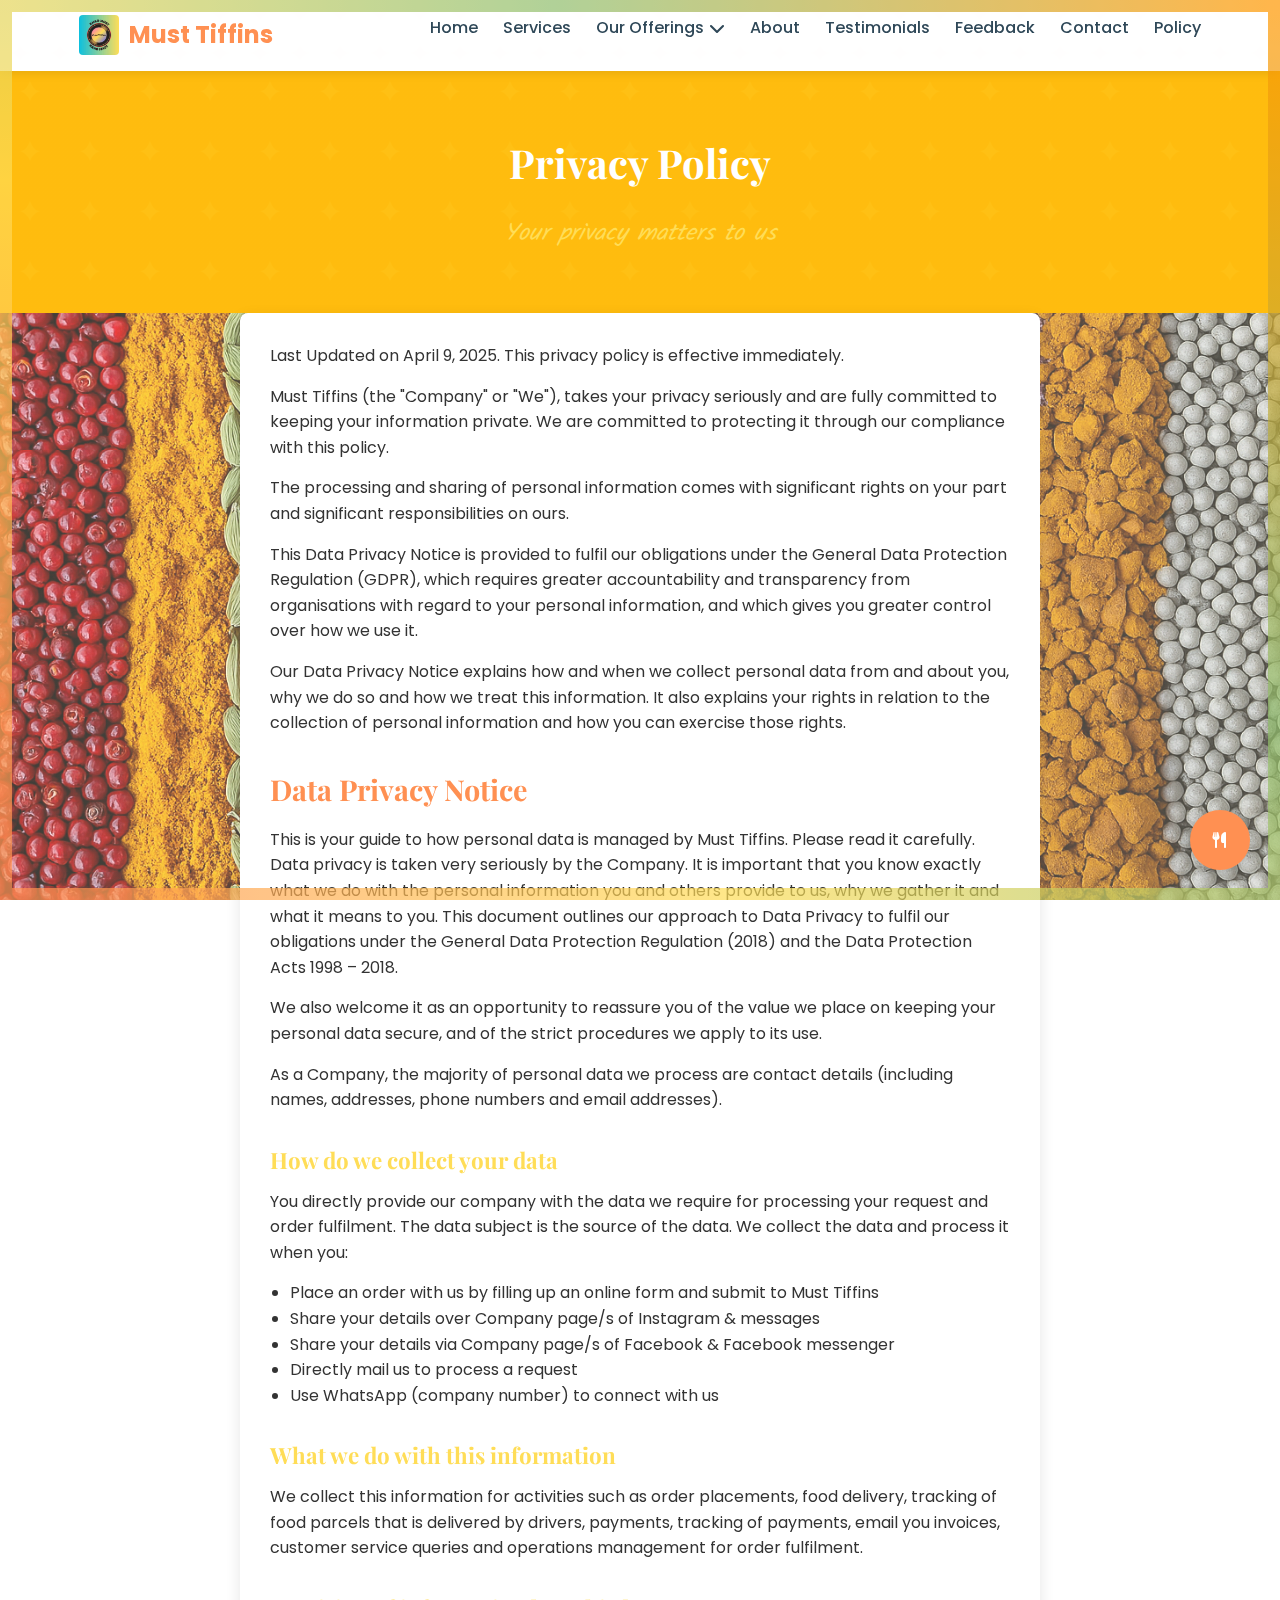
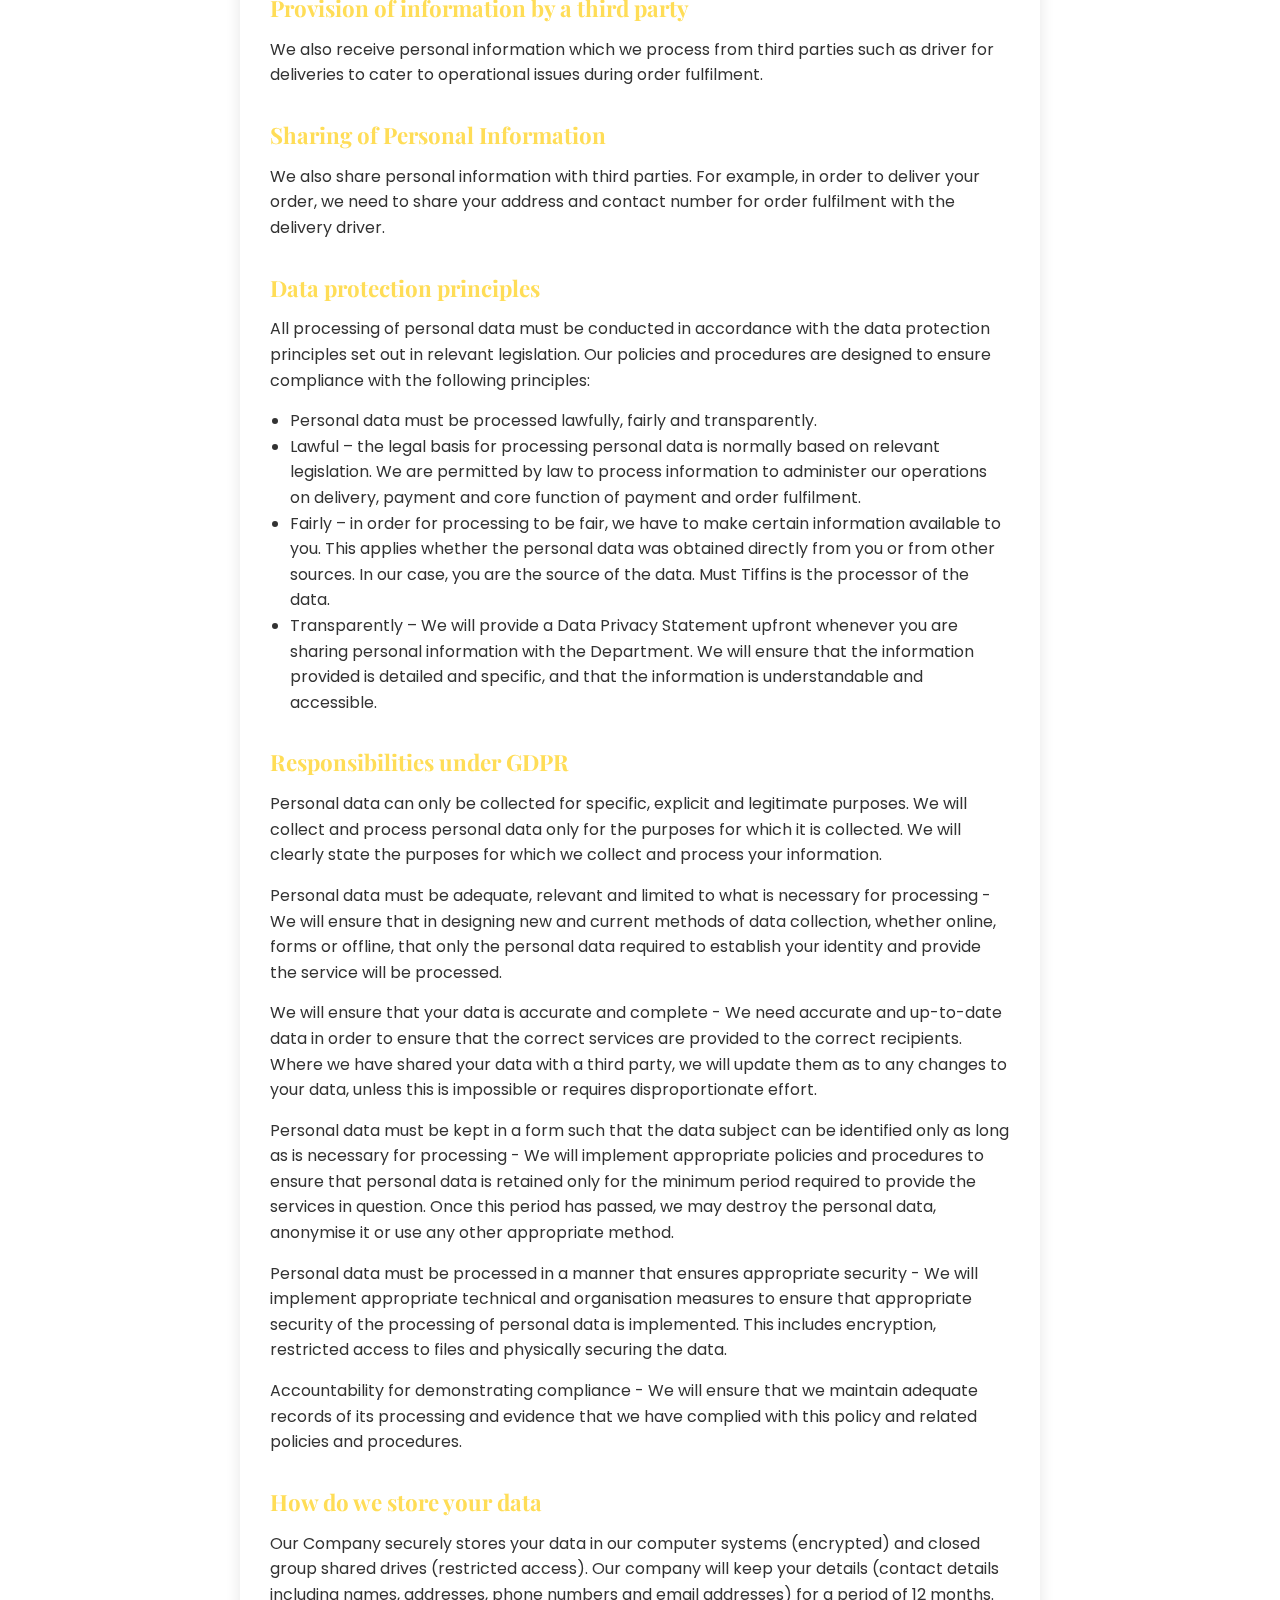
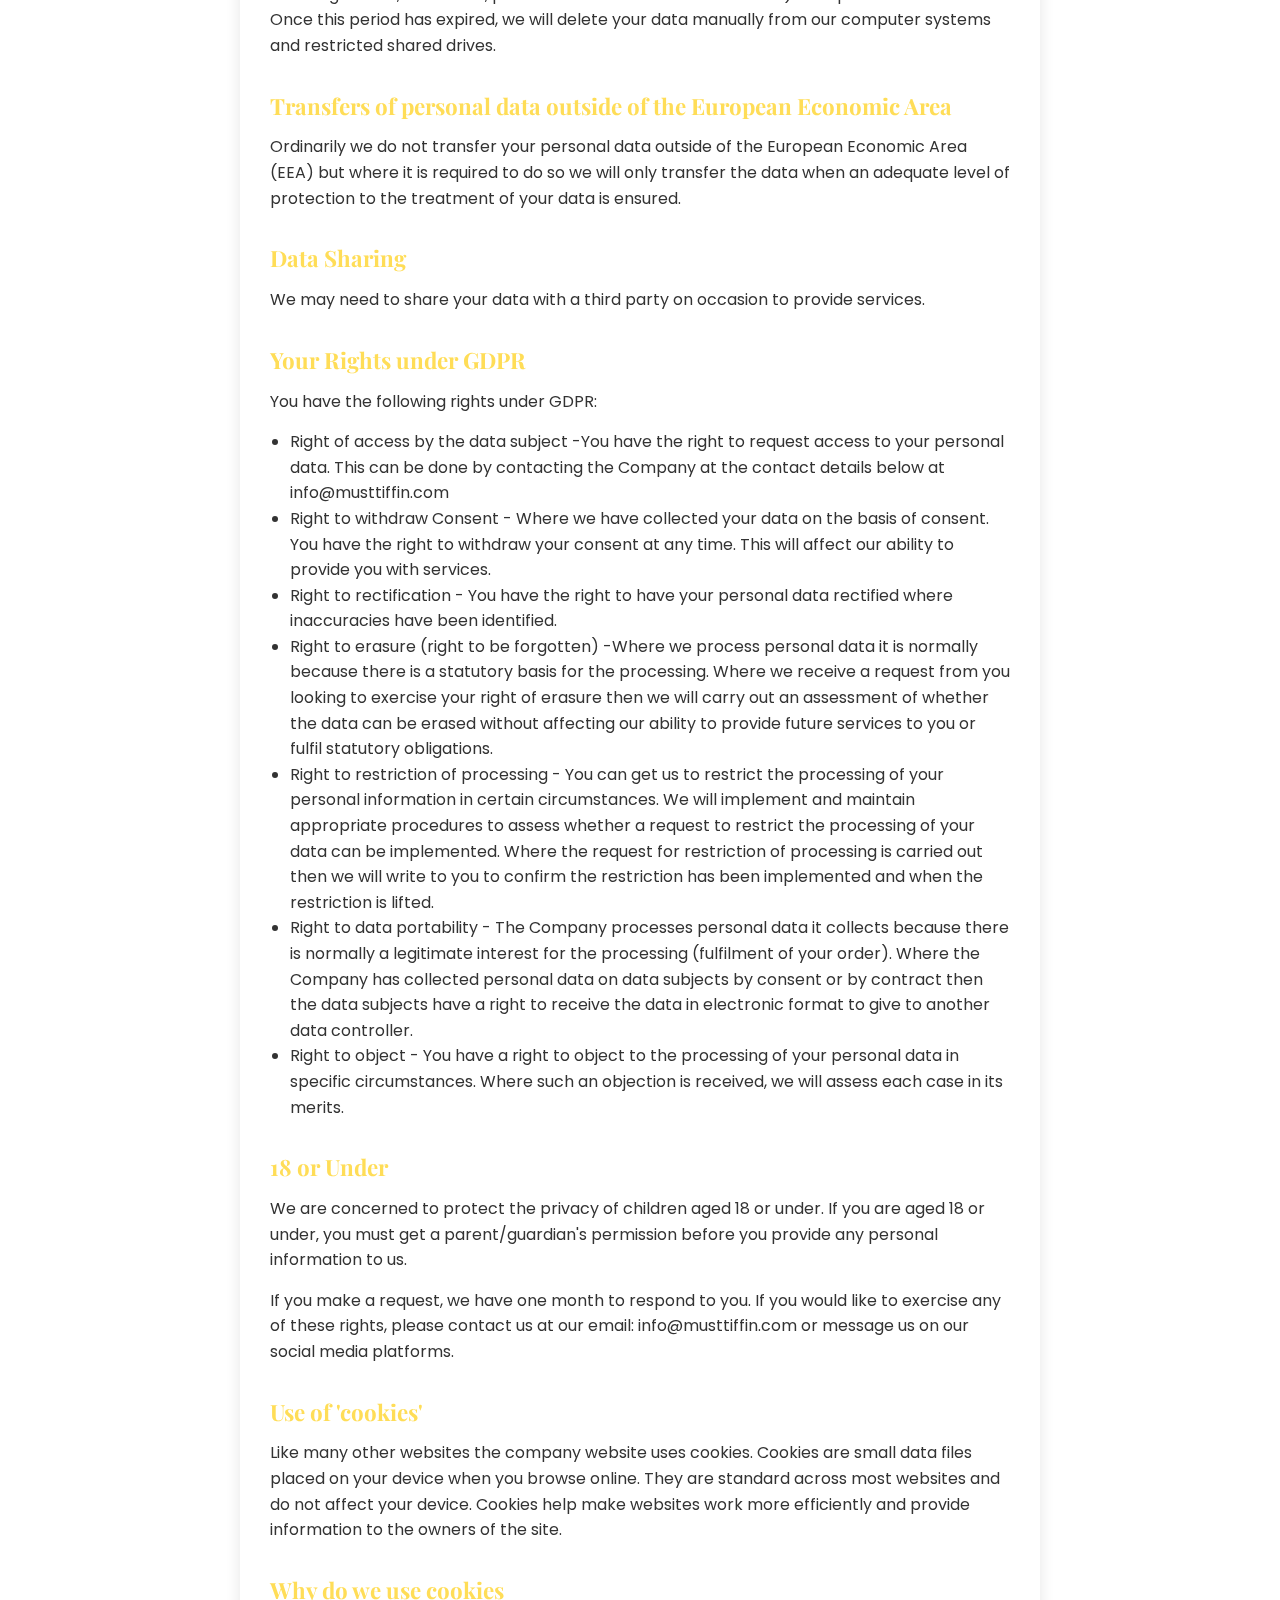
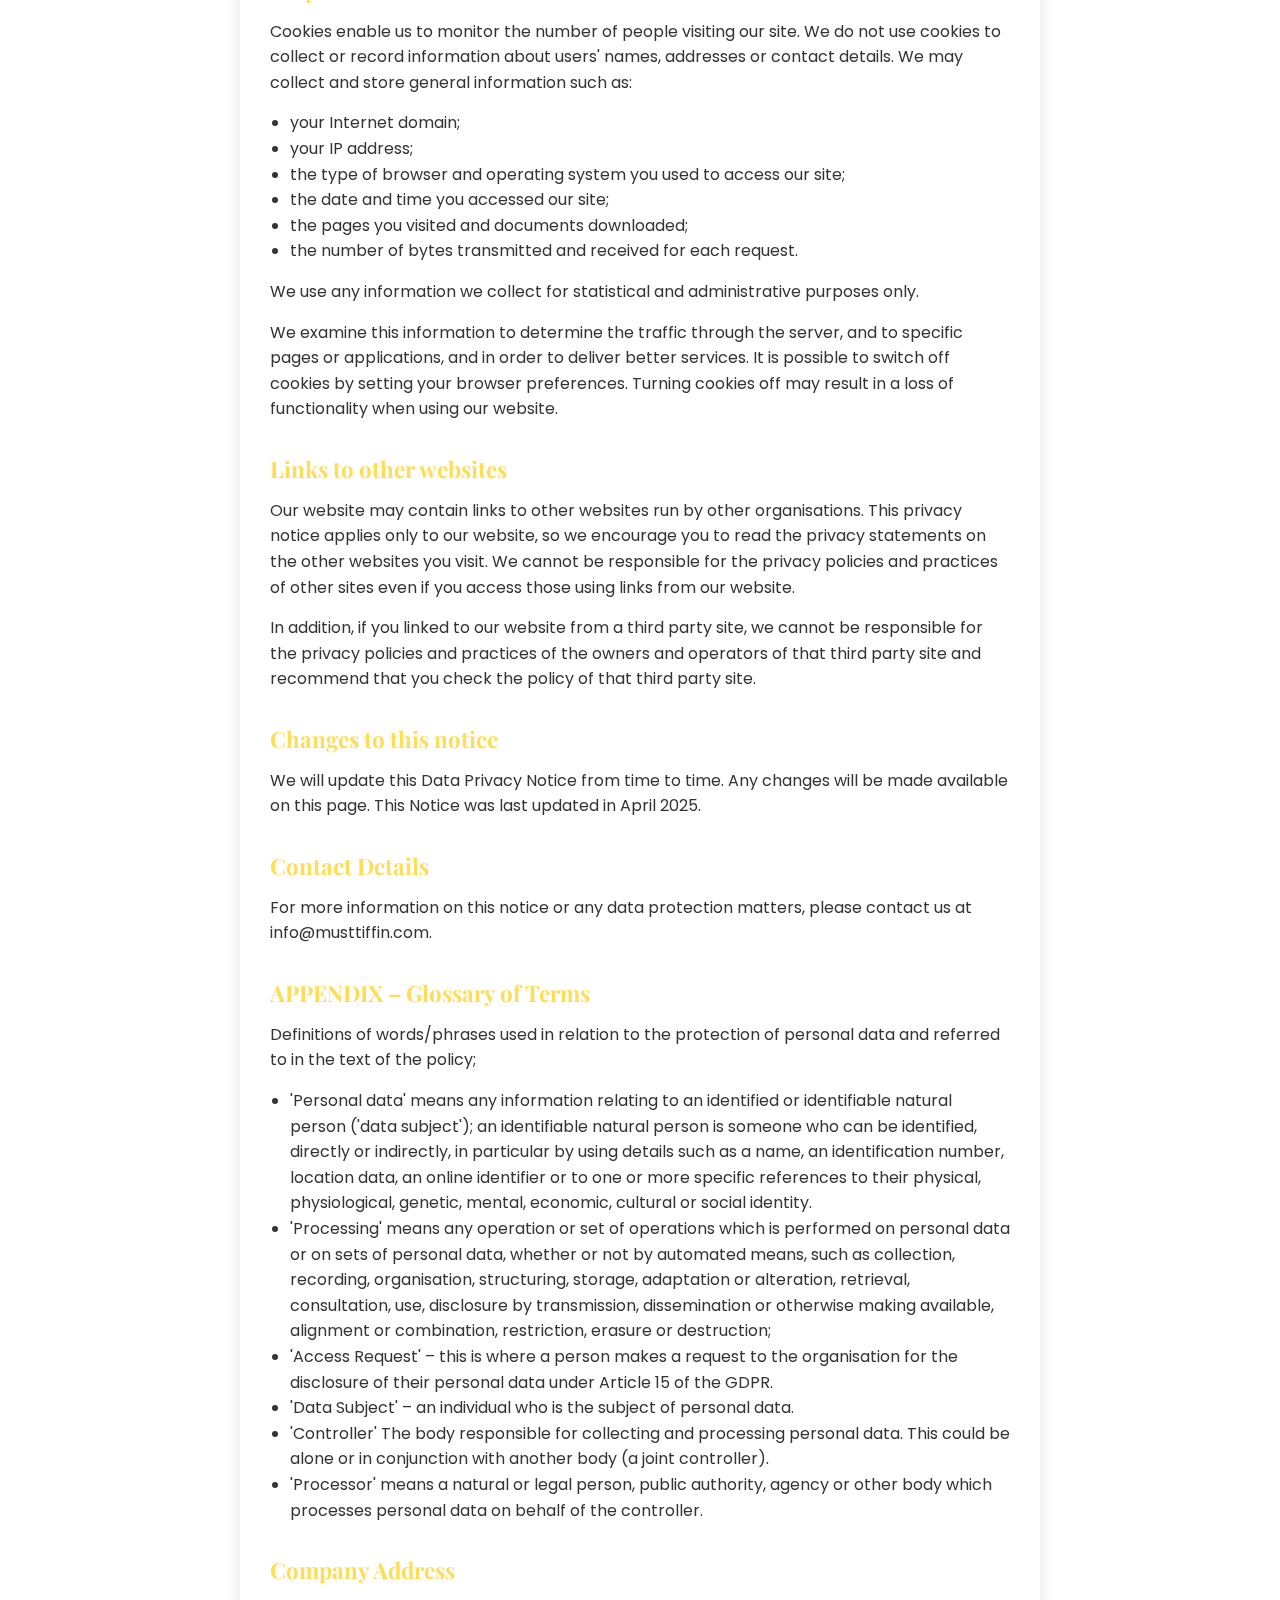
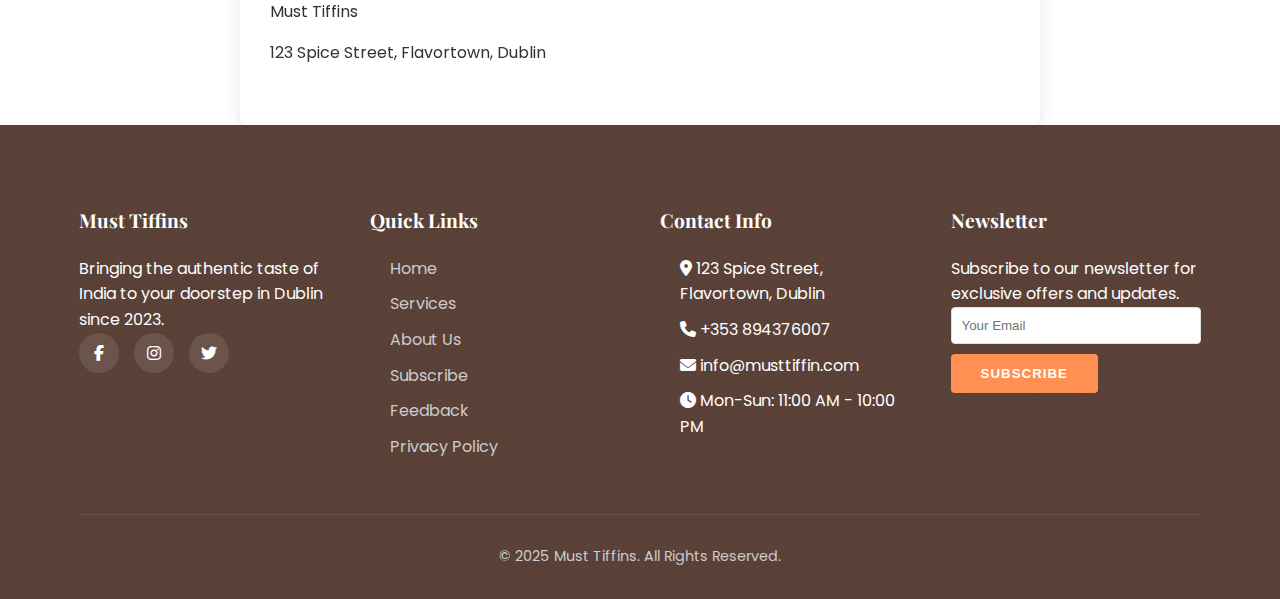
==== commit 8c7fb3d1: "logo, music, image" ====
--- a/policy.html
+++ b/policy.html
@@ -3,7 +3,7 @@
 <head>
     <meta charset="UTF-8">
     <meta name="viewport" content="width=device-width, initial-scale=1.0, maximum-scale=1.0, user-scalable=no">
-    <title>Privacy Policy - Must Tiffin</title>
+    <title>Privacy Policy - Must Tiffins</title>
     <!-- Font Awesome for icons -->
     <link rel="stylesheet" href="https://cdnjs.cloudflare.com/ajax/libs/font-awesome/6.4.0/css/all.min.css">
     <!-- Google Fonts -->
@@ -14,8 +14,28 @@
     <link href="https://cdn.jsdelivr.net/npm/aos@2.3.4/dist/aos.css" rel="stylesheet">
     <link rel="stylesheet" href="style.css">
     <style>
+        :root {
+            --primary-color: #FF9052; /* Warm Orange - for primary buttons, CTA */
+            --accent-color: #FFDD57; /* Sunrise Yellow - for highlights, section headings */
+            --accent2-color: #90BE6D; /* Fresh Green - for secondary accent elements */
+            --dark-color: #2F4858; /* Deep blue - keeping original */
+            --light-color: #F9F7F3; /* Off-white - keeping original */
+            --grey-color: #f8f9fa;
+            --success-color: #90BE6D; /* Fresh Green - using for success messages */
+            --info-color: #118AB2; /* Blue - keeping original */
+            --warning-color: #FF9052; /* Warm Orange - using for warnings */
+        }
+        
         body {
             overflow-x: hidden; /* Prevent horizontal scrolling on mobile */
+        }
+        
+        .logo-image {
+            height: 40px;
+            width: auto;
+            margin-right: 10px;
+            border-radius: 4px;
+            object-fit: cover;
         }
         
         .policy-container {
@@ -204,7 +224,7 @@
     <header>
         <div class="container">
             <nav class="navbar">
-                <a href="index.html" class="logo"><i class="fas fa-utensils"></i> Must Tiffin</a>
+                <a href="index.html" class="logo" onclick="toggleMute(); return false;" id="logoAudioToggle" title="Click to play/pause music"><img src="images/logo.jpeg" alt="Must Tiffins Logo" class="logo-image"> Must Tiffins</a>
                 <ul class="nav-links">
                     <li><a href="index.html">Home</a></li>
                     <li><a href="index.html#services">Services</a></li>
@@ -243,7 +263,7 @@
             <div class="policy-container" data-aos="fade-up">
                 <p>Last Updated on April 9, 2025. This privacy policy is effective immediately.</p>
 
-                <p>Must Tiffin (the "Company" or "We"), takes your privacy seriously and are fully committed to keeping your information private. We are committed to protecting it through our compliance with this policy.</p>
+                <p>Must Tiffins (the "Company" or "We"), takes your privacy seriously and are fully committed to keeping your information private. We are committed to protecting it through our compliance with this policy.</p>
                 
                 <p>The processing and sharing of personal information comes with significant rights on your part and significant responsibilities on ours.</p>
                 
@@ -253,7 +273,7 @@
                 
                 <h2>Data Privacy Notice</h2>
                 <div class="policy-section">
-                    <p>This is your guide to how personal data is managed by Must Tiffin. Please read it carefully. Data privacy is taken very seriously by the Company. It is important that you know exactly what we do with the personal information you and others provide to us, why we gather it and what it means to you. This document outlines our approach to Data Privacy to fulfil our obligations under the General Data Protection Regulation (2018) and the Data Protection Acts 1998 – 2018.</p>
+                    <p>This is your guide to how personal data is managed by Must Tiffins. Please read it carefully. Data privacy is taken very seriously by the Company. It is important that you know exactly what we do with the personal information you and others provide to us, why we gather it and what it means to you. This document outlines our approach to Data Privacy to fulfil our obligations under the General Data Protection Regulation (2018) and the Data Protection Acts 1998 – 2018.</p>
                     
                     <p>We also welcome it as an opportunity to reassure you of the value we place on keeping your personal data secure, and of the strict procedures we apply to its use.</p>
                     
@@ -264,7 +284,7 @@
                 <div class="policy-section">
                     <p>You directly provide our company with the data we require for processing your request and order fulfilment. The data subject is the source of the data. We collect the data and process it when you:</p>
                     <ul>
-                        <li>Place an order with us by filling up an online form and submit to Must Tiffin</li>
+                        <li>Place an order with us by filling up an online form and submit to Must Tiffins</li>
                         <li>Share your details over Company page/s of Instagram & messages</li>
                         <li>Share your details via Company page/s of Facebook & Facebook messenger</li>
                         <li>Directly mail us to process a request</li>
@@ -293,7 +313,7 @@
                     <ul>
                         <li>Personal data must be processed lawfully, fairly and transparently.</li>
                         <li>Lawful – the legal basis for processing personal data is normally based on relevant legislation. We are permitted by law to process information to administer our operations on delivery, payment and core function of payment and order fulfilment.</li>
-                        <li>Fairly – in order for processing to be fair, we have to make certain information available to you. This applies whether the personal data was obtained directly from you or from other sources. In our case, you are the source of the data. Must Tiffin is the processor of the data.</li>
+                        <li>Fairly – in order for processing to be fair, we have to make certain information available to you. This applies whether the personal data was obtained directly from you or from other sources. In our case, you are the source of the data. Must Tiffins is the processor of the data.</li>
                         <li>Transparently – We will provide a Data Privacy Statement upfront whenever you are sharing personal information with the Department. We will ensure that the information provided is detailed and specific, and that the information is understandable and accessible.</li>
                     </ul>
                 </div>
@@ -400,7 +420,7 @@
                 
                 <h3>Company Address</h3>
                 <div class="policy-section">
-                    <p>Must Tiffin</p>
+                    <p>Must Tiffins</p>
                     <p id="companyAddress">123 Spice Street, Dublin</p>
                 </div>
             </div>
@@ -412,7 +432,7 @@
         <div class="container">
             <div class="footer-content">
                 <div class="footer-column">
-                    <h3>Must Tiffin</h3>
+                    <h3>Must Tiffins</h3>
                     <p>Bringing the authentic taste of India to your doorstep in Dublin since 2023.</p>
                     <div class="social-links">
                         <a href="#" id="facebookLink"><i class="fab fa-facebook-f"></i></a>
@@ -458,7 +478,7 @@
             </div>
 
             <div class="copyright">
-                <p>&copy; 2025 Must Tiffin. All Rights Reserved.</p>
+                <p>&copy; 2025 Must Tiffins. All Rights Reserved.</p>
             </div>
         </div>
     </footer>
@@ -467,9 +487,6 @@
     <div class="floating-actions">
         <a href="tiffin-service.html#order-form" class="floating-btn order-btn">
             <i class="fas fa-utensils"></i>
-        </a>
-        <a href="tel:+353894376007" class="floating-btn call-btn" id="callBtn">
-            <i class="fas fa-phone"></i>
         </a>
     </div>
 
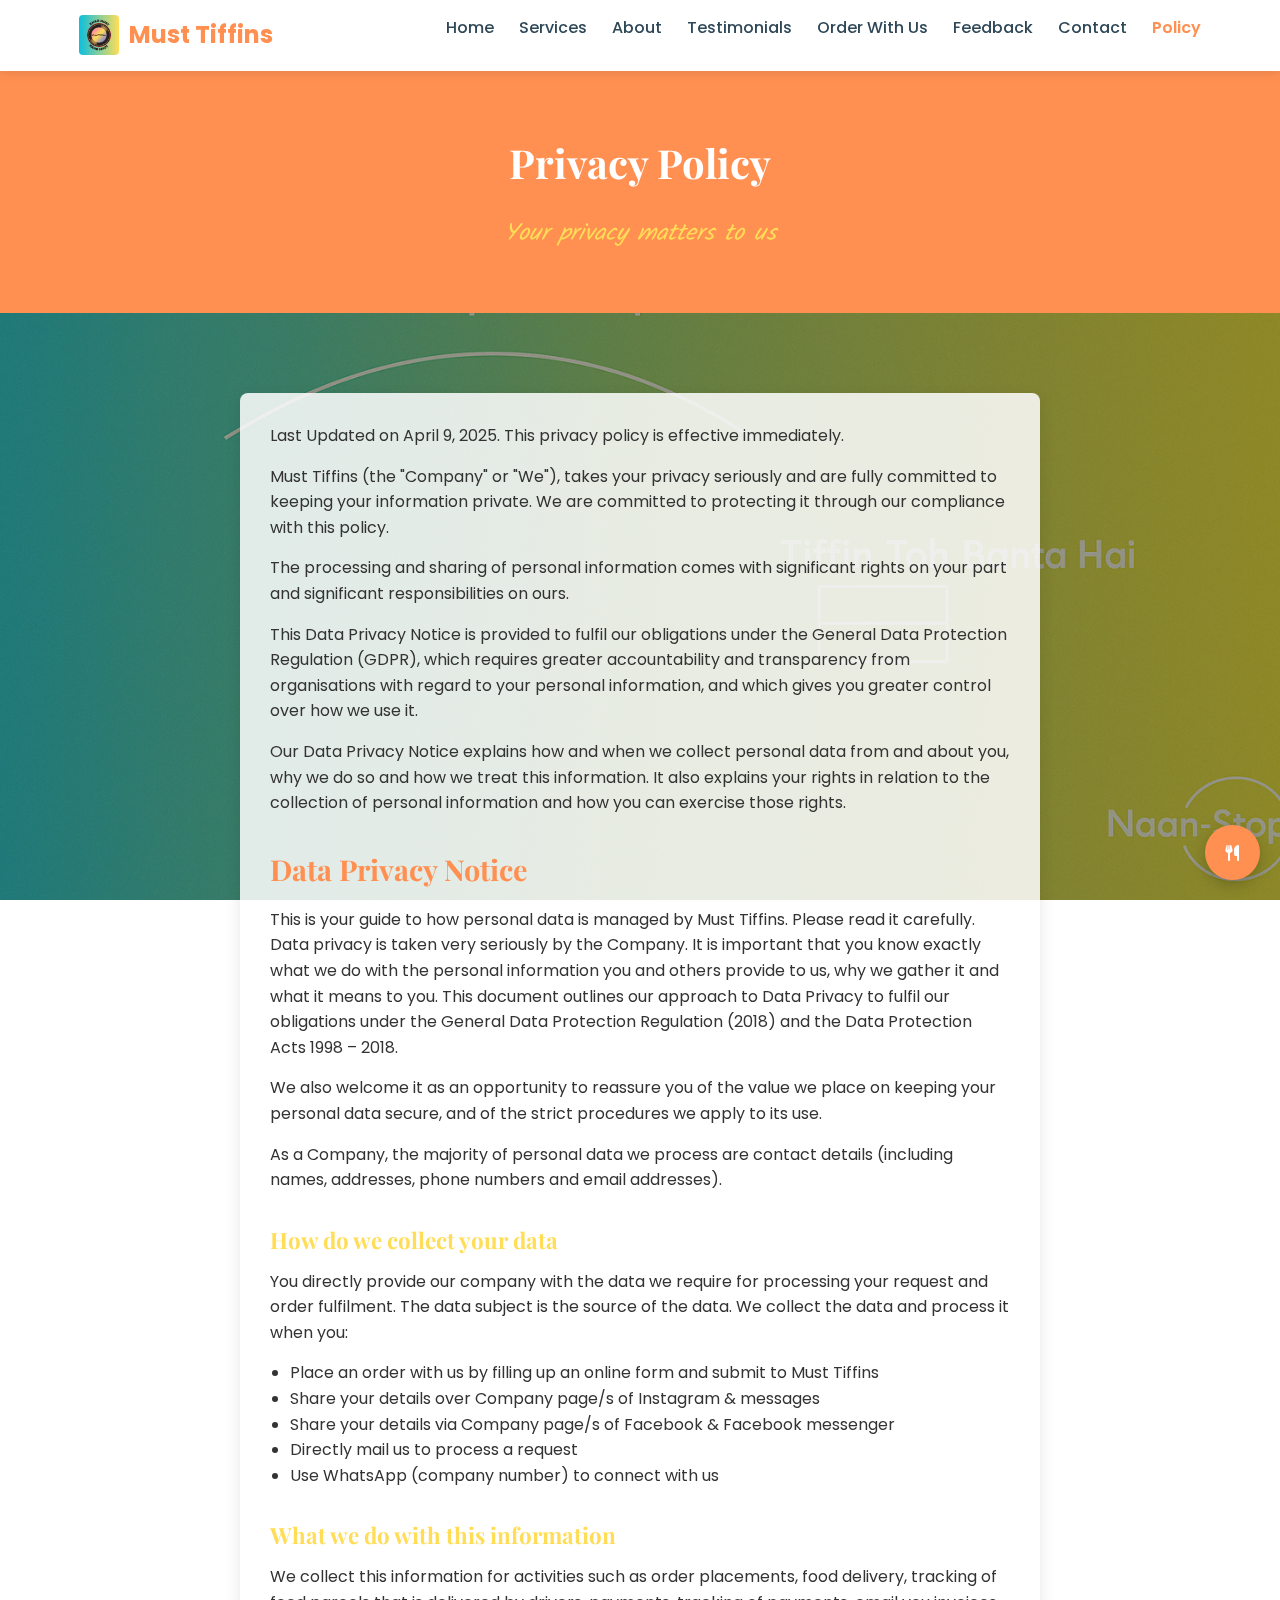
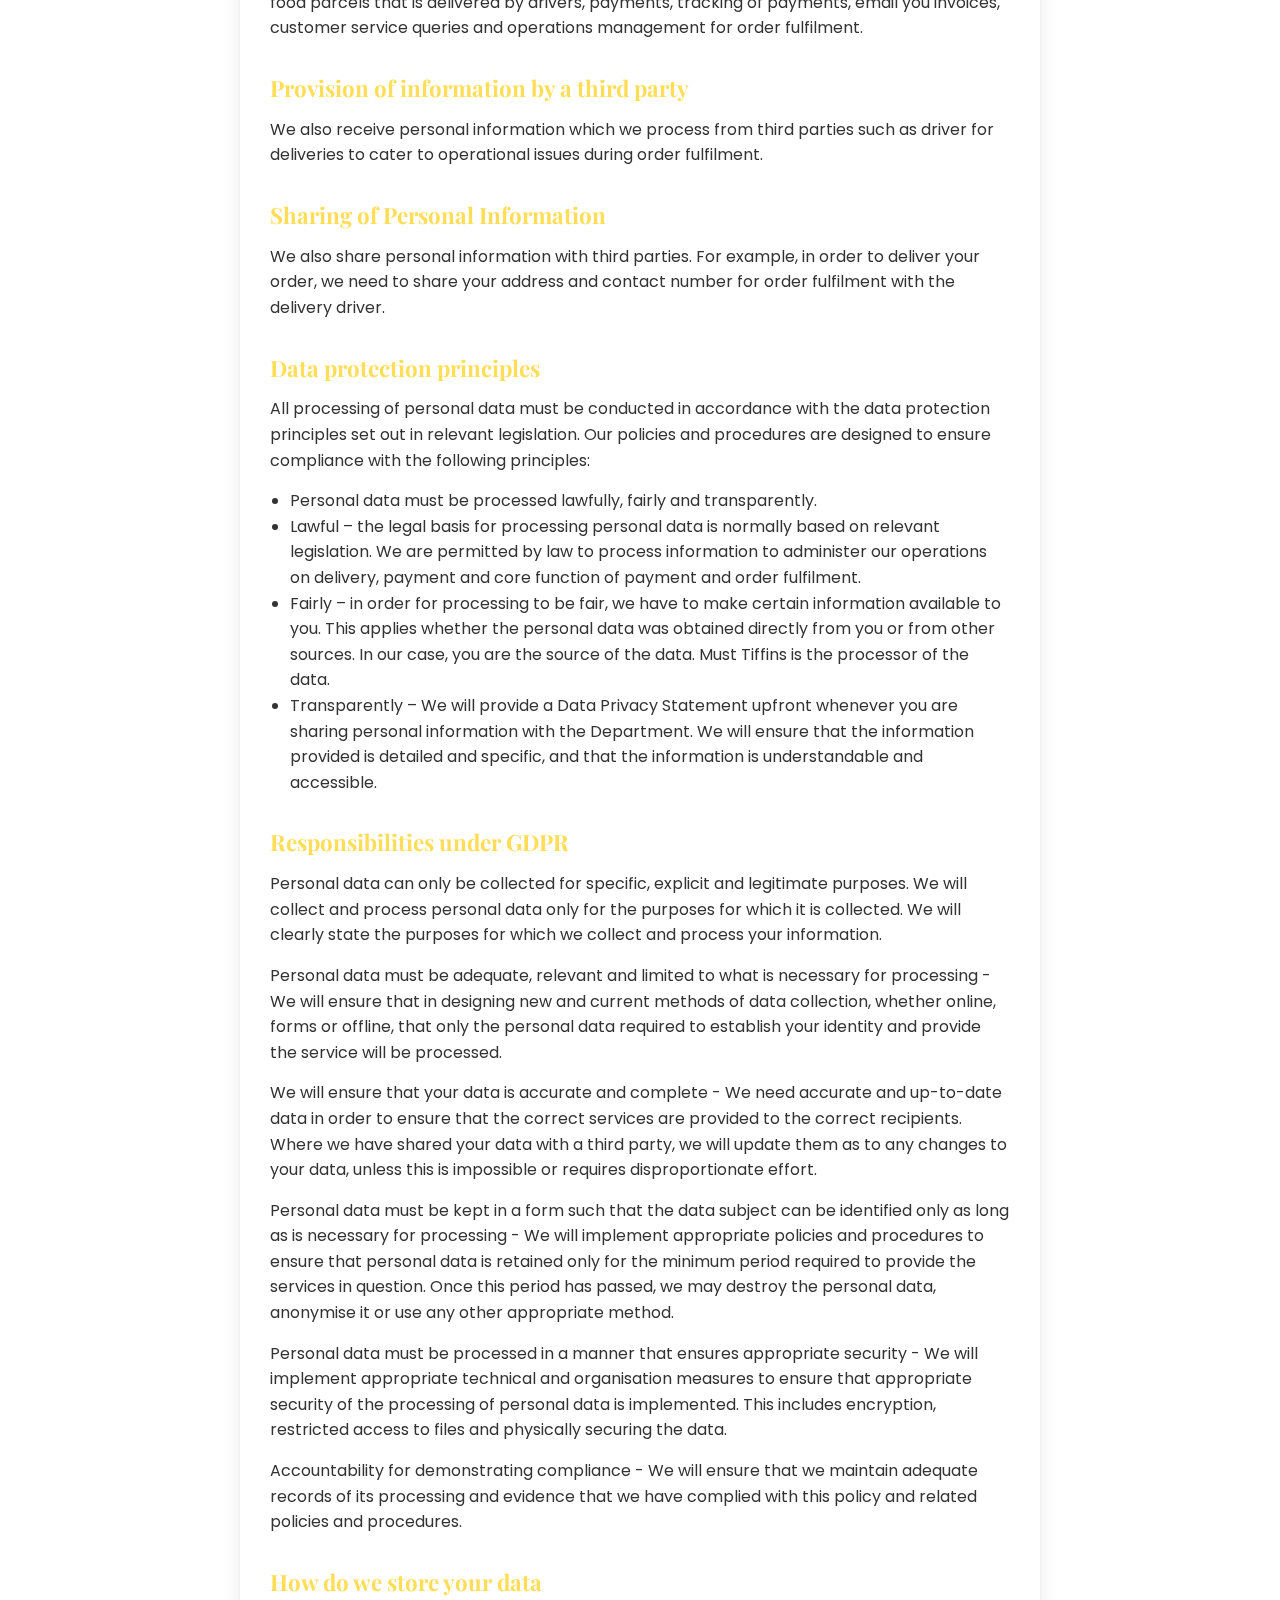
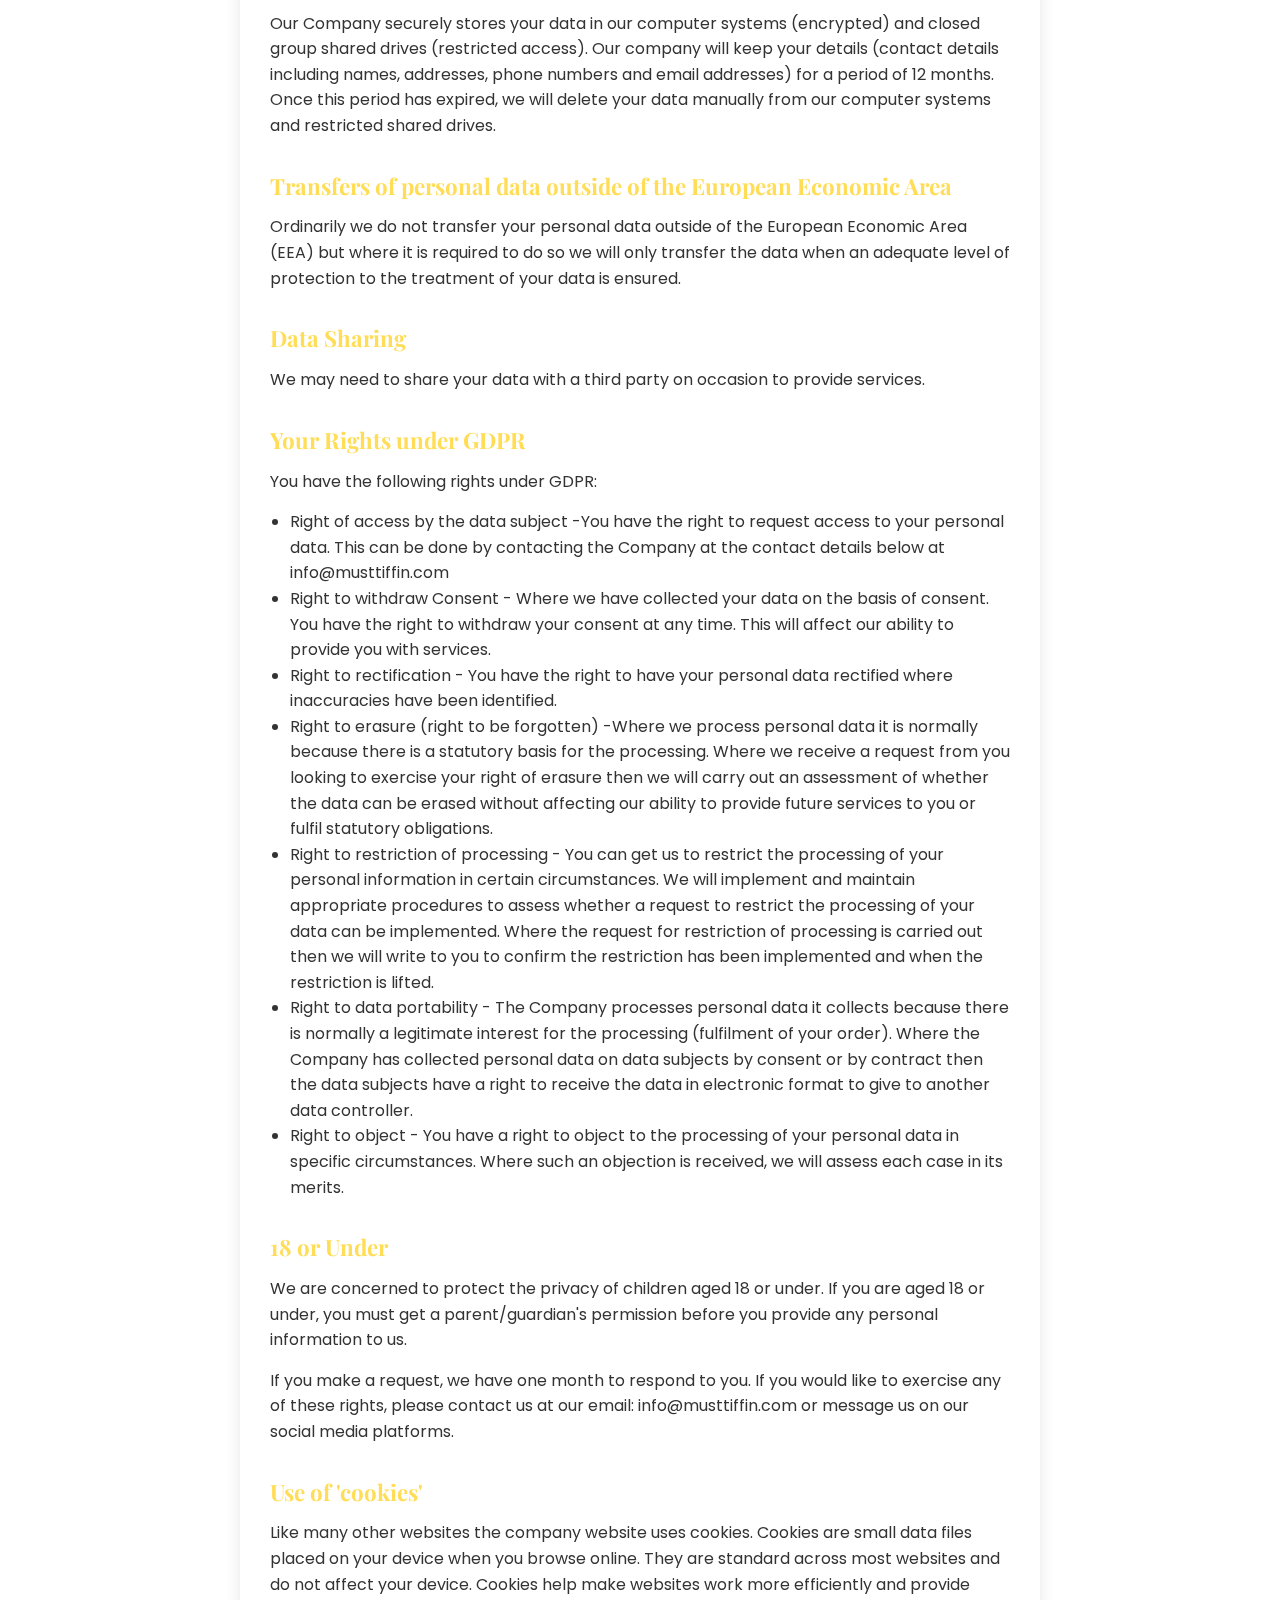
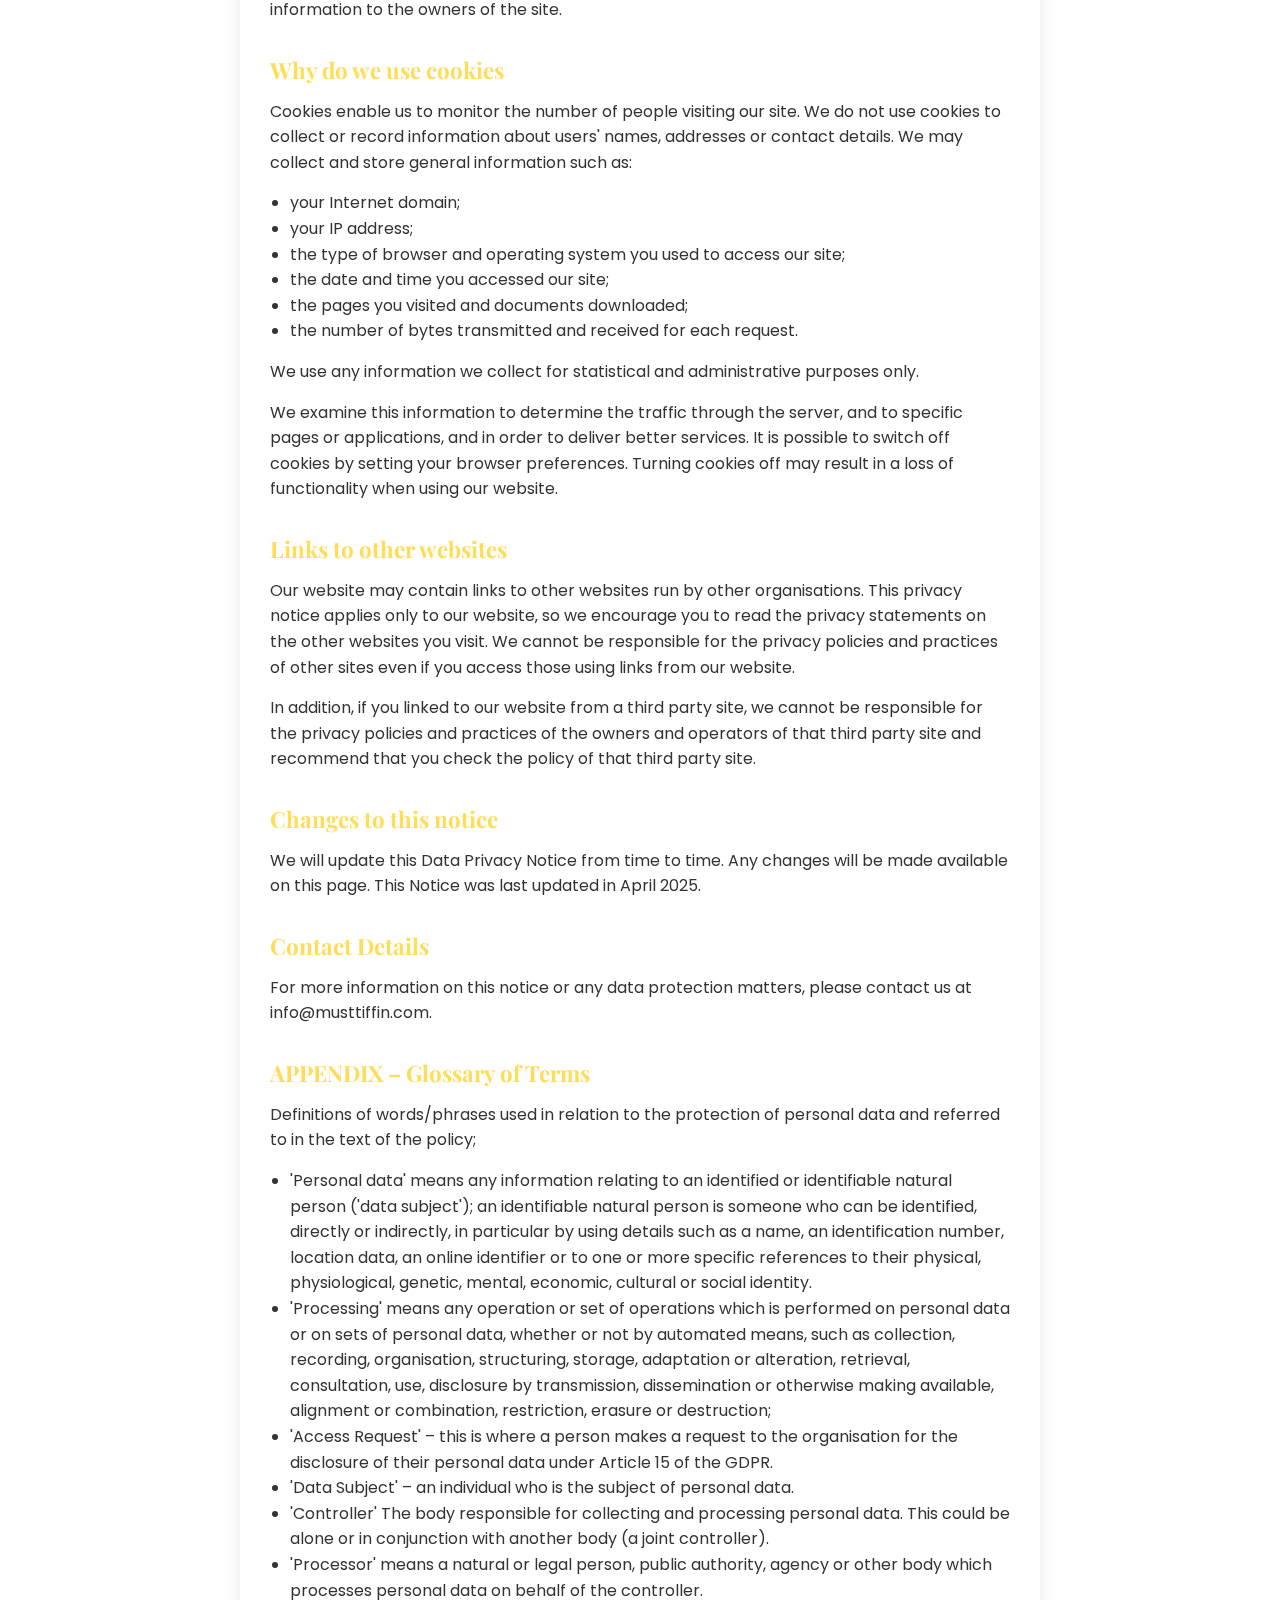
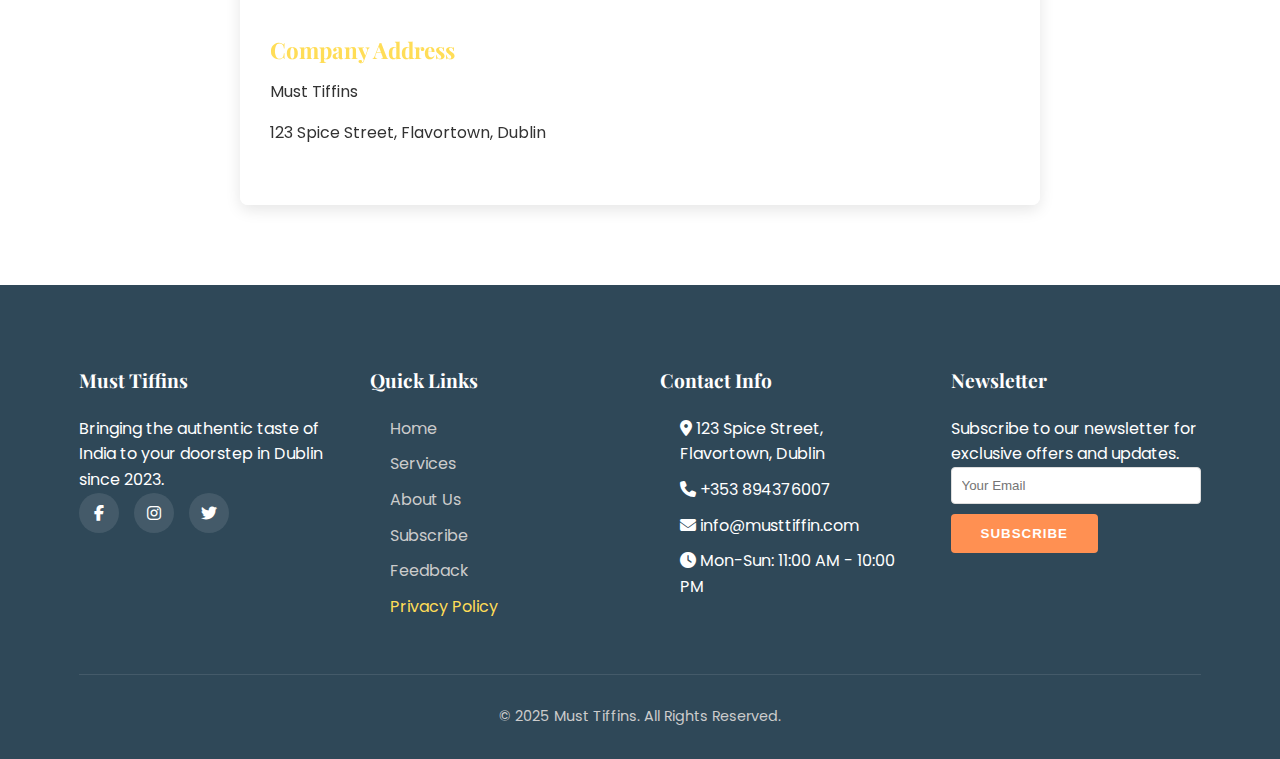
==== commit da1d1f8a: "updated policy page" ====
--- a/policy.html
+++ b/policy.html
@@ -12,7 +12,7 @@
     <link href="https://fonts.googleapis.com/css2?family=Poppins:wght@300;400;500;600;700&family=Playfair+Display:wght@400;700&family=Kalam:wght@400;700&display=swap" rel="stylesheet">
     <!-- AOS Animation Library -->
     <link href="https://cdn.jsdelivr.net/npm/aos@2.3.4/dist/aos.css" rel="stylesheet">
-    <link rel="stylesheet" href="style.css">
+    <!-- Removed style.css reference to prevent overrides -->
     <style>
         :root {
             --primary-color: #FF9052; /* Warm Orange - for primary buttons, CTA */
@@ -26,8 +26,80 @@
             --warning-color: #FF9052; /* Warm Orange - using for warnings */
         }
         
+        * {
+            margin: 0;
+            padding: 0;
+            box-sizing: border-box;
+        }
+        
         body {
+            font-family: 'Poppins', sans-serif;
+            line-height: 1.6;
+            color: #333;
+            background-image: url('images/background1.png');
+            background-attachment: fixed;
+            background-size: cover;
+            background-position: center;
+            position: relative;
             overflow-x: hidden; /* Prevent horizontal scrolling on mobile */
+        }
+
+        /* Dark overlay for the entire page to tone down the background */
+        body::before {
+            content: '';
+            position: fixed;
+            top: 0;
+            left: 0;
+            width: 100%;
+            height: 100%;
+            background-color: rgba(0, 0, 0, 0.4); /* Dark overlay with 40% opacity */
+            z-index: -1; /* Place behind content */
+            pointer-events: none; /* Allow clicks to pass through */
+        }
+        
+        h1, h2, h3, h4 {
+            font-family: 'Playfair Display', serif;
+            color: var(--dark-color);
+        }
+        
+        /* Container for all sections */
+        .container {
+            width: 90%;
+            max-width: 1200px;
+            margin: 0 auto;
+            padding: 0 15px;
+        }
+        
+        .highlight-text {
+            font-family: 'Kalam', cursive;
+            color: var(--primary-color);
+            font-size: 1.1em;
+        }
+        
+        /* Header styles */
+        header {
+            background-color: #fff;
+            box-shadow: 0 2px 10px rgba(0, 0, 0, 0.1);
+            position: sticky;
+            top: 0;
+            z-index: 100;
+            width: 100%;
+        }
+        
+        .navbar {
+            display: flex;
+            justify-content: space-between;
+            align-items: center;
+            padding: 15px 0;
+        }
+        
+        .logo {
+            font-size: 24px;
+            font-weight: 700;
+            color: var(--primary-color);
+            text-decoration: none;
+            display: flex;
+            align-items: center;
         }
         
         .logo-image {
@@ -38,10 +110,45 @@
             object-fit: cover;
         }
         
+        .nav-links {
+            display: flex;
+            gap: 25px;
+            list-style: none;
+        }
+        
+        .nav-links a {
+            color: var(--dark-color);
+            text-decoration: none;
+            font-weight: 500;
+            transition: color 0.3s;
+        }
+        
+        .nav-links a:hover {
+            color: var(--primary-color);
+        }
+        
+        .nav-links a.active {
+            color: var(--primary-color);
+            font-weight: 600;
+        }
+        
+        .mobile-menu-btn {
+            display: none;
+            background: none;
+            border: none;
+            font-size: 24px;
+            color: var(--dark-color);
+            cursor: pointer;
+        }
+        
+        .section {
+            padding: 80px 0;
+        }
+        
         .policy-container {
             max-width: 800px;
             margin: 0 auto;
-            background-color: white;
+            background-color: rgba(255, 255, 255, 0.85); /* Semi-transparent background */
             padding: 30px;
             border-radius: 8px;
             box-shadow: 0 5px 15px rgba(0, 0, 0, 0.1);
@@ -217,6 +324,139 @@
                 -webkit-text-size-adjust: 100%;
             }
         }
+
+        /* Button Styles */
+        .btn {
+            display: inline-block;
+            padding: 12px 30px;
+            background-color: var(--primary-color);
+            color: white;
+            text-decoration: none;
+            border-radius: 4px;
+            font-weight: 600;
+            text-transform: uppercase;
+            letter-spacing: 1px;
+            transition: all 0.3s ease;
+            border: none;
+            cursor: pointer;
+            -webkit-tap-highlight-color: transparent; /* Remove tap highlight on mobile */
+            touch-action: manipulation; /* Optimization for touch */
+        }
+
+        .btn:hover {
+            background-color: #e63946;
+            transform: translateY(-3px);
+            box-shadow: 0 5px 15px rgba(0, 0, 0, 0.1);
+        }
+
+        .btn:active {
+            transform: translateY(0);
+        }
+
+        /* Footer Styles */
+        footer {
+            background-color: var(--dark-color);
+            color: white;
+            padding: 60px 0 30px;
+        }
+
+        .footer-content {
+            display: grid;
+            grid-template-columns: repeat(auto-fit, minmax(200px, 1fr));
+            gap: 40px;
+            margin-bottom: 40px;
+        }
+
+        .footer-column h3 {
+            color: white;
+            margin-bottom: 20px;
+            font-size: 1.2rem;
+        }
+
+        .footer-links {
+            list-style: none;
+        }
+
+        .footer-links li {
+            margin-bottom: 10px;
+        }
+
+        .footer-links a {
+            color: #ccc;
+            text-decoration: none;
+            transition: color 0.3s;
+        }
+
+        .footer-links a:hover {
+            color: var(--accent-color);
+        }
+
+        .footer-links a.active {
+            color: var(--accent-color);
+        }
+
+        .social-links {
+            display: flex;
+            gap: 15px;
+        }
+
+        .social-links a {
+            display: flex;
+            align-items: center;
+            justify-content: center;
+            width: 40px;
+            height: 40px;
+            background-color: rgba(255, 255, 255, 0.1);
+            border-radius: 50%;
+            color: white;
+            text-decoration: none;
+            transition: background-color 0.3s;
+        }
+
+        .social-links a:hover {
+            background-color: var(--accent-color);
+        }
+
+        .copyright {
+            text-align: center;
+            padding-top: 30px;
+            border-top: 1px solid rgba(255, 255, 255, 0.1);
+            font-size: 0.9rem;
+            color: #ccc;
+        }
+
+        /* Floating Action Buttons */
+        .floating-actions {
+            position: fixed;
+            bottom: 20px; /* Reduced bottom margin for mobile */
+            right: 20px; /* Reduced right margin for mobile */
+            display: flex;
+            flex-direction: column;
+            gap: 15px;
+            z-index: 99;
+        }
+
+        .floating-btn {
+            display: flex;
+            align-items: center;
+            justify-content: center;
+            width: 55px; /* Slightly smaller on mobile */
+            height: 55px; /* Slightly smaller on mobile */
+            border-radius: 50%;
+            color: white;
+            text-decoration: none;
+            box-shadow: 0 5px 15px rgba(0, 0, 0, 0.2);
+            transition: transform 0.3s;
+            -webkit-tap-highlight-color: transparent; /* Remove tap highlight on mobile */
+        }
+
+        .floating-btn:hover {
+            transform: scale(1.1);
+        }
+
+        .order-btn {
+            background-color: var(--primary-color);
+        }
     </style>
 </head>
 <body>
@@ -228,16 +468,9 @@
                 <ul class="nav-links">
                     <li><a href="index.html">Home</a></li>
                     <li><a href="index.html#services">Services</a></li>
-                    <li class="nav-dropdown">
-                        <a href="#" class="nav-dropdown-toggle">Our Offerings <i class="fas fa-chevron-down"></i></a>
-                        <ul class="nav-dropdown-menu">
-                            <li><a href="tiffin-service.html">Tiffin Service</a></li>
-                            <li><a href="event-catering.html">Event Catering</a></li>
-                            <li><a href="corporate-catering.html">Corporate Catering</a></li>
-                        </ul>
-                    </li>
                     <li><a href="index.html#about">About</a></li>
                     <li><a href="index.html#testimonials">Testimonials</a></li>
+                    <li><a href="index.html#order">Order With Us</a></li>
                     <li><a href="index.html#feedback">Feedback</a></li>
                     <li><a href="index.html#contact">Contact</a></li>
                     <li><a href="policy.html" class="active">Policy</a></li>
@@ -494,6 +727,8 @@
     <script src="https://cdn.jsdelivr.net/npm/aos@2.3.4/dist/aos.js"></script>
     <!-- Settings File -->
     <script src="settings.js"></script>
+    <!-- Main JavaScript with audio functionality -->
+    <script src="main.js"></script>
     <!-- JavaScript -->
     <script>
         // Initialize AOS animation library
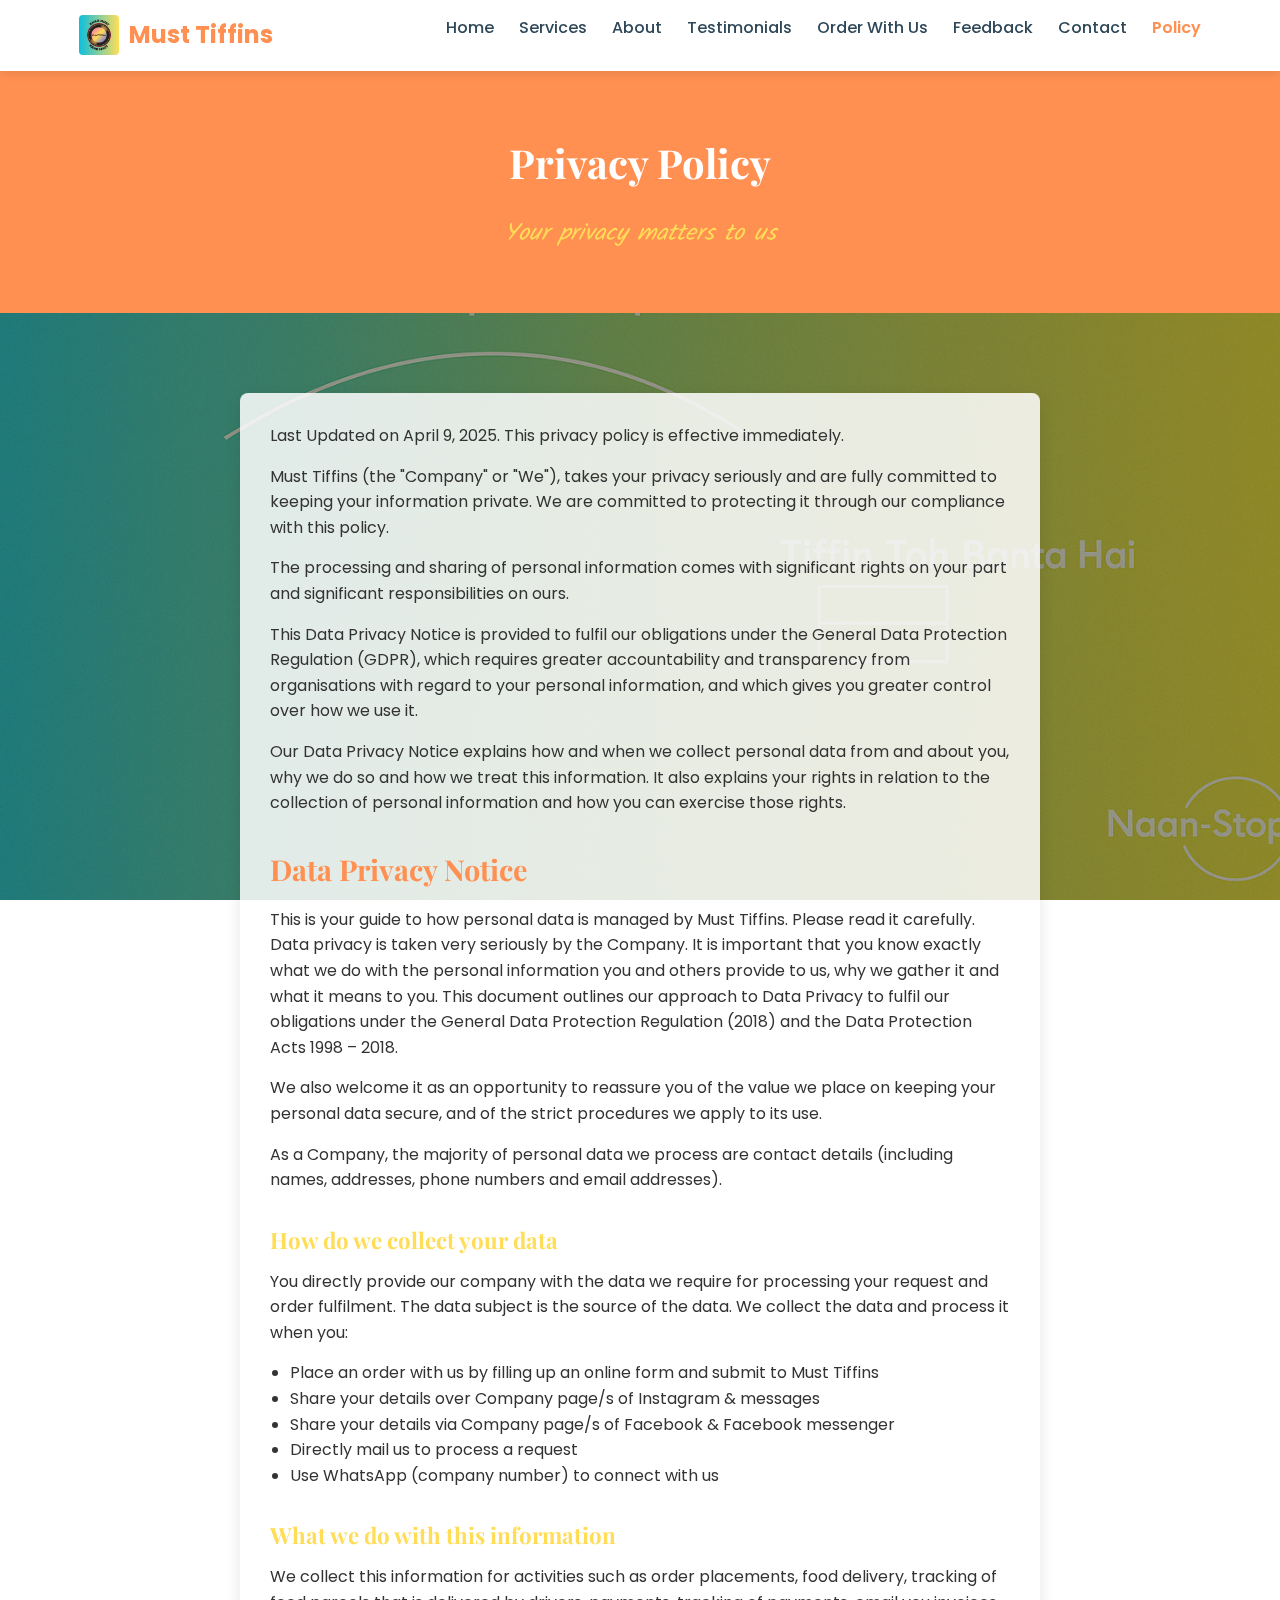
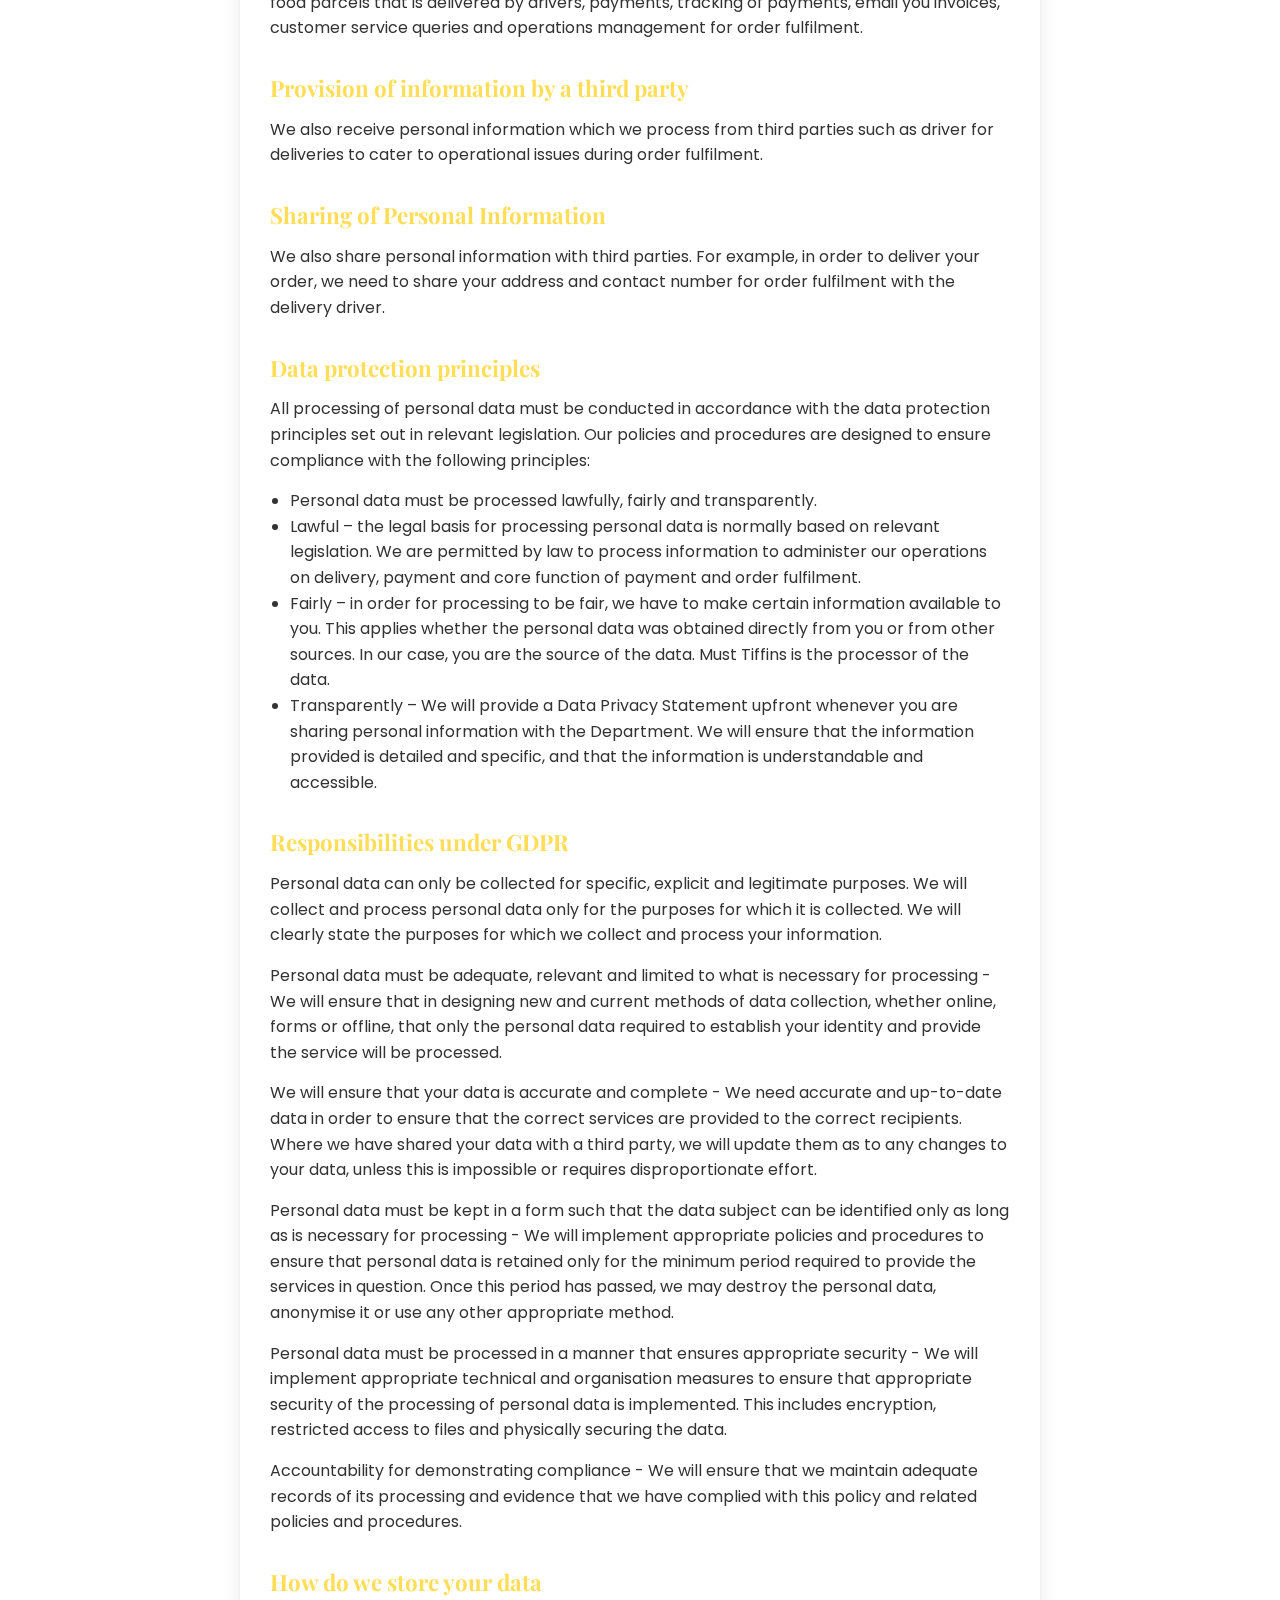
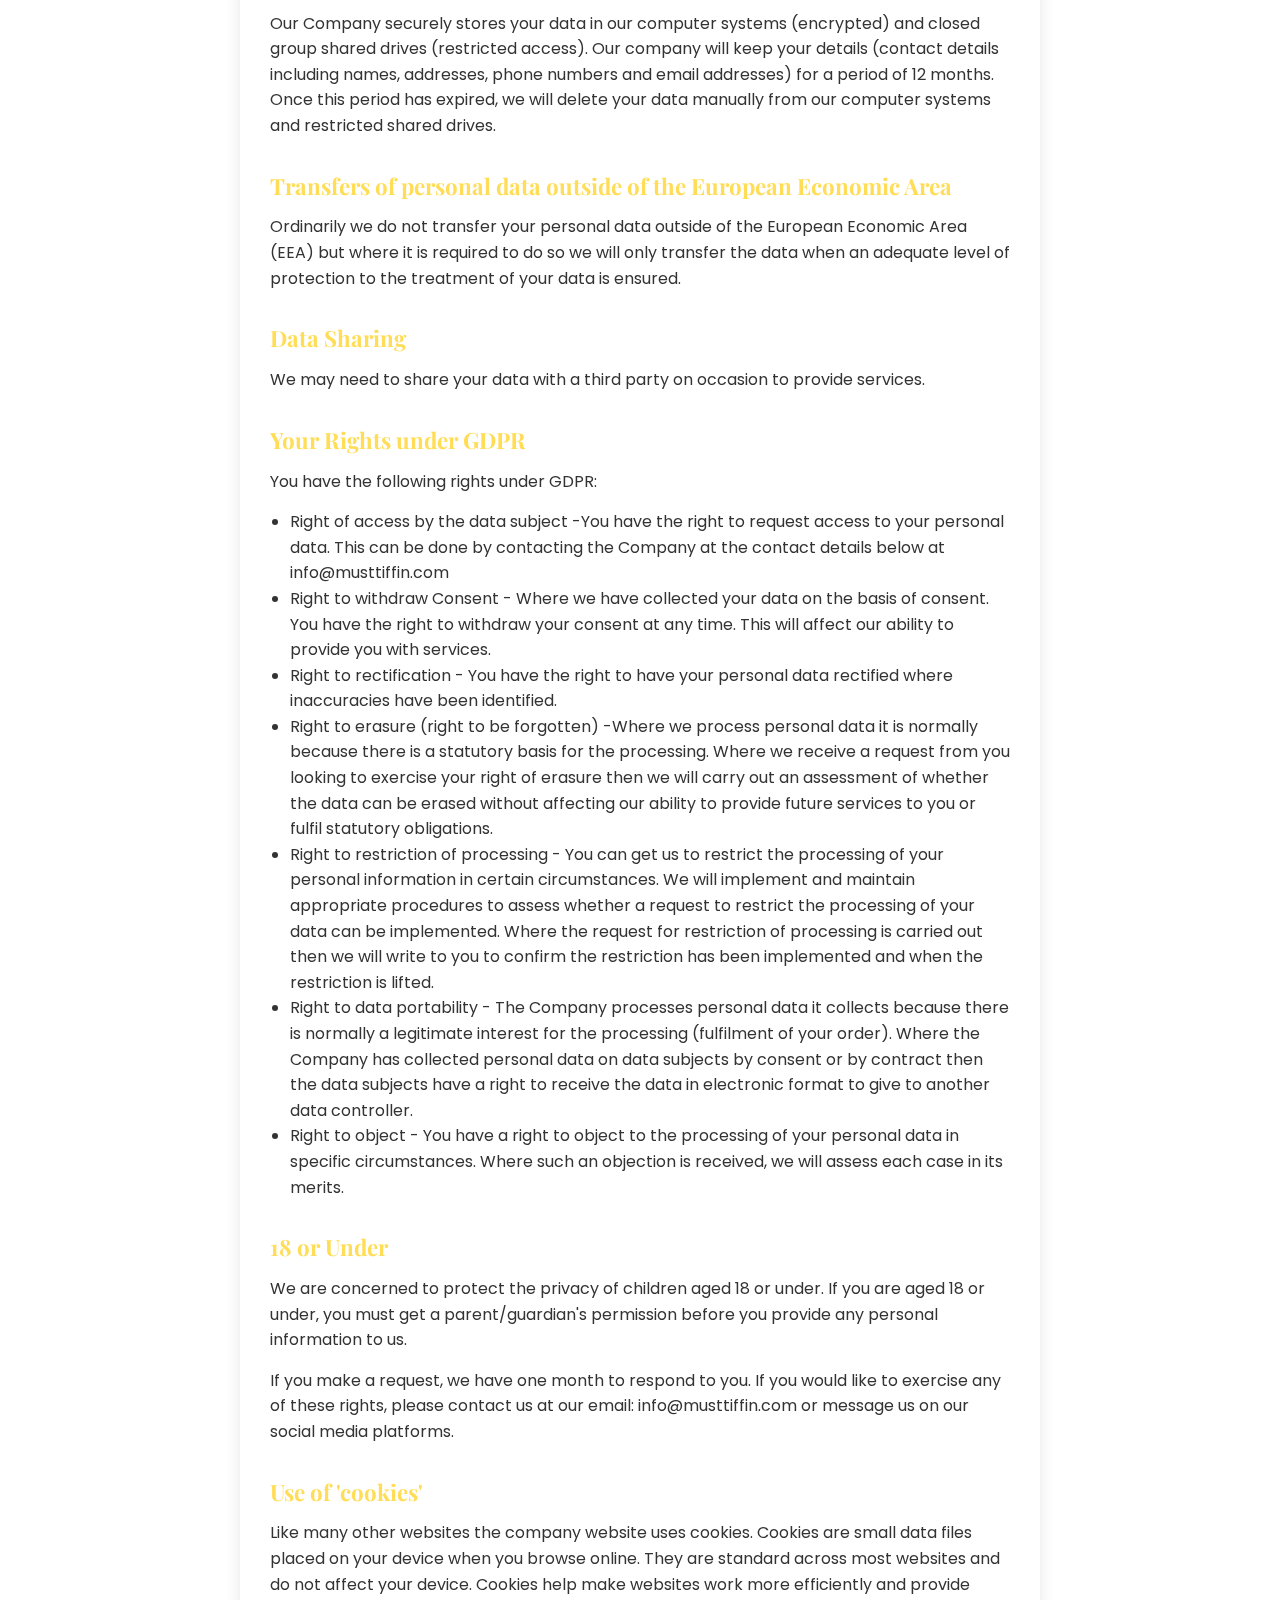
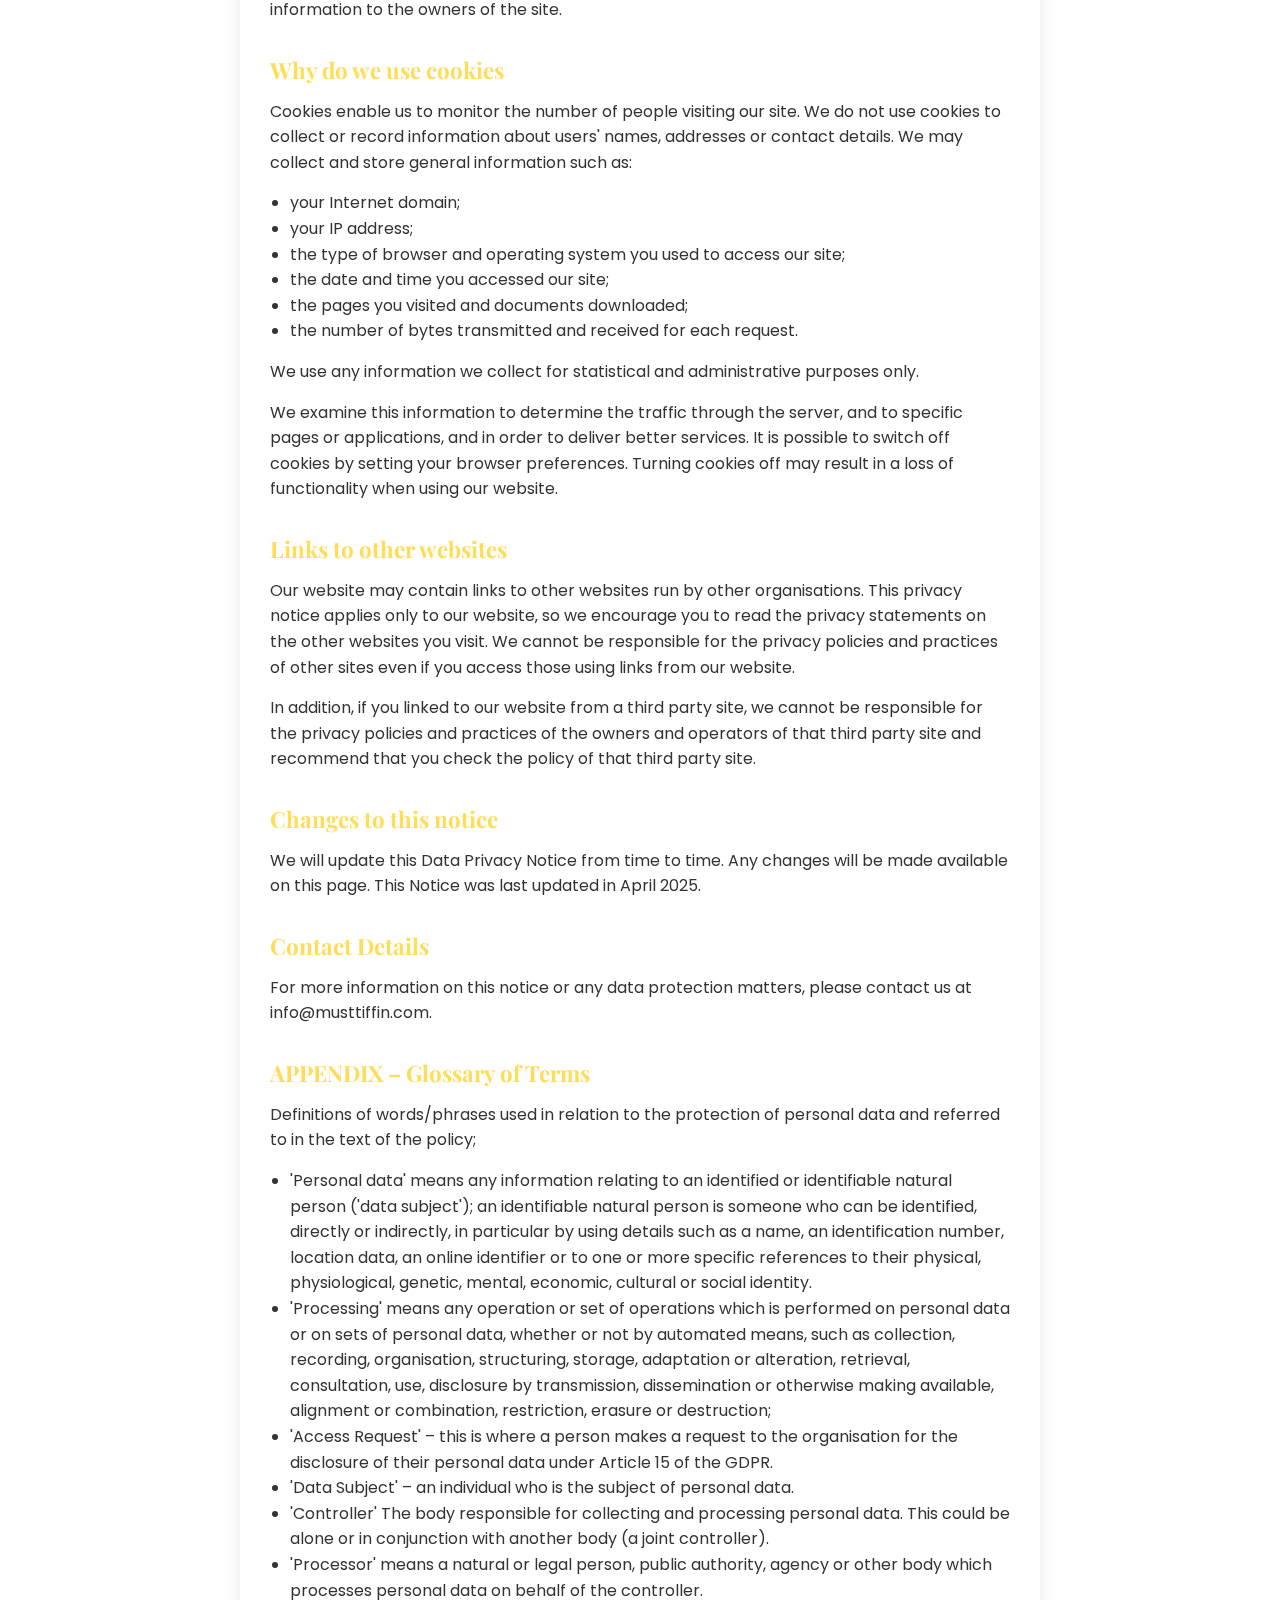
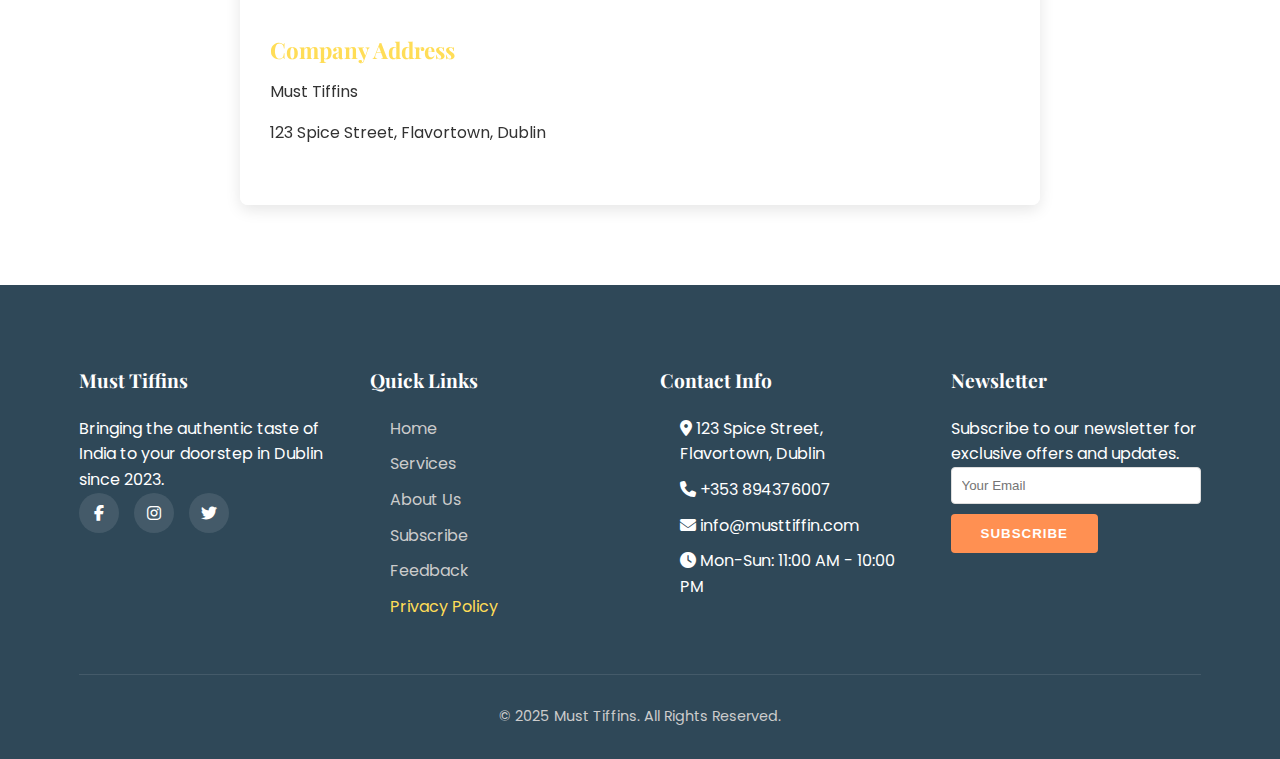
==== commit 036e9bc9: "removed floating order now" ====
--- a/policy.html
+++ b/policy.html
@@ -717,11 +717,11 @@
     </footer>
 
     <!-- Floating Action Buttons -->
-    <div class="floating-actions">
+    <!-- <div class="floating-actions">
         <a href="tiffin-service.html#order-form" class="floating-btn order-btn">
-            <i class="fas fa-utensils"></i>
+            <i class="fas fa-hamburger"></i>
         </a>
-    </div>
+    </div> -->
 
     <!-- AOS Animation Library -->
     <script src="https://cdn.jsdelivr.net/npm/aos@2.3.4/dist/aos.js"></script>
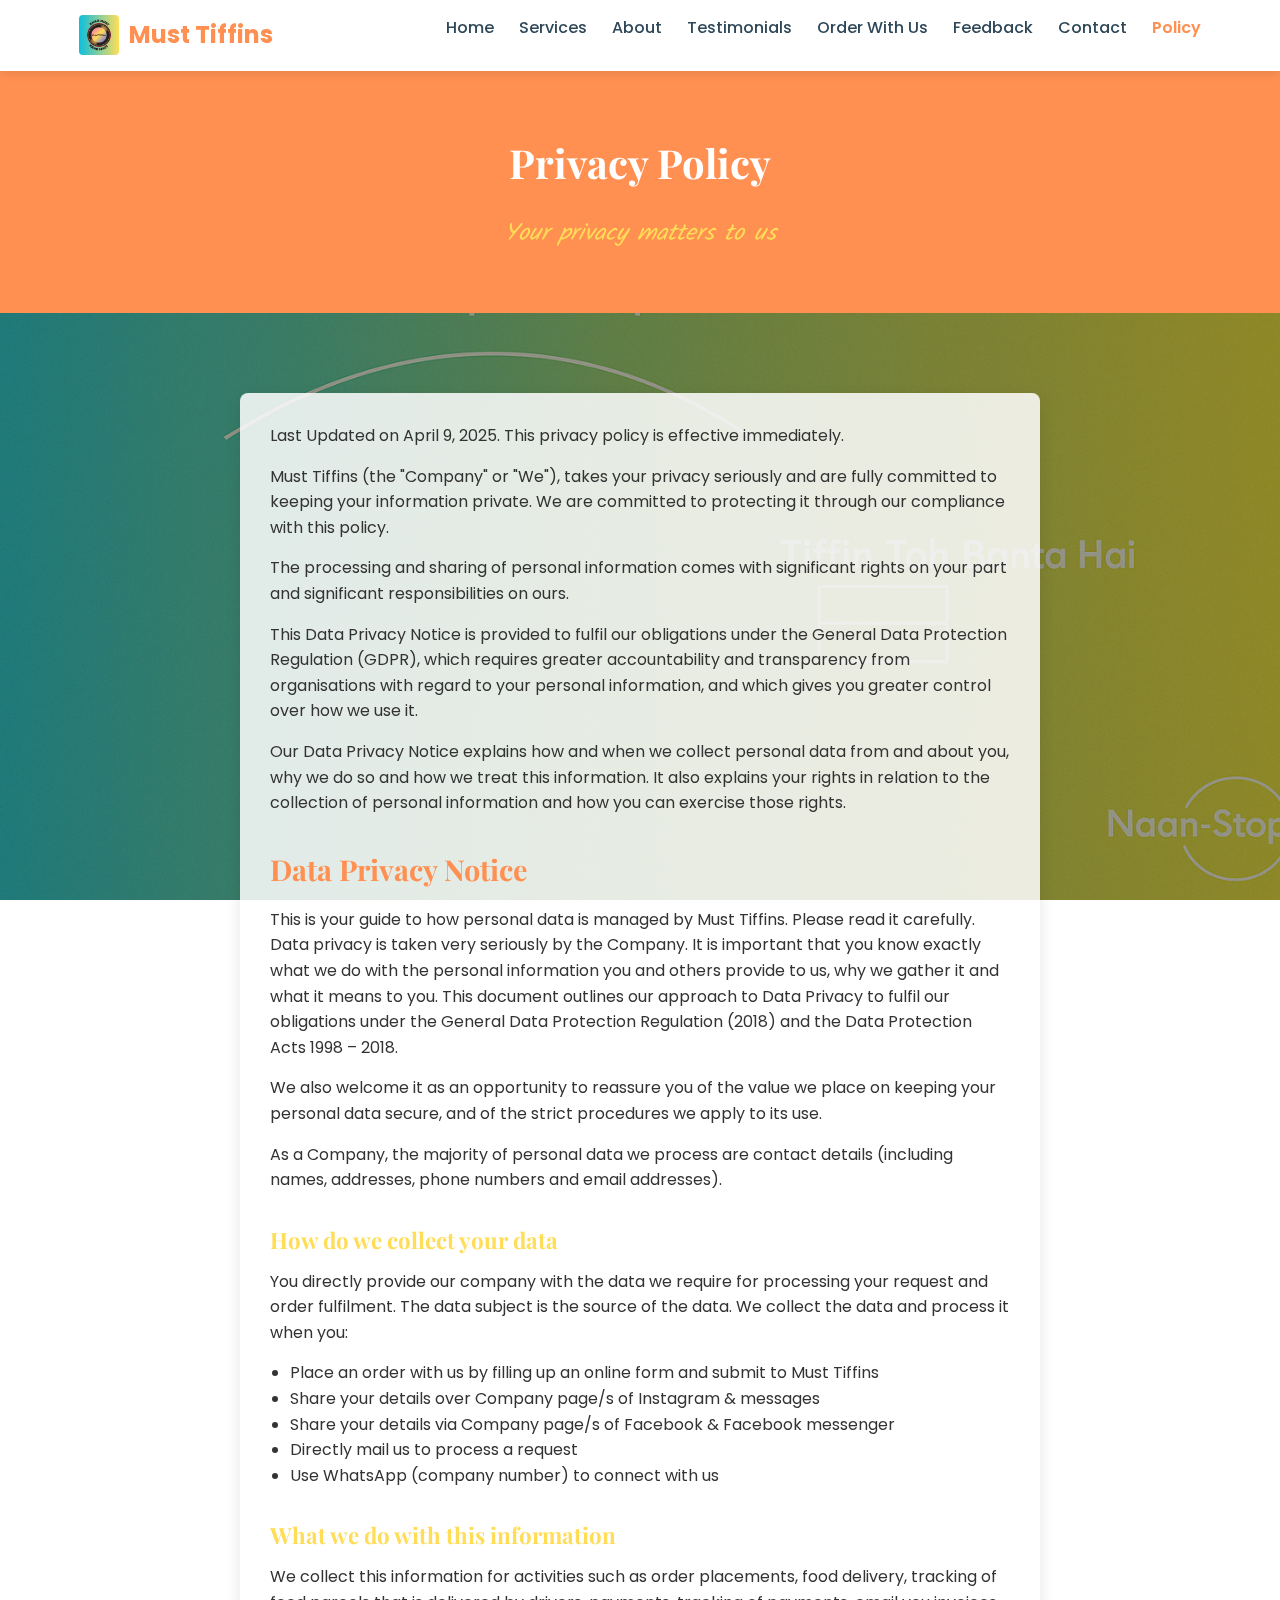
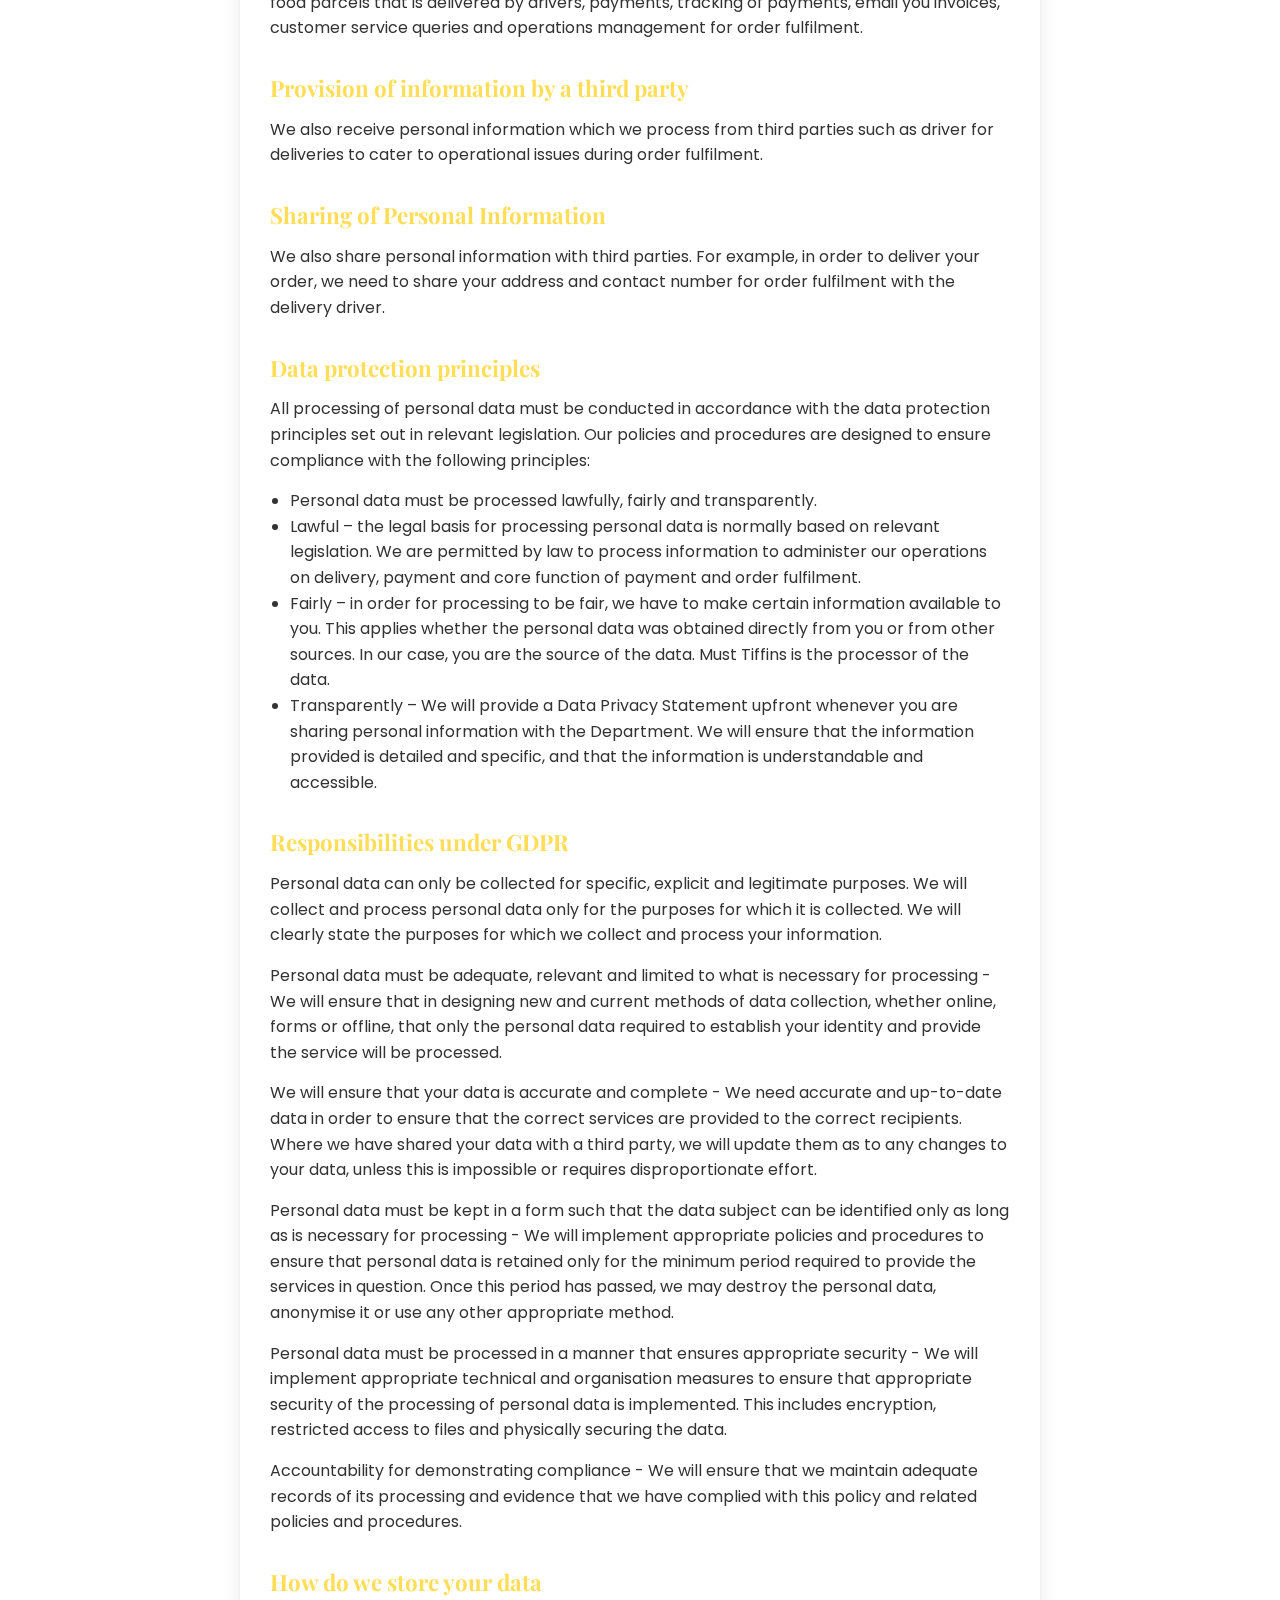
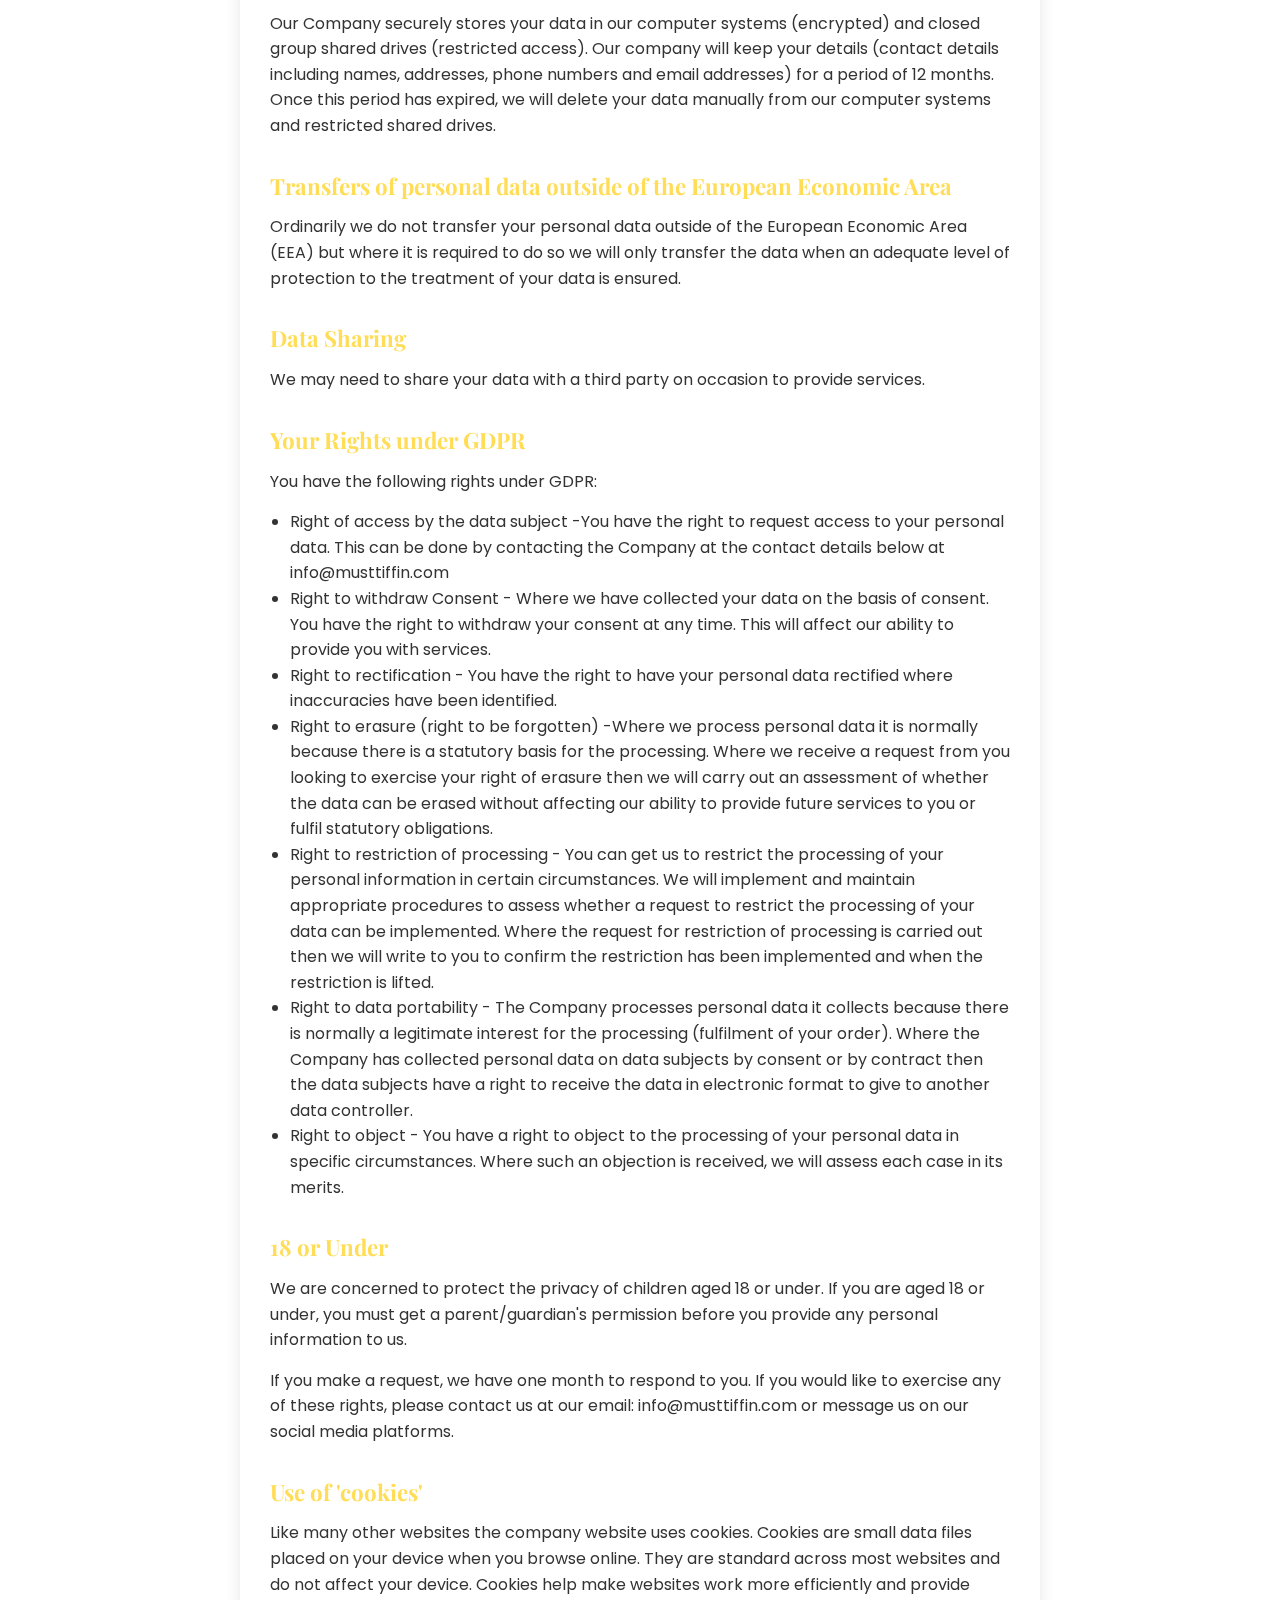
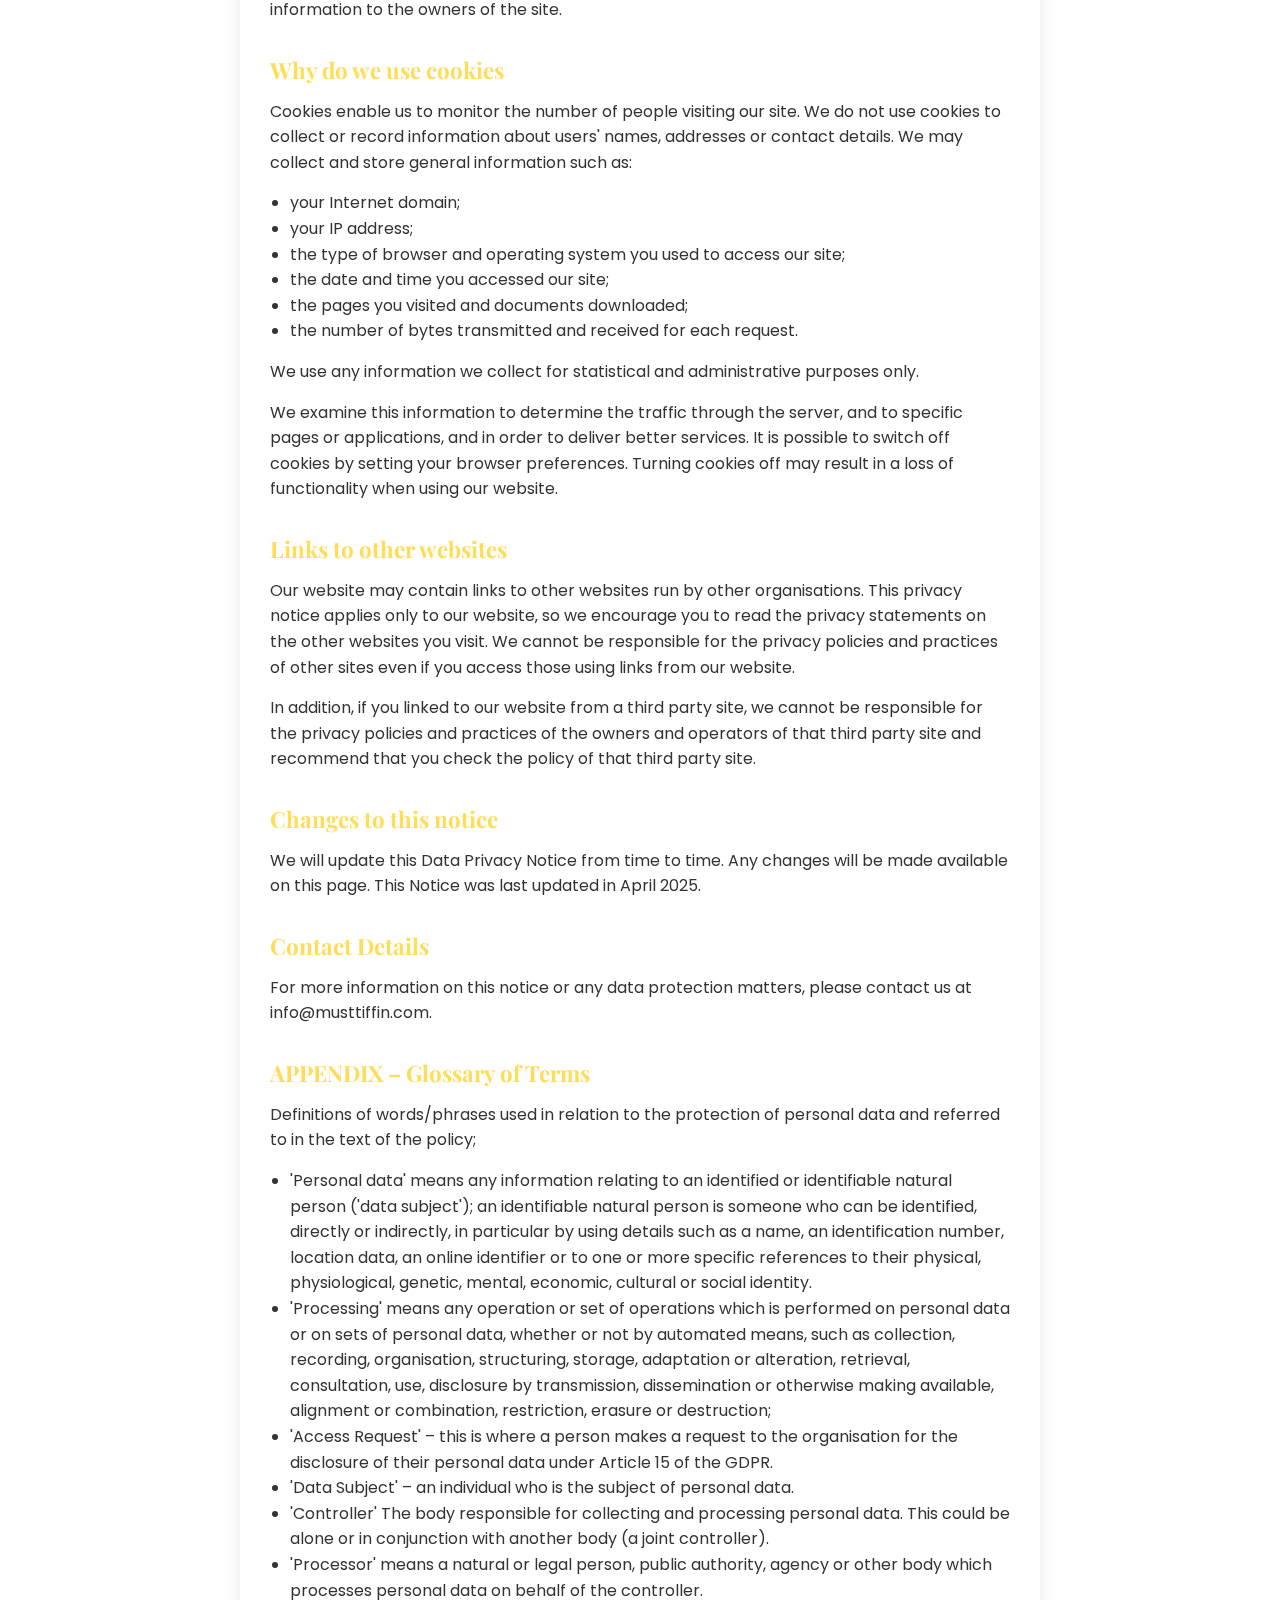
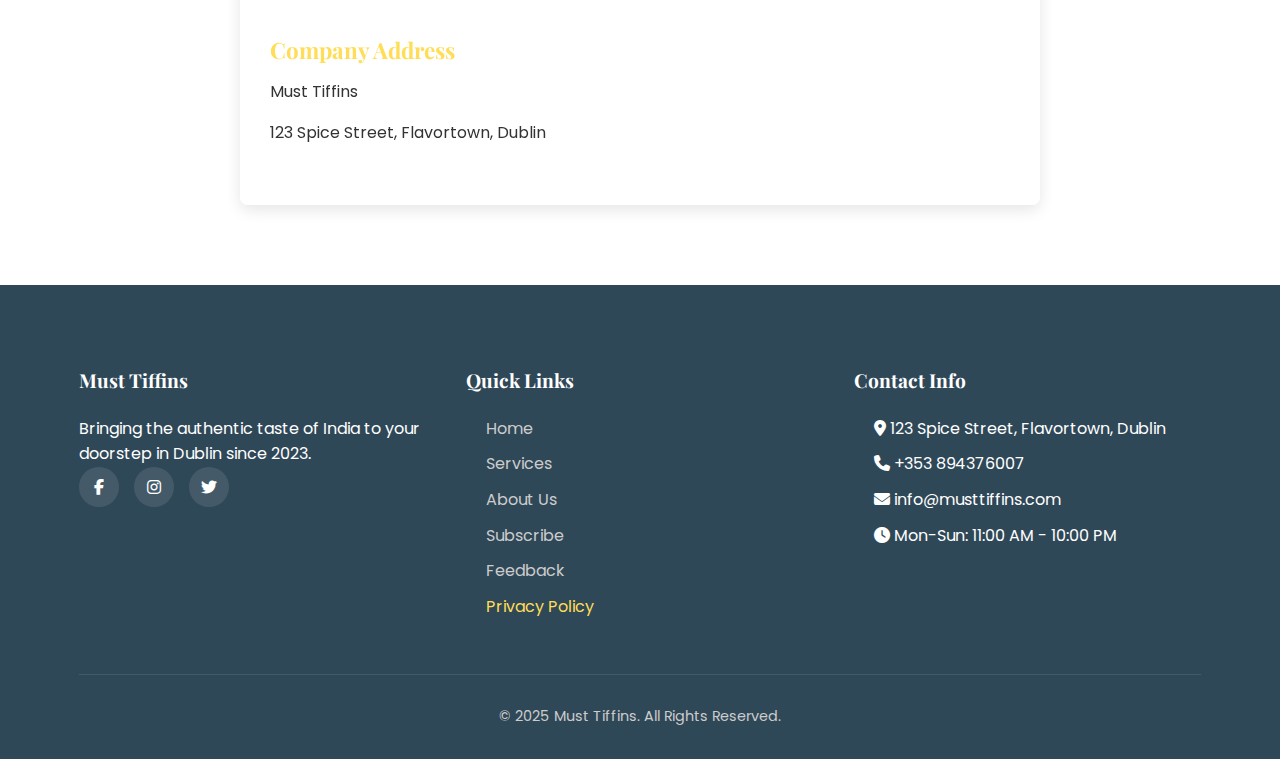
==== commit 77ffee2d: "updated newletter" ====
--- a/policy.html
+++ b/policy.html
@@ -695,19 +695,6 @@
                         <li><i class="fas fa-clock"></i> <span id="hoursText">Mon-Sun: 11:00 AM - 10:00 PM</span></li>
                     </ul>
                 </div>
-
-                <div class="footer-column">
-                    <h3>Newsletter</h3>
-                    <p>Subscribe to our newsletter for exclusive offers and updates.</p>
-                    <form action="#" method="POST" id="footerNewsletterForm">
-                        <div class="form-group">
-                            <input type="email" placeholder="Your Email" style="width: 100%; padding: 10px; margin-bottom: 10px; border: 1px solid #ddd; border-radius: 4px;" required>
-                        </div>
-                        <div class="form-group">
-                            <button type="submit" class="btn">Subscribe</button>
-                        </div>
-                    </form>
-                </div>
             </div>
 
             <div class="copyright">
